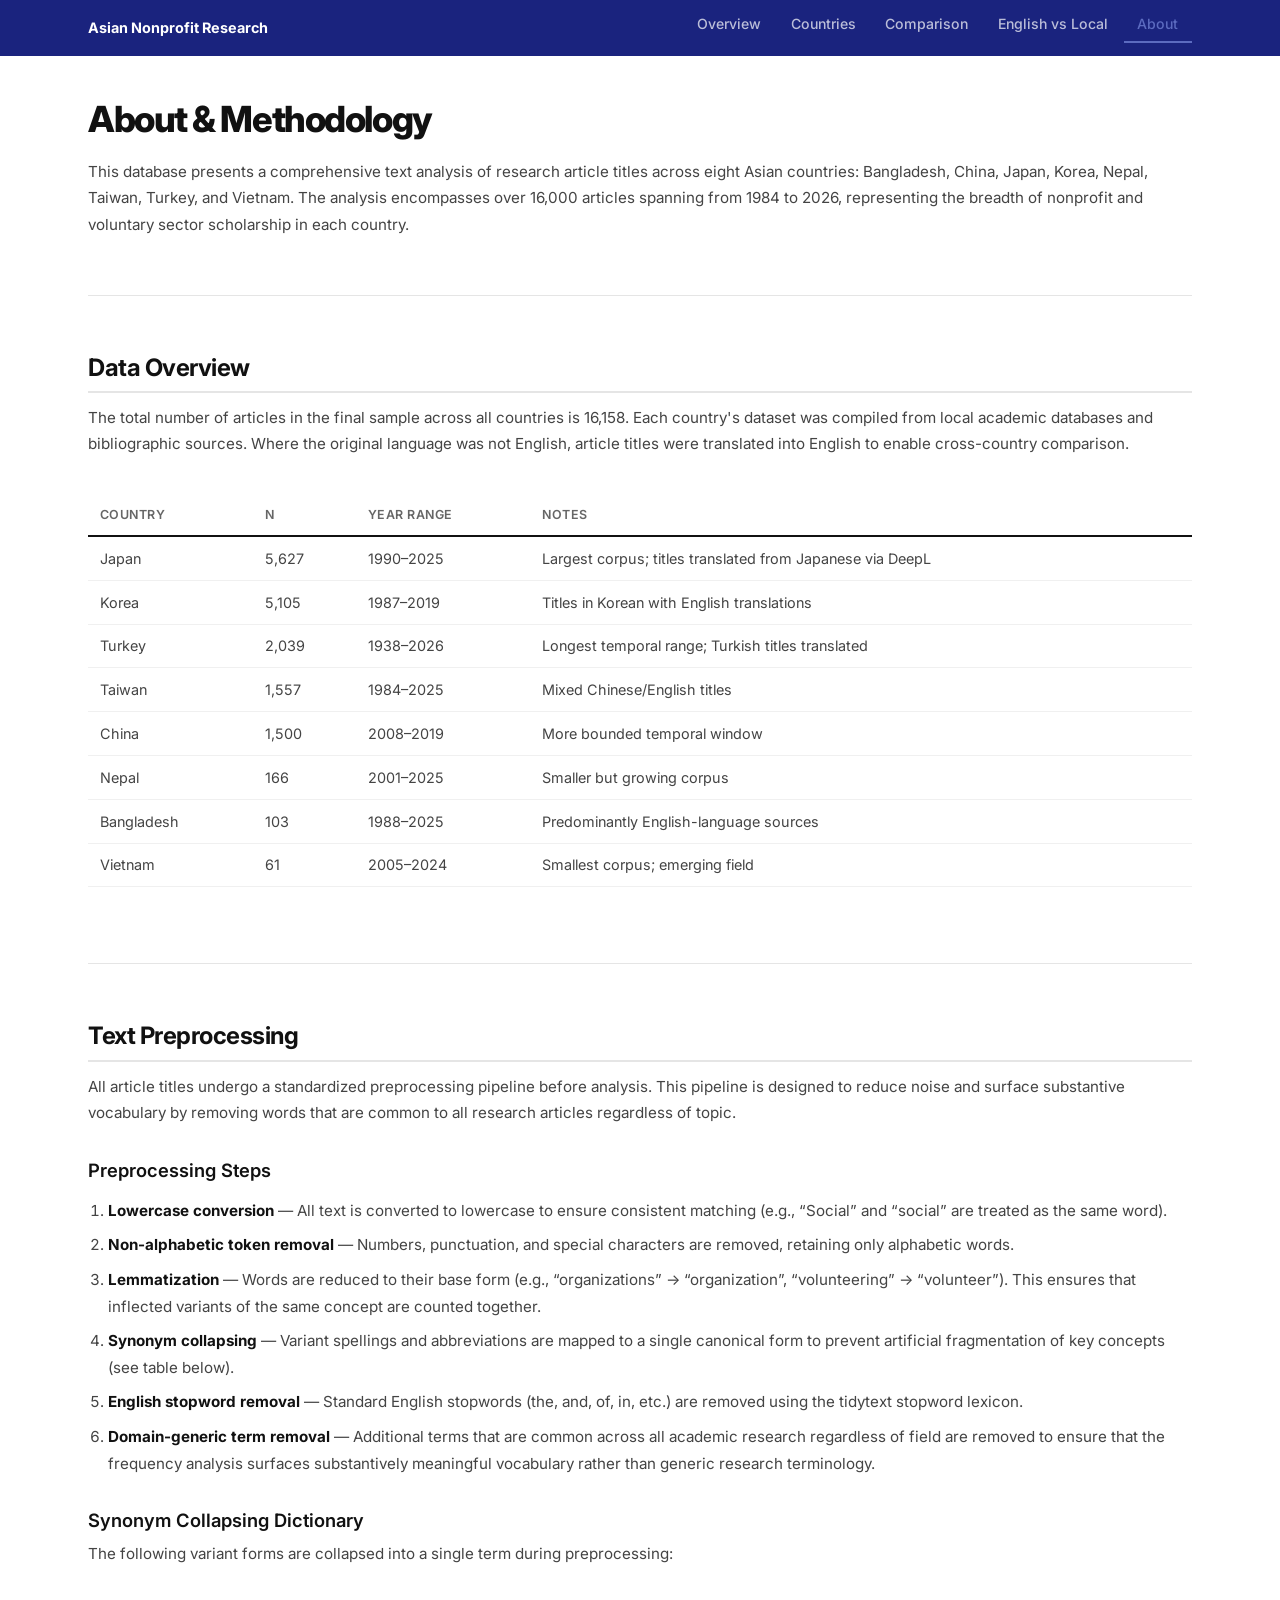
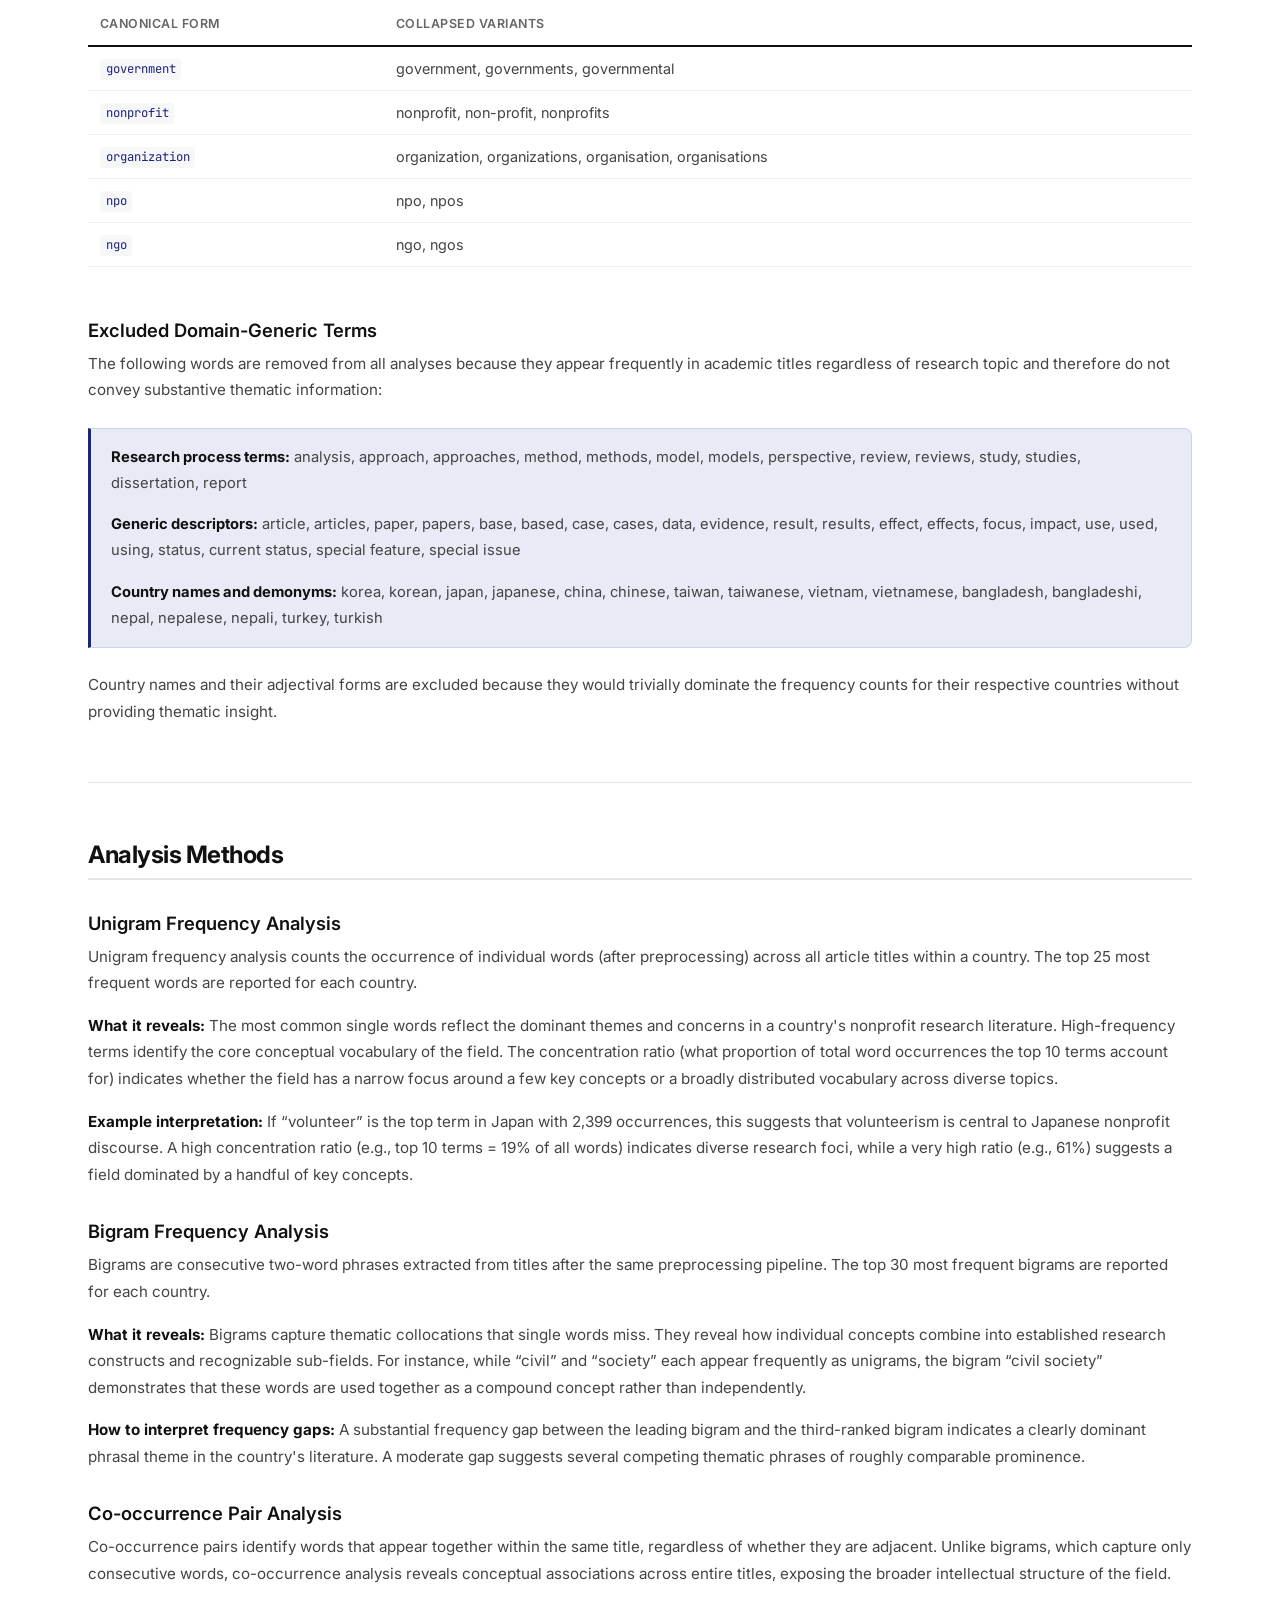
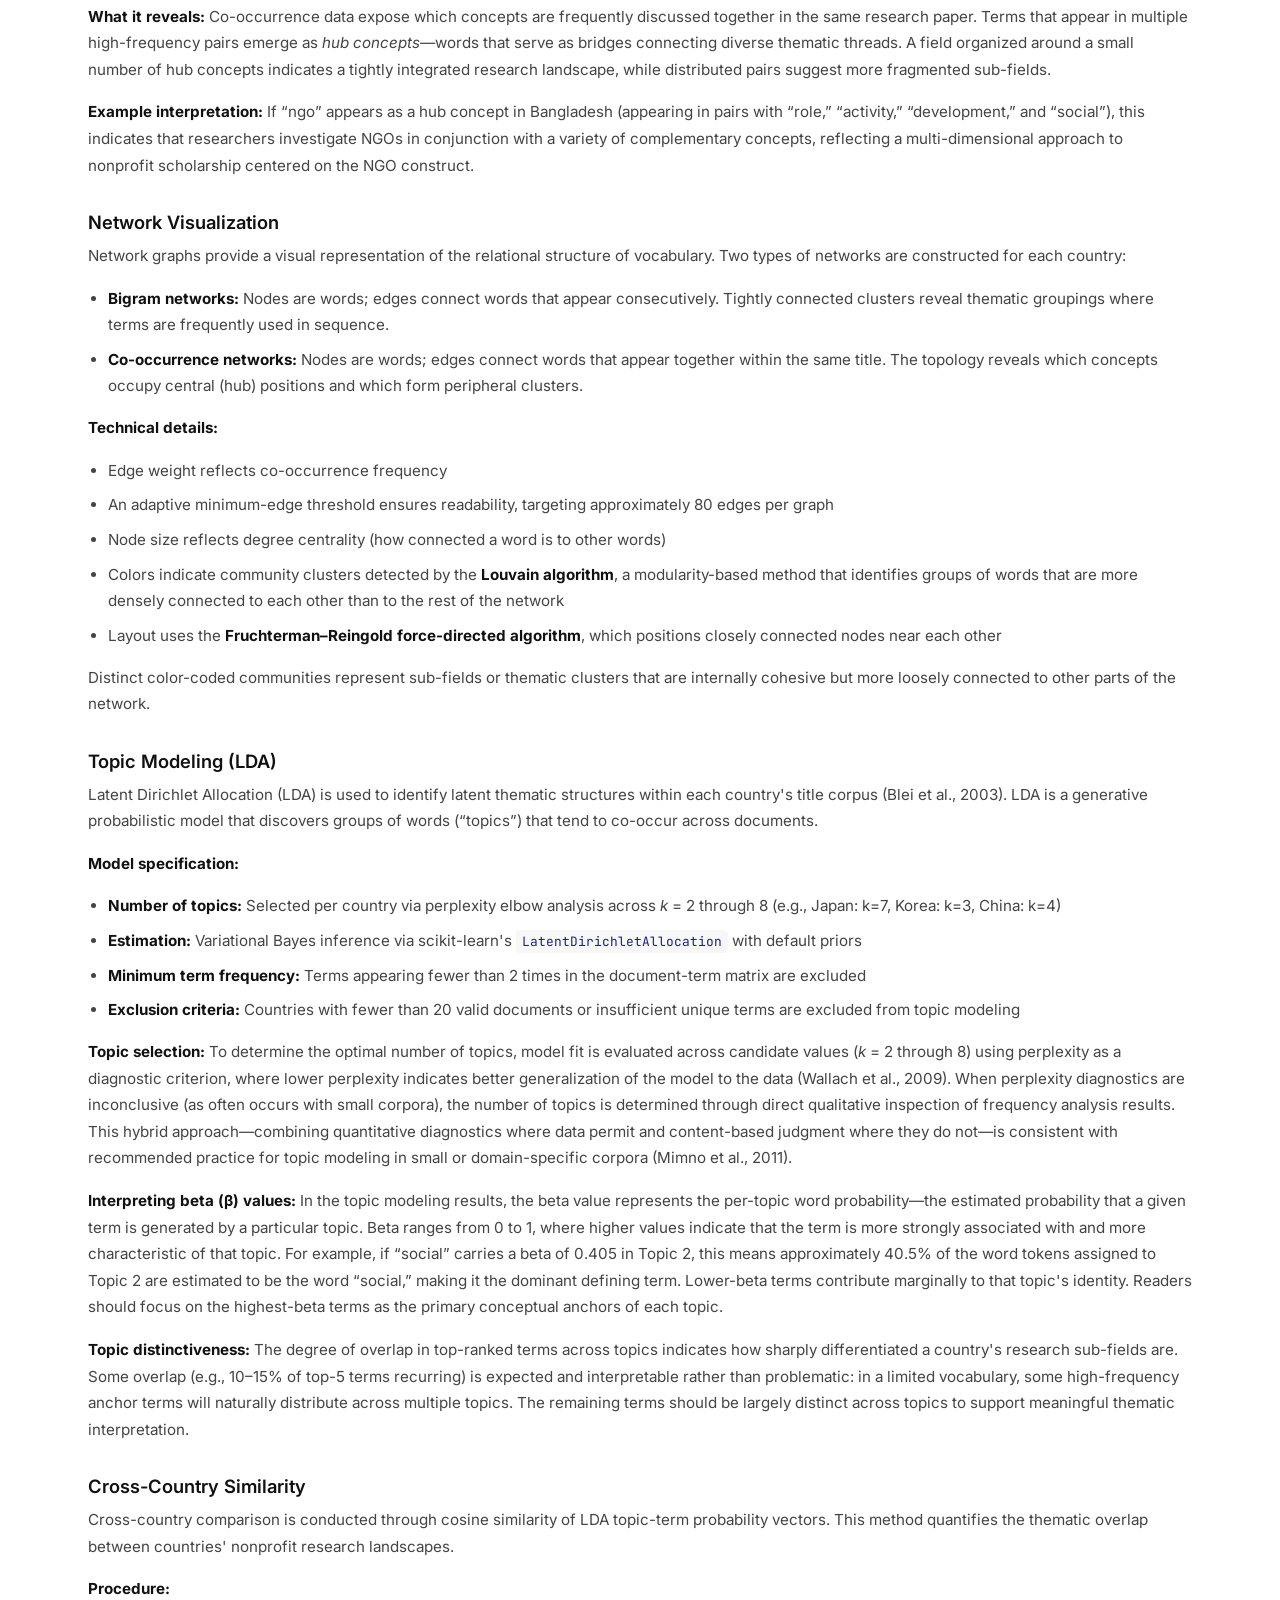
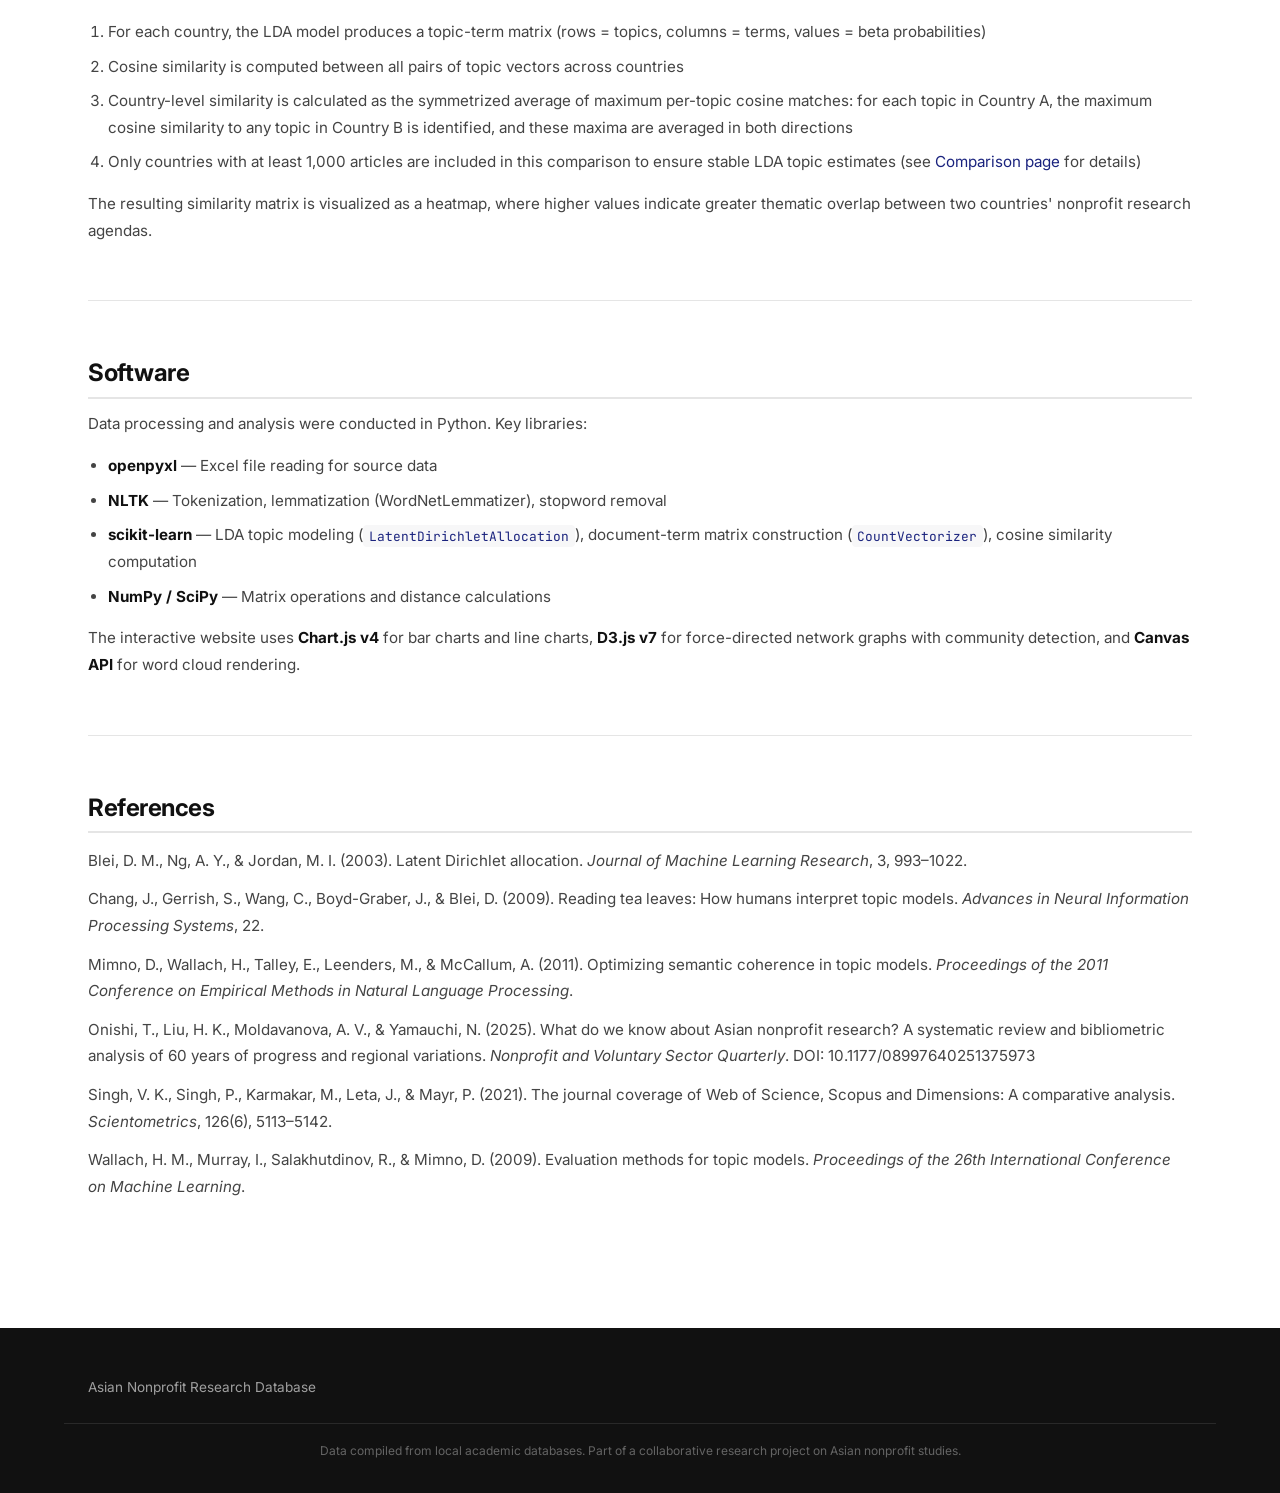
==== about.html @ db923047 "Fix data inconsistencies and update methodology across site - Fix total count 16,155→16,158 and Viet" ====
<!DOCTYPE html>
<html lang="en">
<head>
  <meta charset="UTF-8">
  <meta name="viewport" content="width=device-width, initial-scale=1.0">
  <title>About &amp; Methodology | Asian Nonprofit Research</title>
  <link rel="stylesheet" href="css/style.css">
</head>
<body>

  <header class="site-header">
    <nav class="nav-inner">
      <a href="index.html" class="nav-brand">Asian Nonprofit Research</a>
      <button class="nav-toggle" aria-label="Toggle navigation">&#9776;</button>
      <ul class="nav-links">
        <li><a href="index.html">Overview</a></li>
        <li><a href="country.html?c=Japan">Countries</a></li>
        <li><a href="comparison.html">Comparison</a></li>
        <li><a href="language.html">English vs Local</a></li>
        <li><a href="about.html">About</a></li>
      </ul>
    </nav>
  </header>

  <main>
    <div class="container">
      <h1>About &amp; Methodology</h1>

      <p>This database presents a comprehensive text analysis of research article titles across eight Asian countries: Bangladesh, China, Japan, Korea, Nepal, Taiwan, Turkey, and Vietnam. The analysis encompasses over 16,000 articles spanning from 1984 to 2026, representing the breadth of nonprofit and voluntary sector scholarship in each country.</p>

      <hr>

      <!-- ============================================================
           DATA OVERVIEW
           ============================================================ -->
      <h2 id="data">Data Overview</h2>

      <p>The total number of articles in the final sample across all countries is 16,158. Each country's dataset was compiled from local academic databases and bibliographic sources. Where the original language was not English, article titles were translated into English to enable cross-country comparison.</p>

      <div class="table-wrap">
        <table>
          <thead>
            <tr><th>Country</th><th>N</th><th>Year Range</th><th>Notes</th></tr>
          </thead>
          <tbody>
            <tr><td>Japan</td><td>5,627</td><td>1990&ndash;2025</td><td>Largest corpus; titles translated from Japanese via DeepL</td></tr>
            <tr><td>Korea</td><td>5,105</td><td>1987&ndash;2019</td><td>Titles in Korean with English translations</td></tr>
            <tr><td>Turkey</td><td>2,039</td><td>1938&ndash;2026</td><td>Longest temporal range; Turkish titles translated</td></tr>
            <tr><td>Taiwan</td><td>1,557</td><td>1984&ndash;2025</td><td>Mixed Chinese/English titles</td></tr>
            <tr><td>China</td><td>1,500</td><td>2008&ndash;2019</td><td>More bounded temporal window</td></tr>
            <tr><td>Nepal</td><td>166</td><td>2001&ndash;2025</td><td>Smaller but growing corpus</td></tr>
            <tr><td>Bangladesh</td><td>103</td><td>1988&ndash;2025</td><td>Predominantly English-language sources</td></tr>
            <tr><td>Vietnam</td><td>61</td><td>2005&ndash;2024</td><td>Smallest corpus; emerging field</td></tr>
          </tbody>
        </table>
      </div>

      <hr>

      <!-- ============================================================
           TEXT PREPROCESSING
           ============================================================ -->
      <h2 id="preprocessing">Text Preprocessing</h2>

      <p>All article titles undergo a standardized preprocessing pipeline before analysis. This pipeline is designed to reduce noise and surface substantive vocabulary by removing words that are common to all research articles regardless of topic.</p>

      <h3>Preprocessing Steps</h3>
      <ol>
        <li><strong>Lowercase conversion</strong> &mdash; All text is converted to lowercase to ensure consistent matching (e.g., &ldquo;Social&rdquo; and &ldquo;social&rdquo; are treated as the same word).</li>
        <li><strong>Non-alphabetic token removal</strong> &mdash; Numbers, punctuation, and special characters are removed, retaining only alphabetic words.</li>
        <li><strong>Lemmatization</strong> &mdash; Words are reduced to their base form (e.g., &ldquo;organizations&rdquo; &rarr; &ldquo;organization&rdquo;, &ldquo;volunteering&rdquo; &rarr; &ldquo;volunteer&rdquo;). This ensures that inflected variants of the same concept are counted together.</li>
        <li><strong>Synonym collapsing</strong> &mdash; Variant spellings and abbreviations are mapped to a single canonical form to prevent artificial fragmentation of key concepts (see table below).</li>
        <li><strong>English stopword removal</strong> &mdash; Standard English stopwords (the, and, of, in, etc.) are removed using the tidytext stopword lexicon.</li>
        <li><strong>Domain-generic term removal</strong> &mdash; Additional terms that are common across all academic research regardless of field are removed to ensure that the frequency analysis surfaces substantively meaningful vocabulary rather than generic research terminology.</li>
      </ol>

      <h3>Synonym Collapsing Dictionary</h3>
      <p>The following variant forms are collapsed into a single term during preprocessing:</p>
      <div class="table-wrap">
        <table>
          <thead>
            <tr><th>Canonical Form</th><th>Collapsed Variants</th></tr>
          </thead>
          <tbody>
            <tr><td><code>government</code></td><td>government, governments, governmental</td></tr>
            <tr><td><code>nonprofit</code></td><td>nonprofit, non-profit, nonprofits</td></tr>
            <tr><td><code>organization</code></td><td>organization, organizations, organisation, organisations</td></tr>
            <tr><td><code>npo</code></td><td>npo, npos</td></tr>
            <tr><td><code>ngo</code></td><td>ngo, ngos</td></tr>
          </tbody>
        </table>
      </div>

      <h3>Excluded Domain-Generic Terms</h3>
      <p>The following words are removed from all analyses because they appear frequently in academic titles regardless of research topic and therefore do not convey substantive thematic information:</p>

      <div class="callout">
        <p><strong>Research process terms:</strong> analysis, approach, approaches, method, methods, model, models, perspective, review, reviews, study, studies, dissertation, report</p>
        <p><strong>Generic descriptors:</strong> article, articles, paper, papers, base, based, case, cases, data, evidence, result, results, effect, effects, focus, impact, use, used, using, status, current status, special feature, special issue</p>
        <p><strong>Country names and demonyms:</strong> korea, korean, japan, japanese, china, chinese, taiwan, taiwanese, vietnam, vietnamese, bangladesh, bangladeshi, nepal, nepalese, nepali, turkey, turkish</p>
      </div>

      <p>Country names and their adjectival forms are excluded because they would trivially dominate the frequency counts for their respective countries without providing thematic insight.</p>

      <hr>

      <!-- ============================================================
           ANALYSIS METHODS
           ============================================================ -->
      <h2 id="analyses">Analysis Methods</h2>

      <!-- Unigram -->
      <h3 id="unigrams">Unigram Frequency Analysis</h3>
      <p>Unigram frequency analysis counts the occurrence of individual words (after preprocessing) across all article titles within a country. The top 25 most frequent words are reported for each country.</p>
      <p><strong>What it reveals:</strong> The most common single words reflect the dominant themes and concerns in a country's nonprofit research literature. High-frequency terms identify the core conceptual vocabulary of the field. The concentration ratio (what proportion of total word occurrences the top 10 terms account for) indicates whether the field has a narrow focus around a few key concepts or a broadly distributed vocabulary across diverse topics.</p>
      <p><strong>Example interpretation:</strong> If &ldquo;volunteer&rdquo; is the top term in Japan with 2,399 occurrences, this suggests that volunteerism is central to Japanese nonprofit discourse. A high concentration ratio (e.g., top 10 terms = 19% of all words) indicates diverse research foci, while a very high ratio (e.g., 61%) suggests a field dominated by a handful of key concepts.</p>

      <!-- Bigram -->
      <h3 id="bigrams">Bigram Frequency Analysis</h3>
      <p>Bigrams are consecutive two-word phrases extracted from titles after the same preprocessing pipeline. The top 30 most frequent bigrams are reported for each country.</p>
      <p><strong>What it reveals:</strong> Bigrams capture thematic collocations that single words miss. They reveal how individual concepts combine into established research constructs and recognizable sub-fields. For instance, while &ldquo;civil&rdquo; and &ldquo;society&rdquo; each appear frequently as unigrams, the bigram &ldquo;civil society&rdquo; demonstrates that these words are used together as a compound concept rather than independently.</p>
      <p><strong>How to interpret frequency gaps:</strong> A substantial frequency gap between the leading bigram and the third-ranked bigram indicates a clearly dominant phrasal theme in the country's literature. A moderate gap suggests several competing thematic phrases of roughly comparable prominence.</p>

      <!-- Co-occurrence -->
      <h3 id="cooccurrence">Co-occurrence Pair Analysis</h3>
      <p>Co-occurrence pairs identify words that appear together within the same title, regardless of whether they are adjacent. Unlike bigrams, which capture only consecutive words, co-occurrence analysis reveals conceptual associations across entire titles, exposing the broader intellectual structure of the field.</p>
      <p><strong>What it reveals:</strong> Co-occurrence data expose which concepts are frequently discussed together in the same research paper. Terms that appear in multiple high-frequency pairs emerge as <em>hub concepts</em>&mdash;words that serve as bridges connecting diverse thematic threads. A field organized around a small number of hub concepts indicates a tightly integrated research landscape, while distributed pairs suggest more fragmented sub-fields.</p>
      <p><strong>Example interpretation:</strong> If &ldquo;ngo&rdquo; appears as a hub concept in Bangladesh (appearing in pairs with &ldquo;role,&rdquo; &ldquo;activity,&rdquo; &ldquo;development,&rdquo; and &ldquo;social&rdquo;), this indicates that researchers investigate NGOs in conjunction with a variety of complementary concepts, reflecting a multi-dimensional approach to nonprofit scholarship centered on the NGO construct.</p>

      <!-- Network -->
      <h3 id="networks">Network Visualization</h3>
      <p>Network graphs provide a visual representation of the relational structure of vocabulary. Two types of networks are constructed for each country:</p>
      <ul>
        <li><strong>Bigram networks:</strong> Nodes are words; edges connect words that appear consecutively. Tightly connected clusters reveal thematic groupings where terms are frequently used in sequence.</li>
        <li><strong>Co-occurrence networks:</strong> Nodes are words; edges connect words that appear together within the same title. The topology reveals which concepts occupy central (hub) positions and which form peripheral clusters.</li>
      </ul>
      <p><strong>Technical details:</strong></p>
      <ul>
        <li>Edge weight reflects co-occurrence frequency</li>
        <li>An adaptive minimum-edge threshold ensures readability, targeting approximately 80 edges per graph</li>
        <li>Node size reflects degree centrality (how connected a word is to other words)</li>
        <li>Colors indicate community clusters detected by the <strong>Louvain algorithm</strong>, a modularity-based method that identifies groups of words that are more densely connected to each other than to the rest of the network</li>
        <li>Layout uses the <strong>Fruchterman&ndash;Reingold force-directed algorithm</strong>, which positions closely connected nodes near each other</li>
      </ul>
      <p>Distinct color-coded communities represent sub-fields or thematic clusters that are internally cohesive but more loosely connected to other parts of the network.</p>

      <!-- LDA -->
      <h3 id="lda">Topic Modeling (LDA)</h3>
      <p>Latent Dirichlet Allocation (LDA) is used to identify latent thematic structures within each country's title corpus (Blei et al., 2003). LDA is a generative probabilistic model that discovers groups of words (&ldquo;topics&rdquo;) that tend to co-occur across documents.</p>

      <p><strong>Model specification:</strong></p>
      <ul>
        <li><strong>Number of topics:</strong> Selected per country via perplexity elbow analysis across <em>k</em> = 2 through 8 (e.g., Japan: k=7, Korea: k=3, China: k=4)</li>
        <li><strong>Estimation:</strong> Variational Bayes inference via scikit-learn's <code>LatentDirichletAllocation</code> with default priors</li>
        <li><strong>Minimum term frequency:</strong> Terms appearing fewer than 2 times in the document-term matrix are excluded</li>
        <li><strong>Exclusion criteria:</strong> Countries with fewer than 20 valid documents or insufficient unique terms are excluded from topic modeling</li>
      </ul>

      <p><strong>Topic selection:</strong> To determine the optimal number of topics, model fit is evaluated across candidate values (<em>k</em> = 2 through 8) using perplexity as a diagnostic criterion, where lower perplexity indicates better generalization of the model to the data (Wallach et al., 2009). When perplexity diagnostics are inconclusive (as often occurs with small corpora), the number of topics is determined through direct qualitative inspection of frequency analysis results. This hybrid approach&mdash;combining quantitative diagnostics where data permit and content-based judgment where they do not&mdash;is consistent with recommended practice for topic modeling in small or domain-specific corpora (Mimno et al., 2011).</p>

      <p><strong>Interpreting beta (&beta;) values:</strong> In the topic modeling results, the beta value represents the per-topic word probability&mdash;the estimated probability that a given term is generated by a particular topic. Beta ranges from 0 to 1, where higher values indicate that the term is more strongly associated with and more characteristic of that topic. For example, if &ldquo;social&rdquo; carries a beta of 0.405 in Topic 2, this means approximately 40.5% of the word tokens assigned to Topic 2 are estimated to be the word &ldquo;social,&rdquo; making it the dominant defining term. Lower-beta terms contribute marginally to that topic's identity. Readers should focus on the highest-beta terms as the primary conceptual anchors of each topic.</p>

      <p><strong>Topic distinctiveness:</strong> The degree of overlap in top-ranked terms across topics indicates how sharply differentiated a country's research sub-fields are. Some overlap (e.g., 10&ndash;15% of top-5 terms recurring) is expected and interpretable rather than problematic: in a limited vocabulary, some high-frequency anchor terms will naturally distribute across multiple topics. The remaining terms should be largely distinct across topics to support meaningful thematic interpretation.</p>

      <!-- Cross-country -->
      <h3 id="similarity">Cross-Country Similarity</h3>
      <p>Cross-country comparison is conducted through cosine similarity of LDA topic-term probability vectors. This method quantifies the thematic overlap between countries' nonprofit research landscapes.</p>
      <p><strong>Procedure:</strong></p>
      <ol>
        <li>For each country, the LDA model produces a topic-term matrix (rows = topics, columns = terms, values = beta probabilities)</li>
        <li>Cosine similarity is computed between all pairs of topic vectors across countries</li>
        <li>Country-level similarity is calculated as the symmetrized average of maximum per-topic cosine matches: for each topic in Country A, the maximum cosine similarity to any topic in Country B is identified, and these maxima are averaged in both directions</li>
        <li>Only countries with at least 1,000 articles are included in this comparison to ensure stable LDA topic estimates (see <a href="comparison.html">Comparison page</a> for details)</li>
      </ol>
      <p>The resulting similarity matrix is visualized as a heatmap, where higher values indicate greater thematic overlap between two countries' nonprofit research agendas.</p>

      <hr>

      <!-- ============================================================
           SOFTWARE
           ============================================================ -->
      <h2 id="software">Software</h2>
      <p>Data processing and analysis were conducted in Python. Key libraries:</p>
      <ul>
        <li><strong>openpyxl</strong> &mdash; Excel file reading for source data</li>
        <li><strong>NLTK</strong> &mdash; Tokenization, lemmatization (WordNetLemmatizer), stopword removal</li>
        <li><strong>scikit-learn</strong> &mdash; LDA topic modeling (<code>LatentDirichletAllocation</code>), document-term matrix construction (<code>CountVectorizer</code>), cosine similarity computation</li>
        <li><strong>NumPy / SciPy</strong> &mdash; Matrix operations and distance calculations</li>
      </ul>
      <p>The interactive website uses <strong>Chart.js v4</strong> for bar charts and line charts, <strong>D3.js v7</strong> for force-directed network graphs with community detection, and <strong>Canvas API</strong> for word cloud rendering.</p>

      <hr>

      <!-- ============================================================
           REFERENCES
           ============================================================ -->
      <h2 id="references">References</h2>
      <ul style="list-style:none;padding-left:0;">
        <li style="margin-bottom:0.75rem;">Blei, D. M., Ng, A. Y., &amp; Jordan, M. I. (2003). Latent Dirichlet allocation. <em>Journal of Machine Learning Research</em>, 3, 993&ndash;1022.</li>
        <li style="margin-bottom:0.75rem;">Chang, J., Gerrish, S., Wang, C., Boyd-Graber, J., &amp; Blei, D. (2009). Reading tea leaves: How humans interpret topic models. <em>Advances in Neural Information Processing Systems</em>, 22.</li>
        <li style="margin-bottom:0.75rem;">Mimno, D., Wallach, H., Talley, E., Leenders, M., &amp; McCallum, A. (2011). Optimizing semantic coherence in topic models. <em>Proceedings of the 2011 Conference on Empirical Methods in Natural Language Processing</em>.</li>
        <li style="margin-bottom:0.75rem;">Onishi, T., Liu, H. K., Moldavanova, A. V., &amp; Yamauchi, N. (2025). What do we know about Asian nonprofit research? A systematic review and bibliometric analysis of 60 years of progress and regional variations. <em>Nonprofit and Voluntary Sector Quarterly</em>. DOI: 10.1177/08997640251375973</li>
        <li style="margin-bottom:0.75rem;">Singh, V. K., Singh, P., Karmakar, M., Leta, J., &amp; Mayr, P. (2021). The journal coverage of Web of Science, Scopus and Dimensions: A comparative analysis. <em>Scientometrics</em>, 126(6), 5113&ndash;5142.</li>
        <li style="margin-bottom:0.75rem;">Wallach, H. M., Murray, I., Salakhutdinov, R., &amp; Mimno, D. (2009). Evaluation methods for topic models. <em>Proceedings of the 26th International Conference on Machine Learning</em>.</li>
      </ul>

    </div>
  </main>

  <footer class="site-footer">
    <div class="footer-inner">
      <p>Asian Nonprofit Research Database</p>
    </div>
    <div class="footer-bottom">
      Data compiled from local academic databases. Part of a collaborative research project on Asian nonprofit studies.
    </div>
  </footer>

  <script src="js/main.js"></script>
</body>
</html>
---- css/style.css ----
/* ============================================================
   Asian Nonprofit Research — Site Styles
   ============================================================ */
@import url('https://fonts.googleapis.com/css2?family=Inter:wght@300;400;500;600;700;800&family=JetBrains+Mono:wght@400;500&display=swap');

:root {
  --bg: #ffffff;
  --bg-alt: #f7f7f8;
  --ink: #111111;
  --ink-secondary: #444444;
  --ink-muted: #666666;
  --ink-light: #999999;
  --border: #e5e5e5;
  --border-light: #f0f0f0;
  --primary: #1a237e;
  --primary-dark: #0d1454;
  --primary-bg: #e8eaf6;
  --accent: #283593;
  --accent-light: #5c6bc0;
  --font-sans: 'Inter', -apple-system, sans-serif;
  --font-mono: 'JetBrains Mono', 'Menlo', monospace;
  --max-wide: 72rem;
  --section-gap: 3.5rem;
}

*, *::before, *::after { box-sizing: border-box; }

body {
  margin: 0;
  font-family: var(--font-sans);
  font-size: 0.95rem;
  font-weight: 400;
  line-height: 1.75;
  color: var(--ink-secondary);
  background: var(--bg);
  -webkit-font-smoothing: antialiased;
}

a { color: var(--primary); text-decoration: none; transition: color .15s; }
a:hover { color: var(--ink); text-decoration: underline; }
::selection { background: rgba(26,35,126,.12); }

h1, h2, h3, h4 { font-family: var(--font-sans); color: var(--ink); line-height: 1.3; }
h1 { font-size: 2.25rem; font-weight: 800; letter-spacing: -0.04em; margin-top: 0; margin-bottom: 1rem; }
h2 { font-size: 1.5rem; font-weight: 700; letter-spacing: -0.02em; margin-top: 2.5rem; margin-bottom: 0.75rem; padding-bottom: 0.5rem; border-bottom: 2px solid var(--border); }
h3 { font-size: 1.15rem; font-weight: 600; margin-top: 2rem; margin-bottom: 0.5rem; }
p { margin: 0 0 1rem; }
[id] { scroll-margin-top: 5rem; }
strong { color: var(--ink); }
code { font-family: var(--font-mono); font-size: 0.85em; background: var(--bg-alt); padding: 0.2em 0.45em; border-radius: 4px; color: var(--primary); }
hr { border: none; border-top: 1px solid var(--border); margin: var(--section-gap) 0; }
ol, ul { padding-left: 1.25rem; }
li { margin-bottom: 0.5rem; }

.container { max-width: var(--max-wide); margin: 0 auto; padding: 0 1.5rem; }
main { padding: 2.5rem 0 var(--section-gap); }

/* Header */
.site-header { background: #1a237e; position: sticky; top: 0; z-index: 100; }
.nav-inner { max-width: var(--max-wide); margin: 0 auto; padding: 0 1.5rem; display: flex; align-items: center; justify-content: space-between; min-height: 3.5rem; }
.nav-brand { font-size: 0.9rem; font-weight: 700; color: #fff; display: flex; align-items: center; gap: 0.6rem; }
.nav-brand:hover { color: #fff; text-decoration: none; }
.nav-links { display: flex; gap: 0.15rem; list-style: none; margin: 0; padding: 0; }
.nav-links a { color: rgba(255,255,255,.7); font-size: 0.88rem; font-weight: 500; padding: 0.6rem 0.85rem; border-bottom: 2px solid transparent; transition: all .15s; }
.nav-links a:hover { color: #fff; text-decoration: none; }
.nav-links a.active { color: var(--accent-light); border-bottom-color: var(--accent-light); }
.nav-toggle { display: none; background: none; border: none; color: #fff; font-size: 1.3rem; cursor: pointer; }

/* Hero */
.hero { padding: 3.5rem 0 2rem; }
.hero h1 { font-size: 2.75rem; font-weight: 800; letter-spacing: -0.04em; line-height: 1.1; margin: 0 0 1.25rem; }
.hero .subtitle { font-size: 1.15rem; color: var(--ink-secondary); max-width: 54rem; line-height: 1.6; margin-bottom: 1.5rem; }

/* Stats Bar */
.stats-bar { display: grid; grid-template-columns: repeat(4, 1fr); gap: 0; margin: 2rem auto; max-width: var(--max-wide); padding: 0 1.5rem; border-top: 1px solid var(--border); border-bottom: 1px solid var(--border); }
.stat-card { text-align: center; padding: 1.5rem 0.5rem; border-right: 1px solid var(--border); }
.stat-card:last-child { border-right: none; }
.stat-card .number { font-size: 2.25rem; font-weight: 800; color: var(--accent); display: block; line-height: 1; letter-spacing: -0.03em; }
.stat-card .label { font-size: 0.7rem; font-weight: 600; color: var(--ink-light); text-transform: uppercase; letter-spacing: 0.08em; margin-top: 0.4rem; display: block; }

/* Section */
.section { margin-bottom: var(--section-gap); }
.section-label { font-size: 0.7rem; font-weight: 700; text-transform: uppercase; letter-spacing: 0.1em; color: var(--primary); margin-bottom: 0.25rem; }

/* Country Cards */
.country-grid { display: grid; grid-template-columns: repeat(auto-fill, minmax(280px, 1fr)); gap: 1rem; margin: 1.5rem 0; }
.country-card { background: var(--bg-alt); border: 1px solid var(--border); border-radius: 8px; padding: 1.25rem 1.5rem; transition: border-color .15s, box-shadow .15s; cursor: pointer; text-decoration: none; color: inherit; display: block; }
.country-card:hover { border-color: var(--accent); box-shadow: 0 2px 8px rgba(26,35,126,.08); text-decoration: none; color: inherit; }
.country-card h3 { margin: 0 0 0.5rem; font-size: 1.1rem; }
.country-card .meta { font-size: 0.82rem; color: var(--ink-muted); }
.country-card .count { font-family: var(--font-mono); font-size: 1.5rem; font-weight: 700; color: var(--accent); }

/* Chart */
.chart-container { background: var(--bg-alt); border: 1px solid var(--border); border-radius: 8px; padding: 1.5rem; margin: 1.5rem 0; }

/* Tables */
table { width: 100%; border-collapse: collapse; font-size: 0.9rem; margin: 1.25rem 0; }
thead th { font-weight: 600; font-size: 0.78rem; text-transform: uppercase; letter-spacing: 0.04em; color: var(--ink-muted); text-align: left; padding: 0.6rem 0.75rem; border-bottom: 2px solid var(--ink); }
tbody td { padding: 0.55rem 0.75rem; border-bottom: 1px solid var(--border-light); }
tbody tr:hover { background: var(--bg-alt); }
.table-wrap { overflow-x: auto; }

/* Callout */
.callout { background: var(--primary-bg); border: 1px solid rgba(26,35,126,.12); border-left: 3px solid var(--primary); border-radius: 0 8px 8px 0; padding: 1rem 1.25rem; margin: 1.5rem 0; font-size: 0.92rem; }
.callout p:last-child { margin-bottom: 0; }

/* Country nav pills */
.country-nav { display: flex; flex-wrap: wrap; gap: 0.5rem; margin: 1.5rem 0; padding: 1rem 1.25rem; background: var(--bg-alt); border: 1px solid var(--border); border-radius: 8px; }
.country-nav a { font-size: 0.82rem; font-weight: 600; padding: 0.4rem 0.9rem; border: 1px solid var(--border); border-radius: 6px; background: var(--bg); color: var(--ink-secondary); transition: all .15s; text-decoration: none; }
.country-nav a:hover, .country-nav a.active { border-color: var(--accent); background: var(--primary-bg); color: var(--primary); text-decoration: none; }

/* Footer */
.site-footer { background: var(--ink); color: rgba(255,255,255,.6); padding: 3rem 0 2rem; margin-top: var(--section-gap); font-size: 0.85rem; }
.footer-inner { max-width: var(--max-wide); margin: 0 auto; padding: 0 1.5rem; }
.footer-bottom { max-width: var(--max-wide); margin: 1.5rem auto 0; padding: 1rem 1.5rem 0; border-top: 1px solid rgba(255,255,255,.1); font-size: 0.75rem; color: rgba(255,255,255,.35); text-align: center; }

/* Responsive */
@media (max-width: 768px) {
  .hero { padding: 2rem 0 1.5rem; }
  .hero h1 { font-size: 2rem; }
  .stats-bar { grid-template-columns: repeat(2, 1fr); }
  .stat-card .number { font-size: 1.3rem; }
  h1 { font-size: 1.75rem; }
  .nav-links { display: none; }
  .nav-links.open { display: flex; flex-direction: column; position: absolute; top: 3.5rem; left: 0; right: 0; background: #1a237e; padding: 0.5rem 1rem 1rem; border-bottom: 1px solid rgba(255,255,255,.1); }
  .nav-toggle { display: block; }
  .country-grid { grid-template-columns: 1fr; }
}
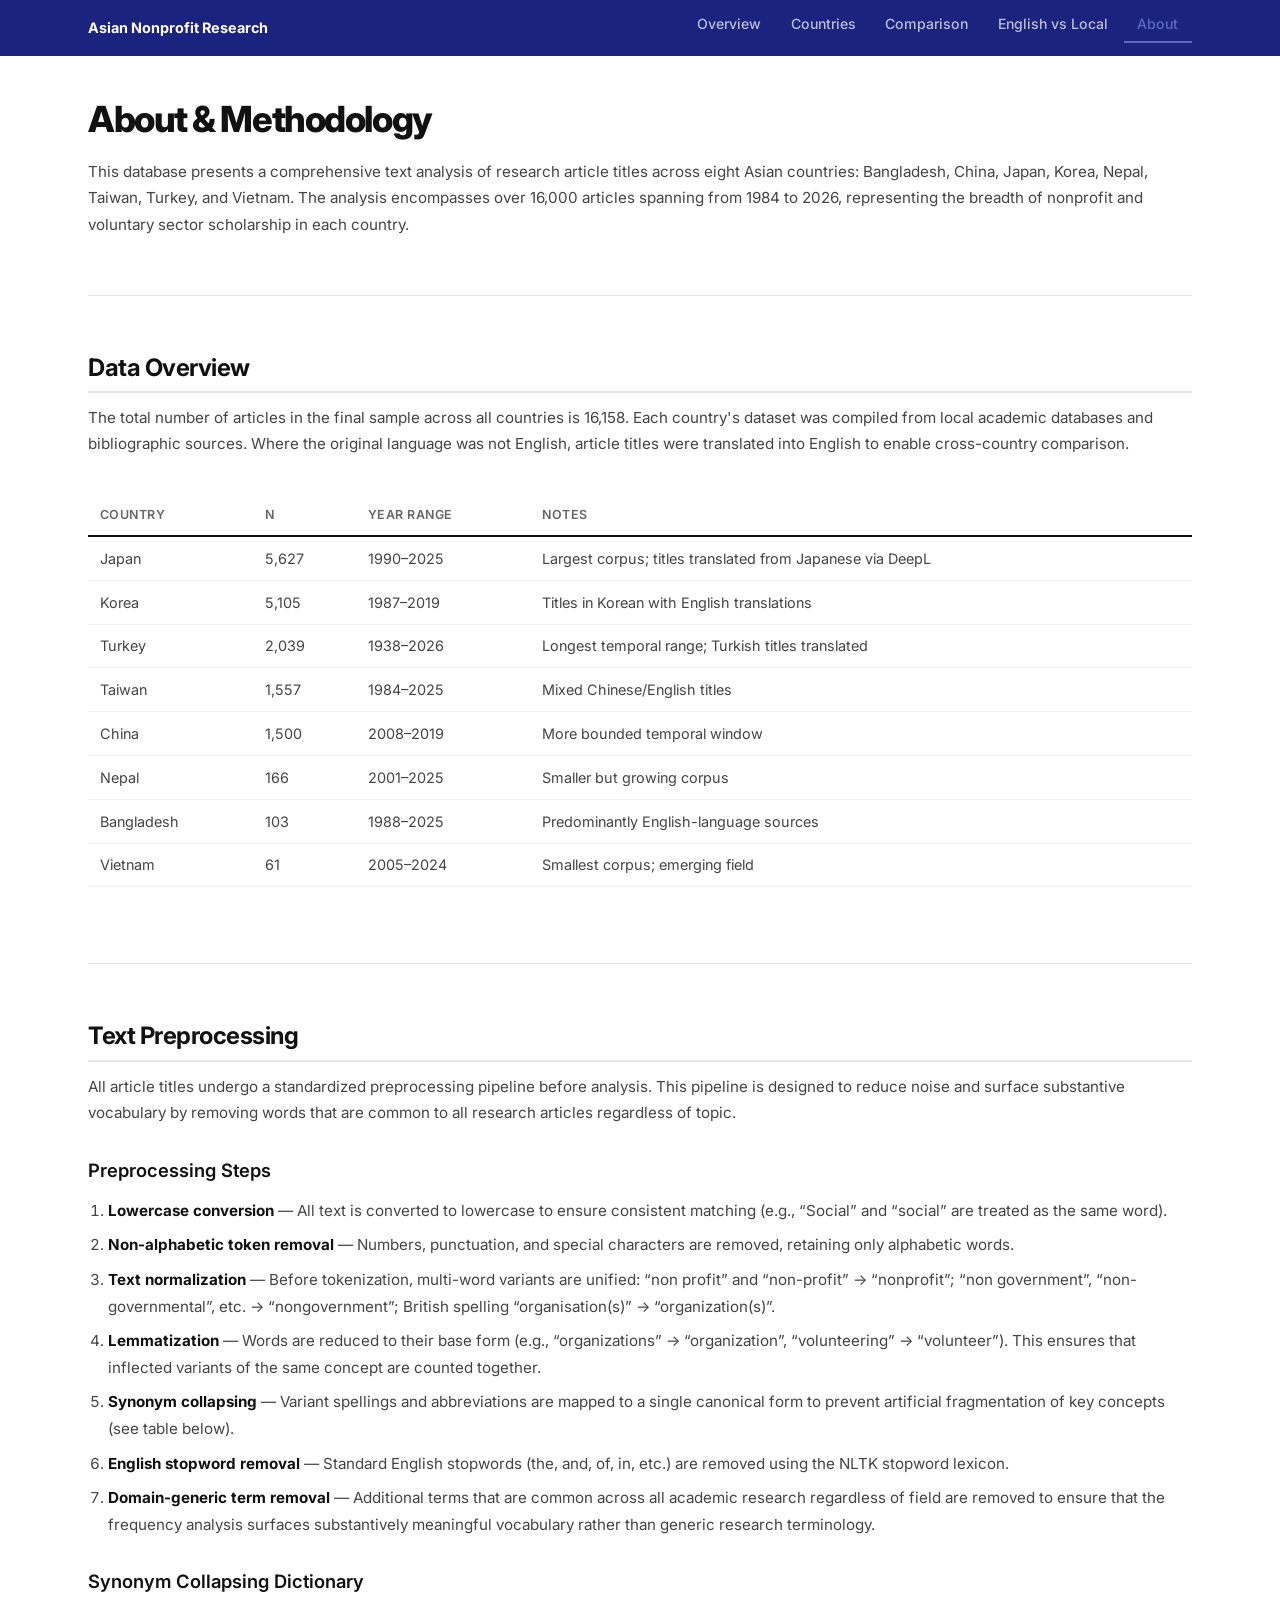
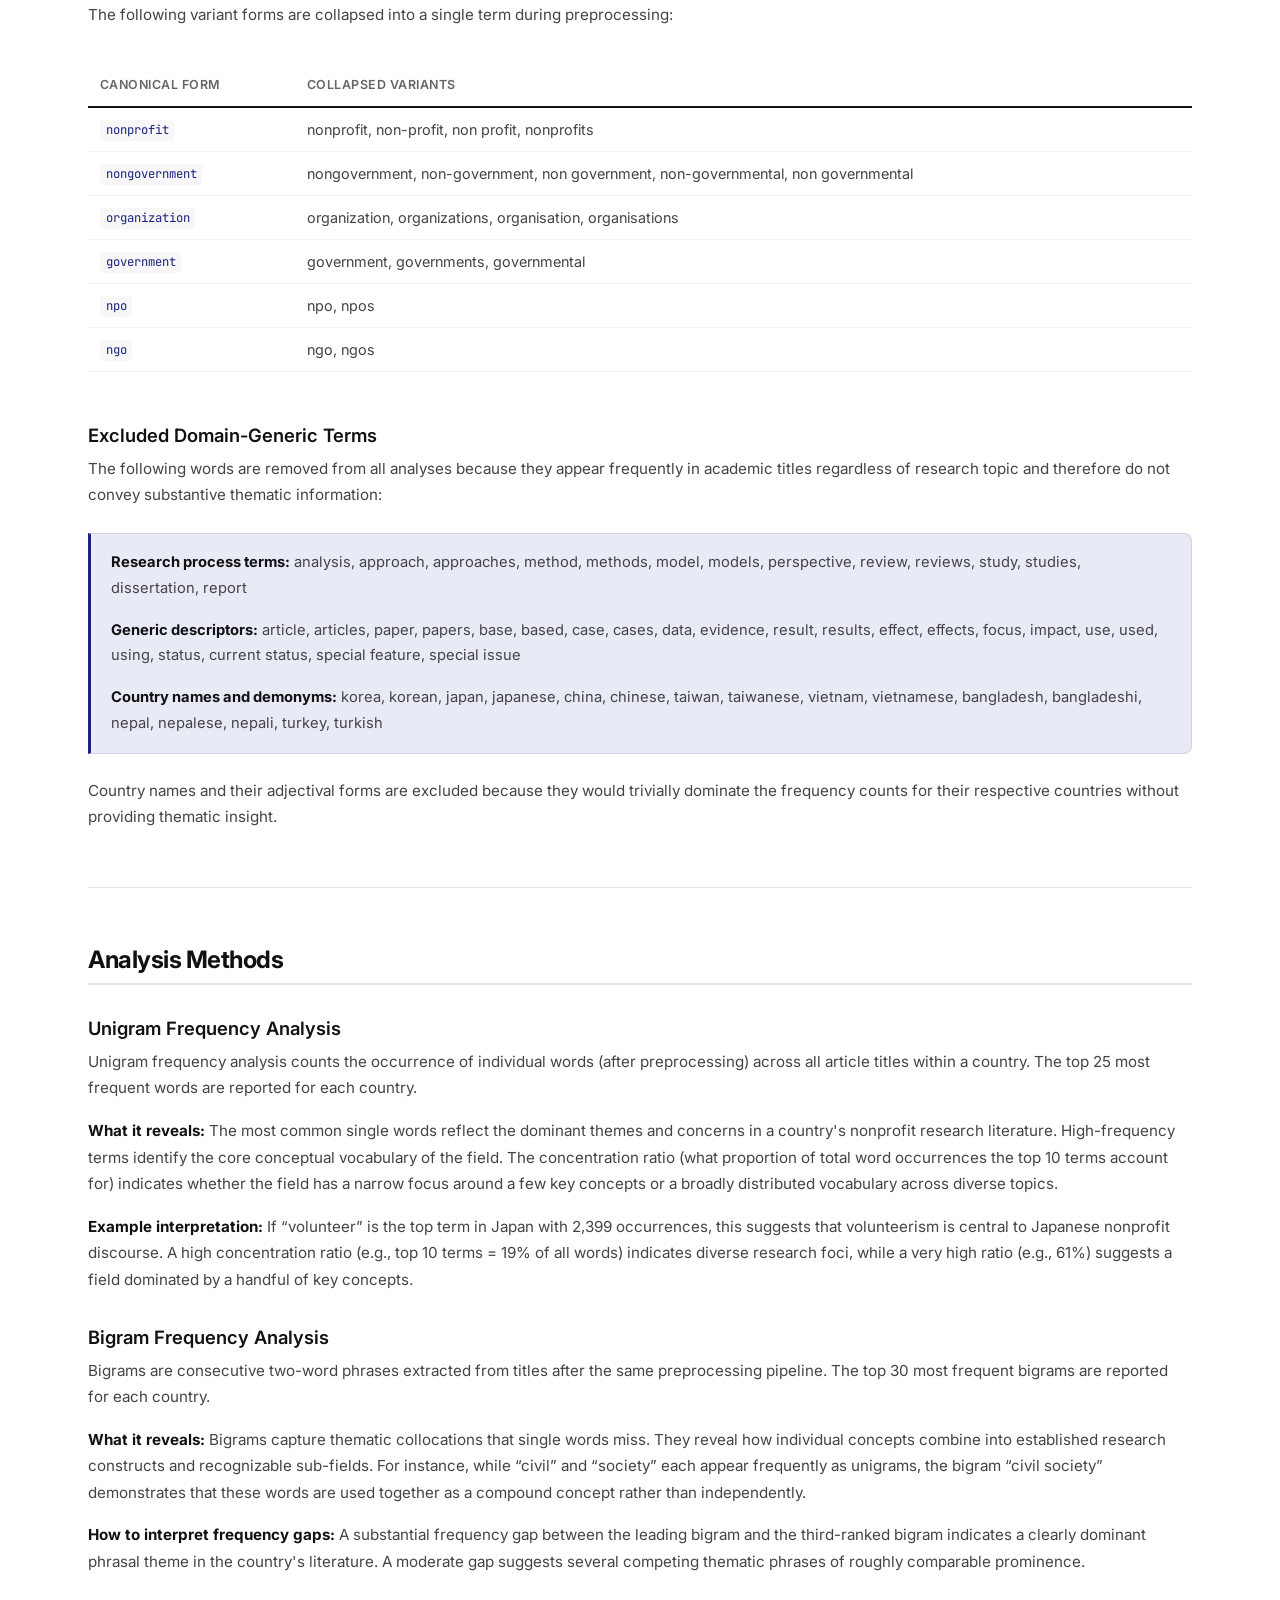
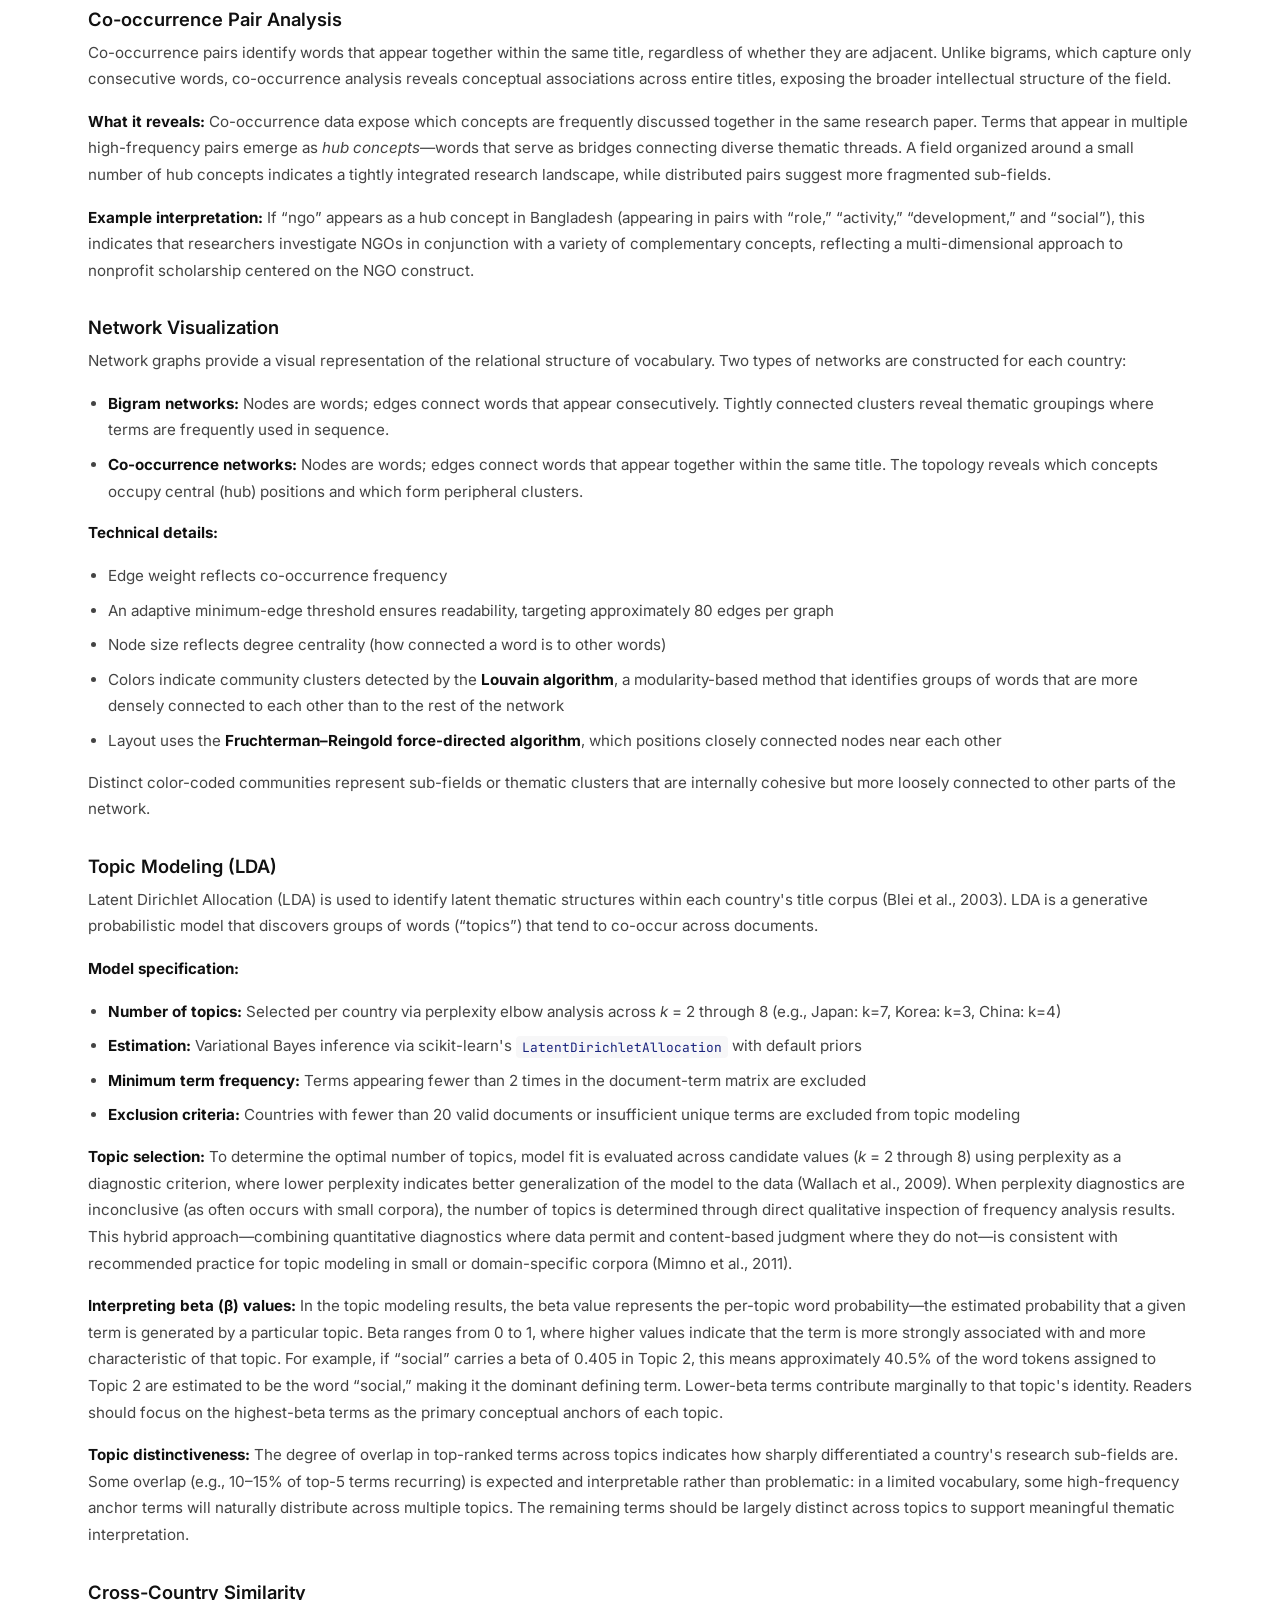
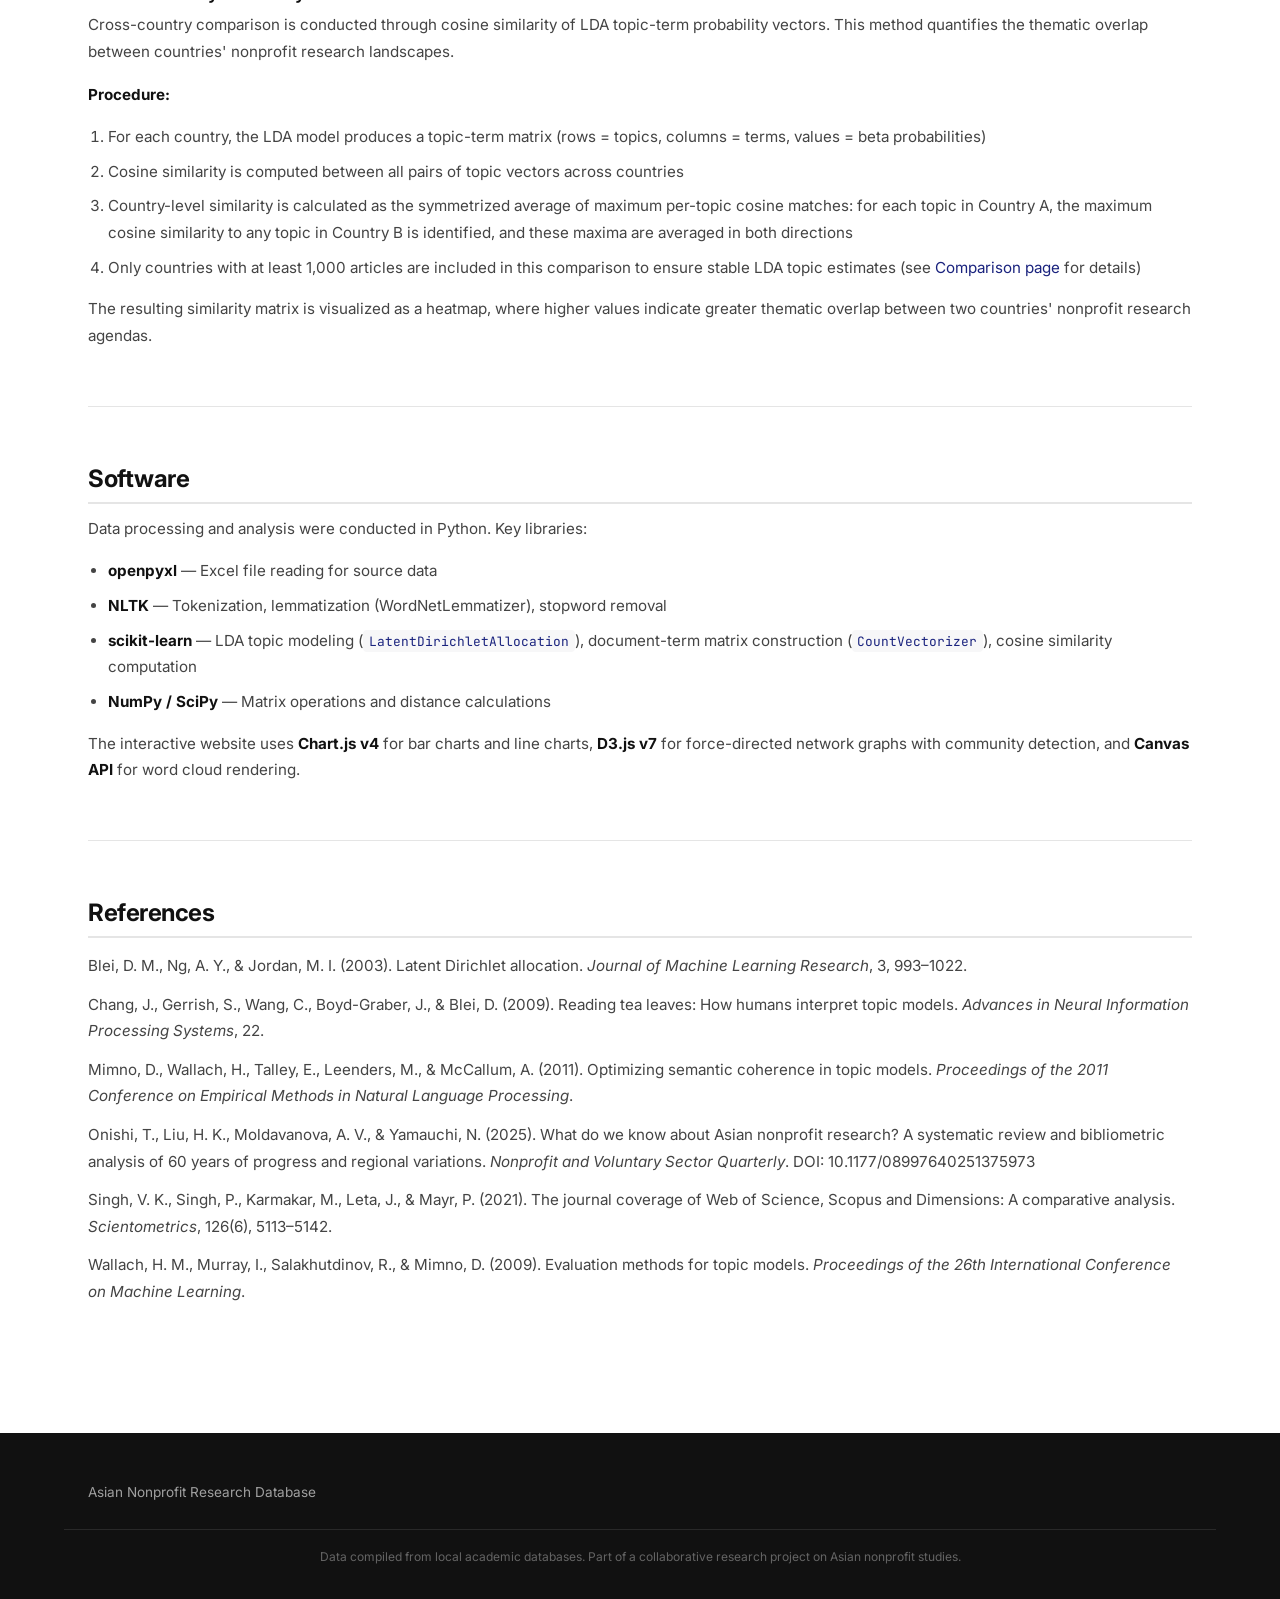
==== commit 2002c7a6: "Update About page: add text normalization step and expand synonym table Added pre-tokenization norma" ====
--- a/about.html
+++ b/about.html
@@ -68,9 +68,10 @@
       <ol>
         <li><strong>Lowercase conversion</strong> &mdash; All text is converted to lowercase to ensure consistent matching (e.g., &ldquo;Social&rdquo; and &ldquo;social&rdquo; are treated as the same word).</li>
         <li><strong>Non-alphabetic token removal</strong> &mdash; Numbers, punctuation, and special characters are removed, retaining only alphabetic words.</li>
+        <li><strong>Text normalization</strong> &mdash; Before tokenization, multi-word variants are unified: &ldquo;non profit&rdquo; and &ldquo;non-profit&rdquo; &rarr; &ldquo;nonprofit&rdquo;; &ldquo;non government&rdquo;, &ldquo;non-governmental&rdquo;, etc. &rarr; &ldquo;nongovernment&rdquo;; British spelling &ldquo;organisation(s)&rdquo; &rarr; &ldquo;organization(s)&rdquo;.</li>
         <li><strong>Lemmatization</strong> &mdash; Words are reduced to their base form (e.g., &ldquo;organizations&rdquo; &rarr; &ldquo;organization&rdquo;, &ldquo;volunteering&rdquo; &rarr; &ldquo;volunteer&rdquo;). This ensures that inflected variants of the same concept are counted together.</li>
         <li><strong>Synonym collapsing</strong> &mdash; Variant spellings and abbreviations are mapped to a single canonical form to prevent artificial fragmentation of key concepts (see table below).</li>
-        <li><strong>English stopword removal</strong> &mdash; Standard English stopwords (the, and, of, in, etc.) are removed using the tidytext stopword lexicon.</li>
+        <li><strong>English stopword removal</strong> &mdash; Standard English stopwords (the, and, of, in, etc.) are removed using the NLTK stopword lexicon.</li>
         <li><strong>Domain-generic term removal</strong> &mdash; Additional terms that are common across all academic research regardless of field are removed to ensure that the frequency analysis surfaces substantively meaningful vocabulary rather than generic research terminology.</li>
       </ol>
 
@@ -82,9 +83,10 @@
             <tr><th>Canonical Form</th><th>Collapsed Variants</th></tr>
           </thead>
           <tbody>
+            <tr><td><code>nonprofit</code></td><td>nonprofit, non-profit, non profit, nonprofits</td></tr>
+            <tr><td><code>nongovernment</code></td><td>nongovernment, non-government, non government, non-governmental, non governmental</td></tr>
+            <tr><td><code>organization</code></td><td>organization, organizations, organisation, organisations</td></tr>
             <tr><td><code>government</code></td><td>government, governments, governmental</td></tr>
-            <tr><td><code>nonprofit</code></td><td>nonprofit, non-profit, nonprofits</td></tr>
-            <tr><td><code>organization</code></td><td>organization, organizations, organisation, organisations</td></tr>
             <tr><td><code>npo</code></td><td>npo, npos</td></tr>
             <tr><td><code>ngo</code></td><td>ngo, ngos</td></tr>
           </tbody>
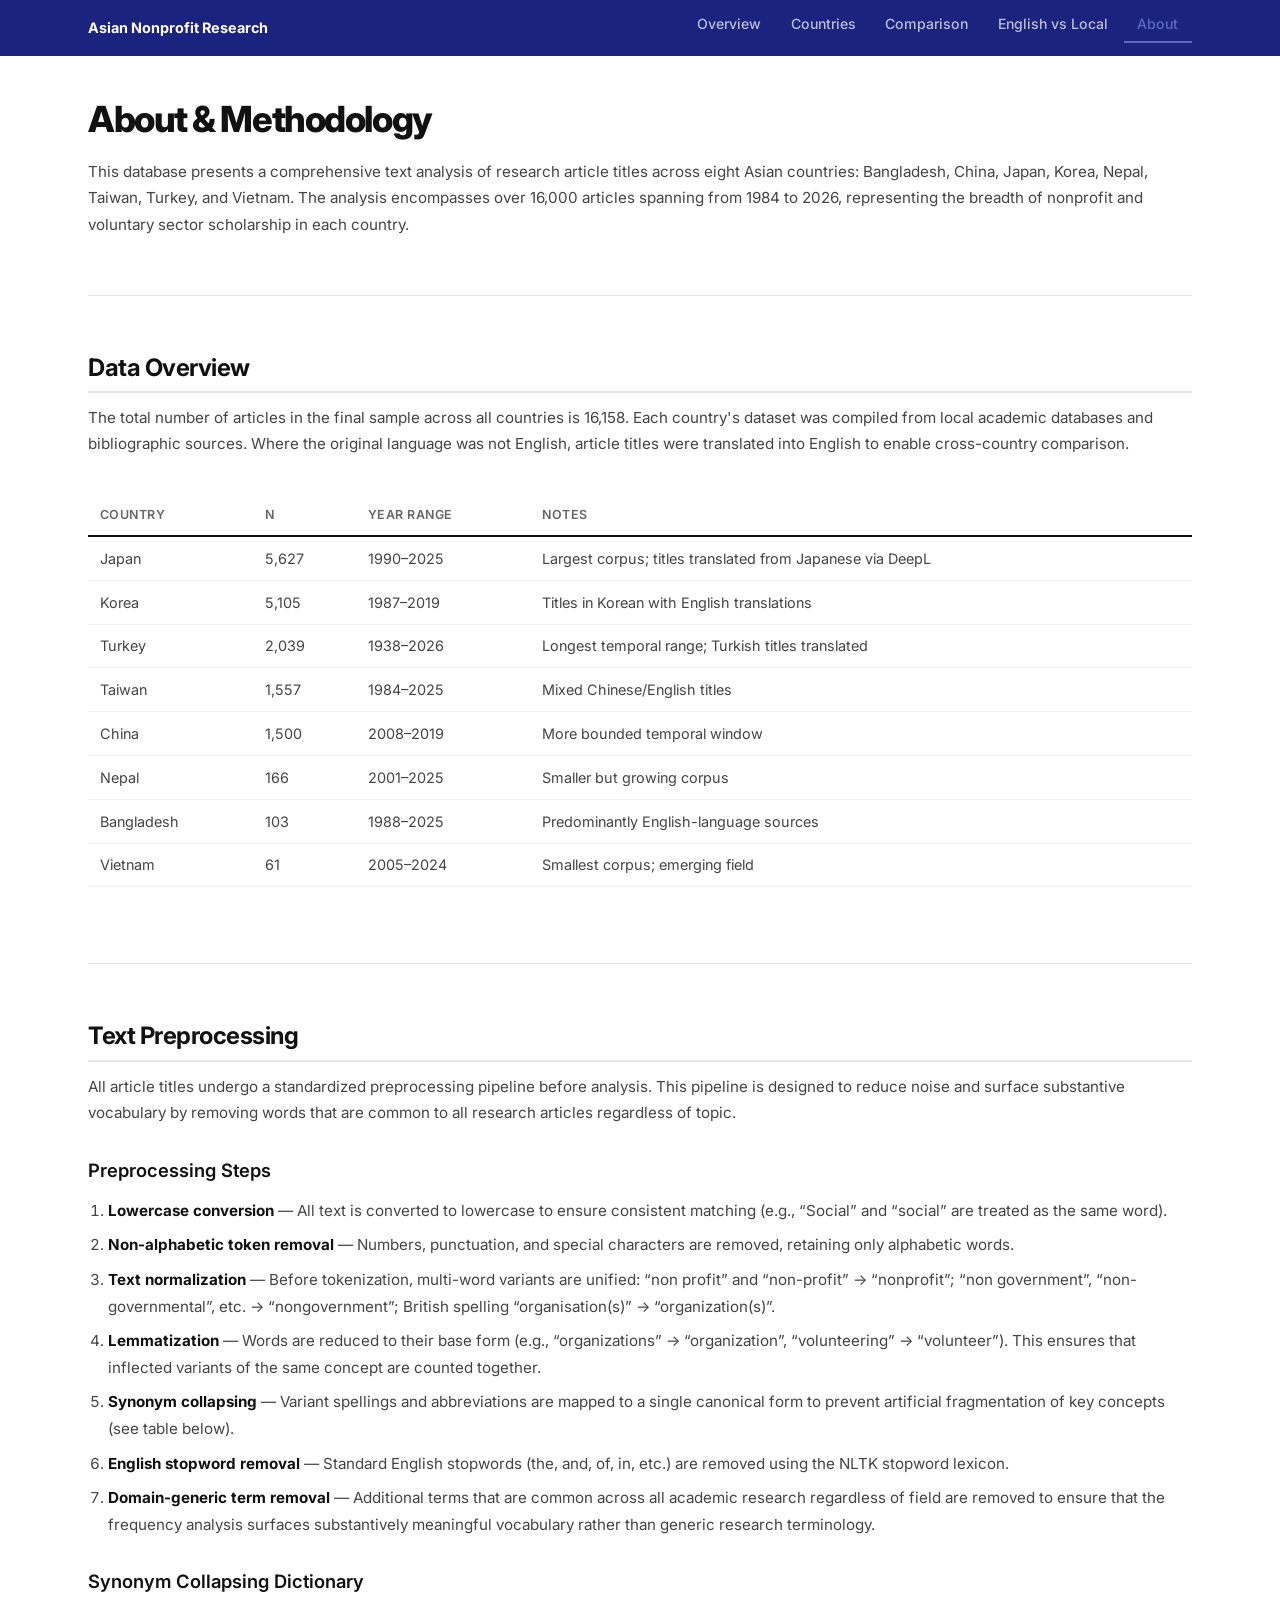
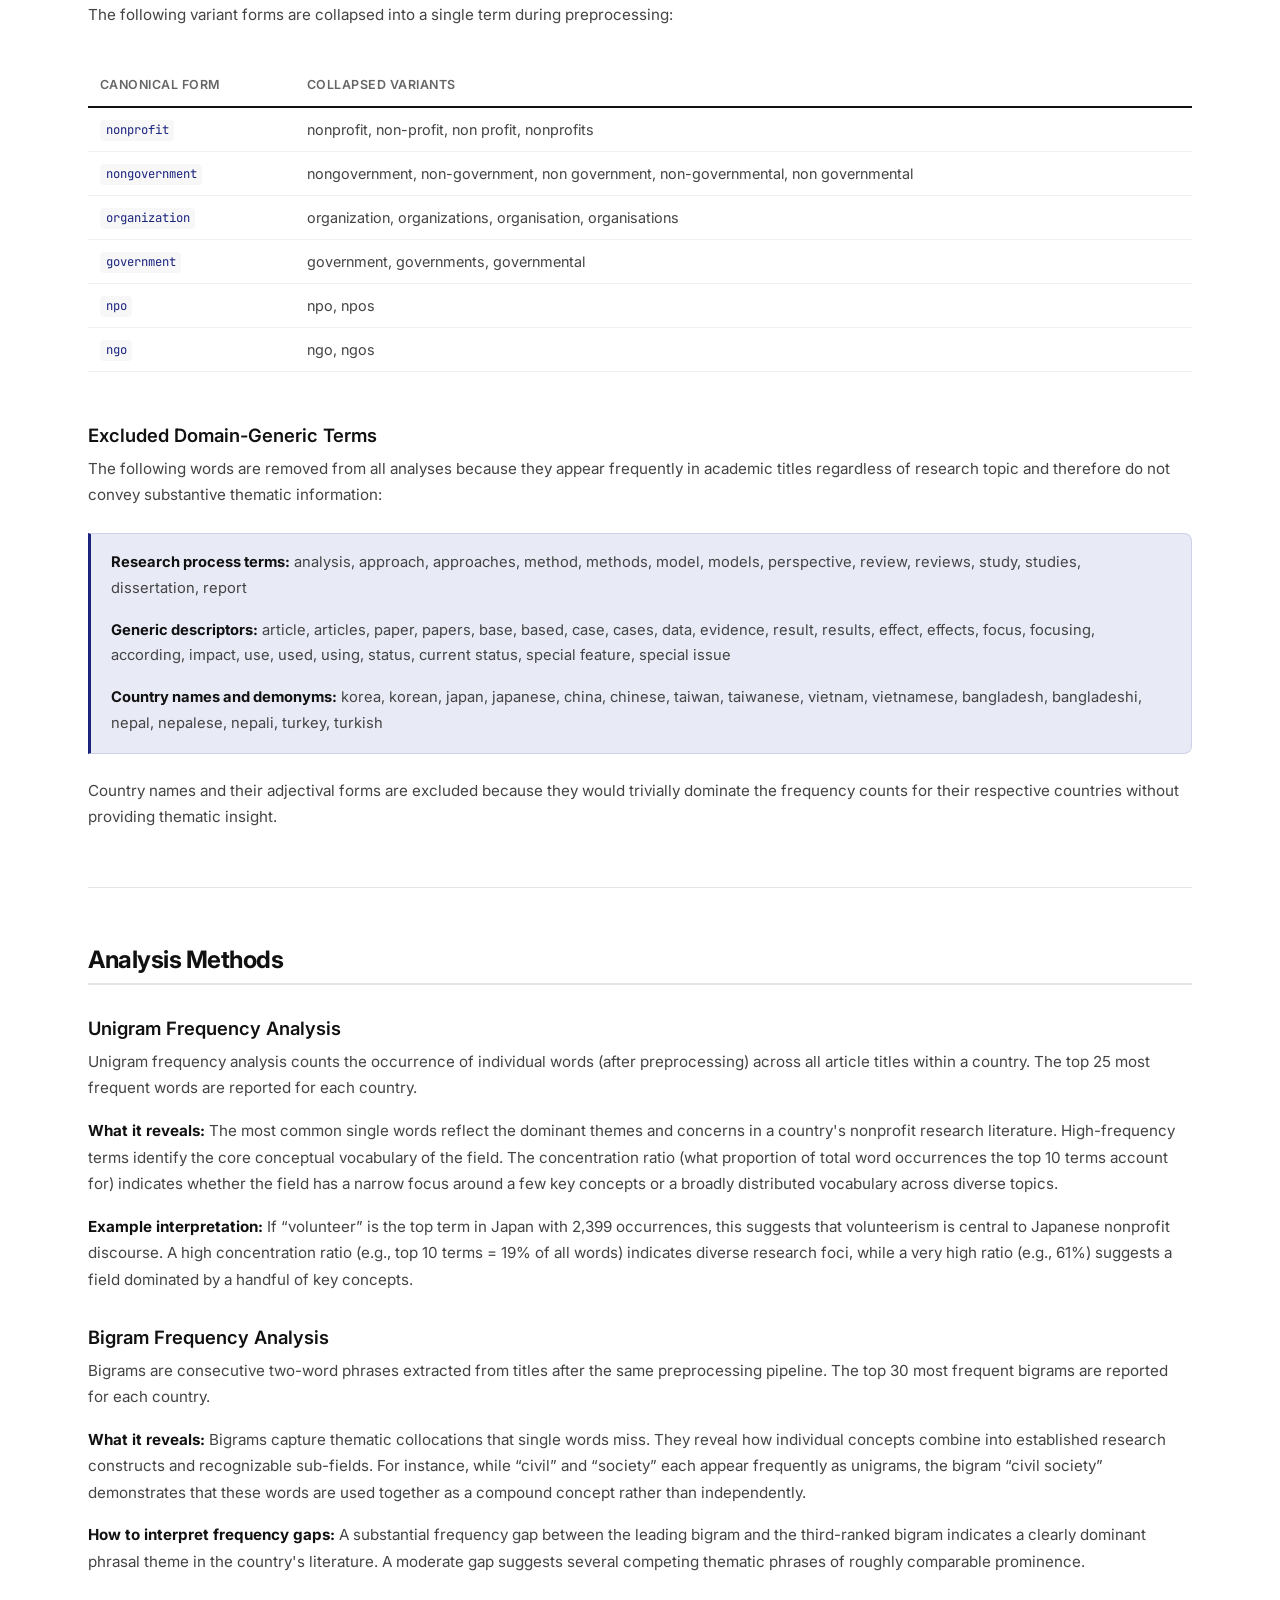
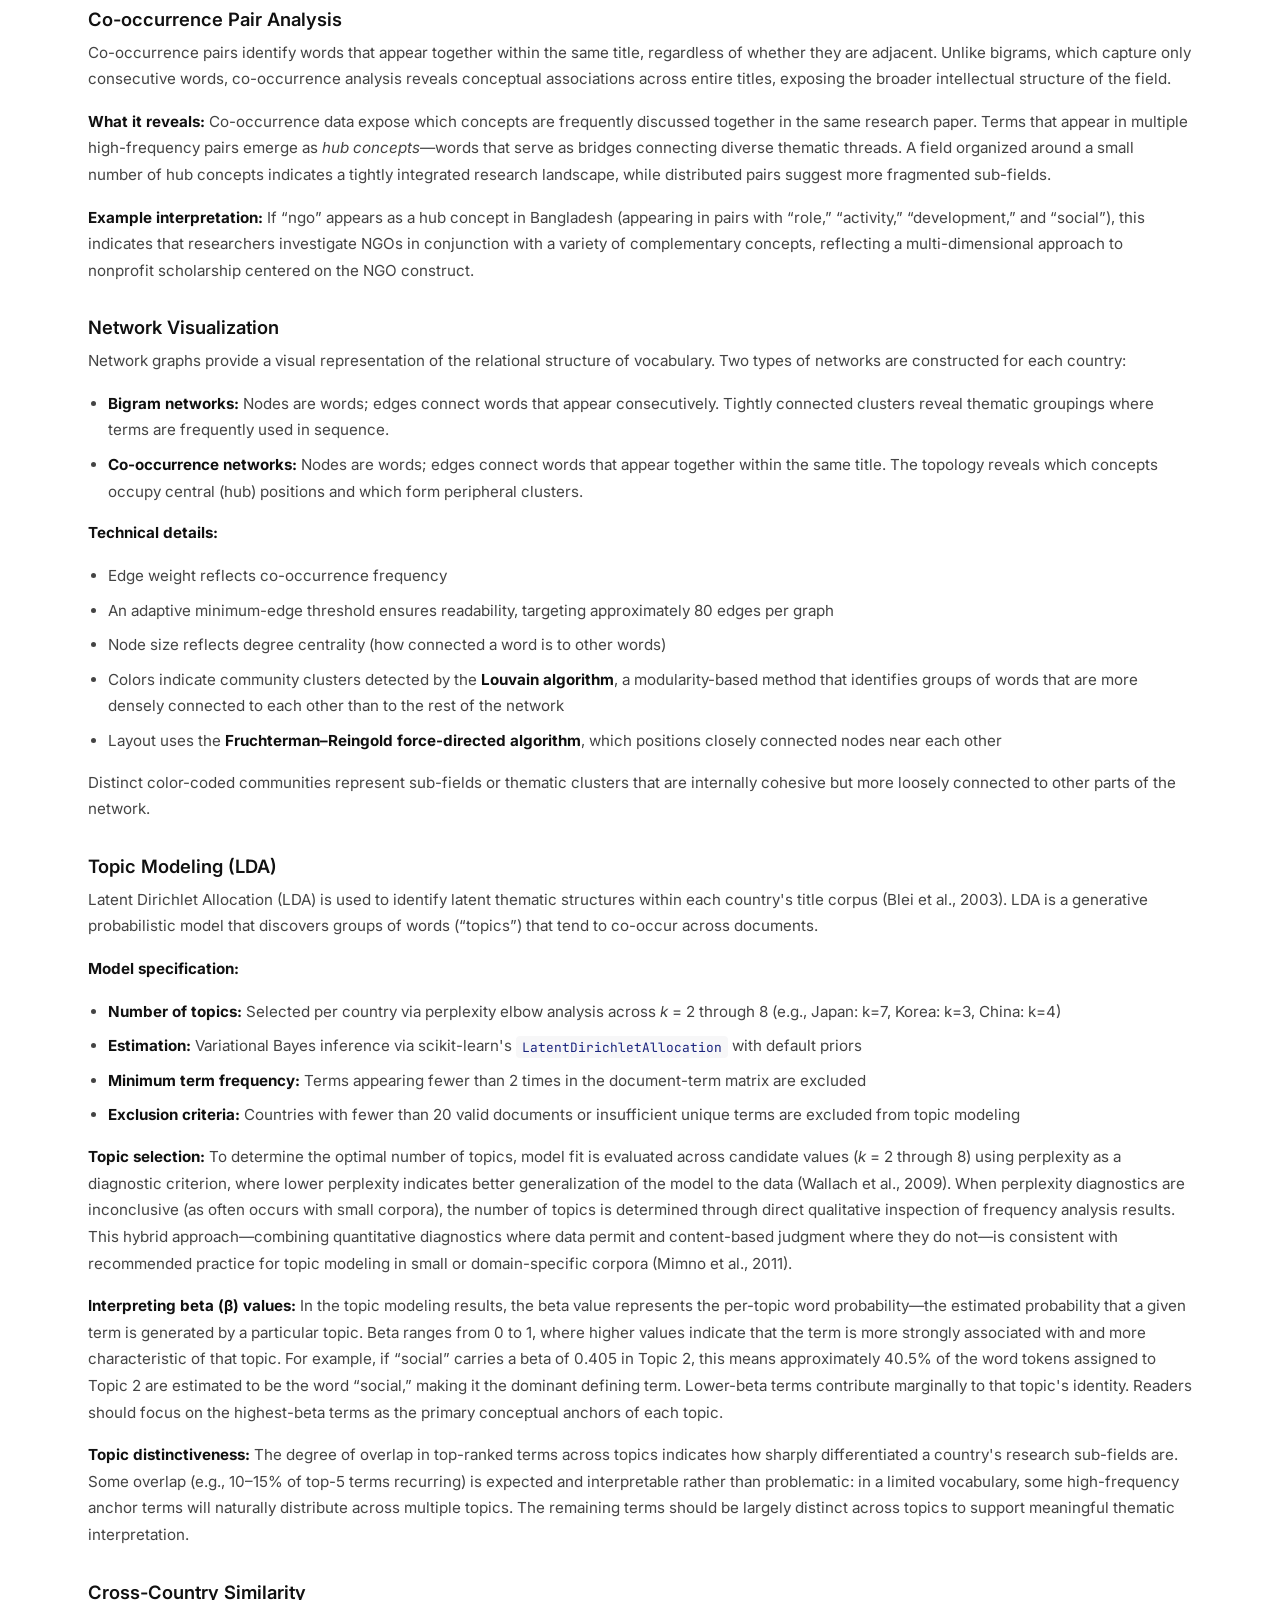
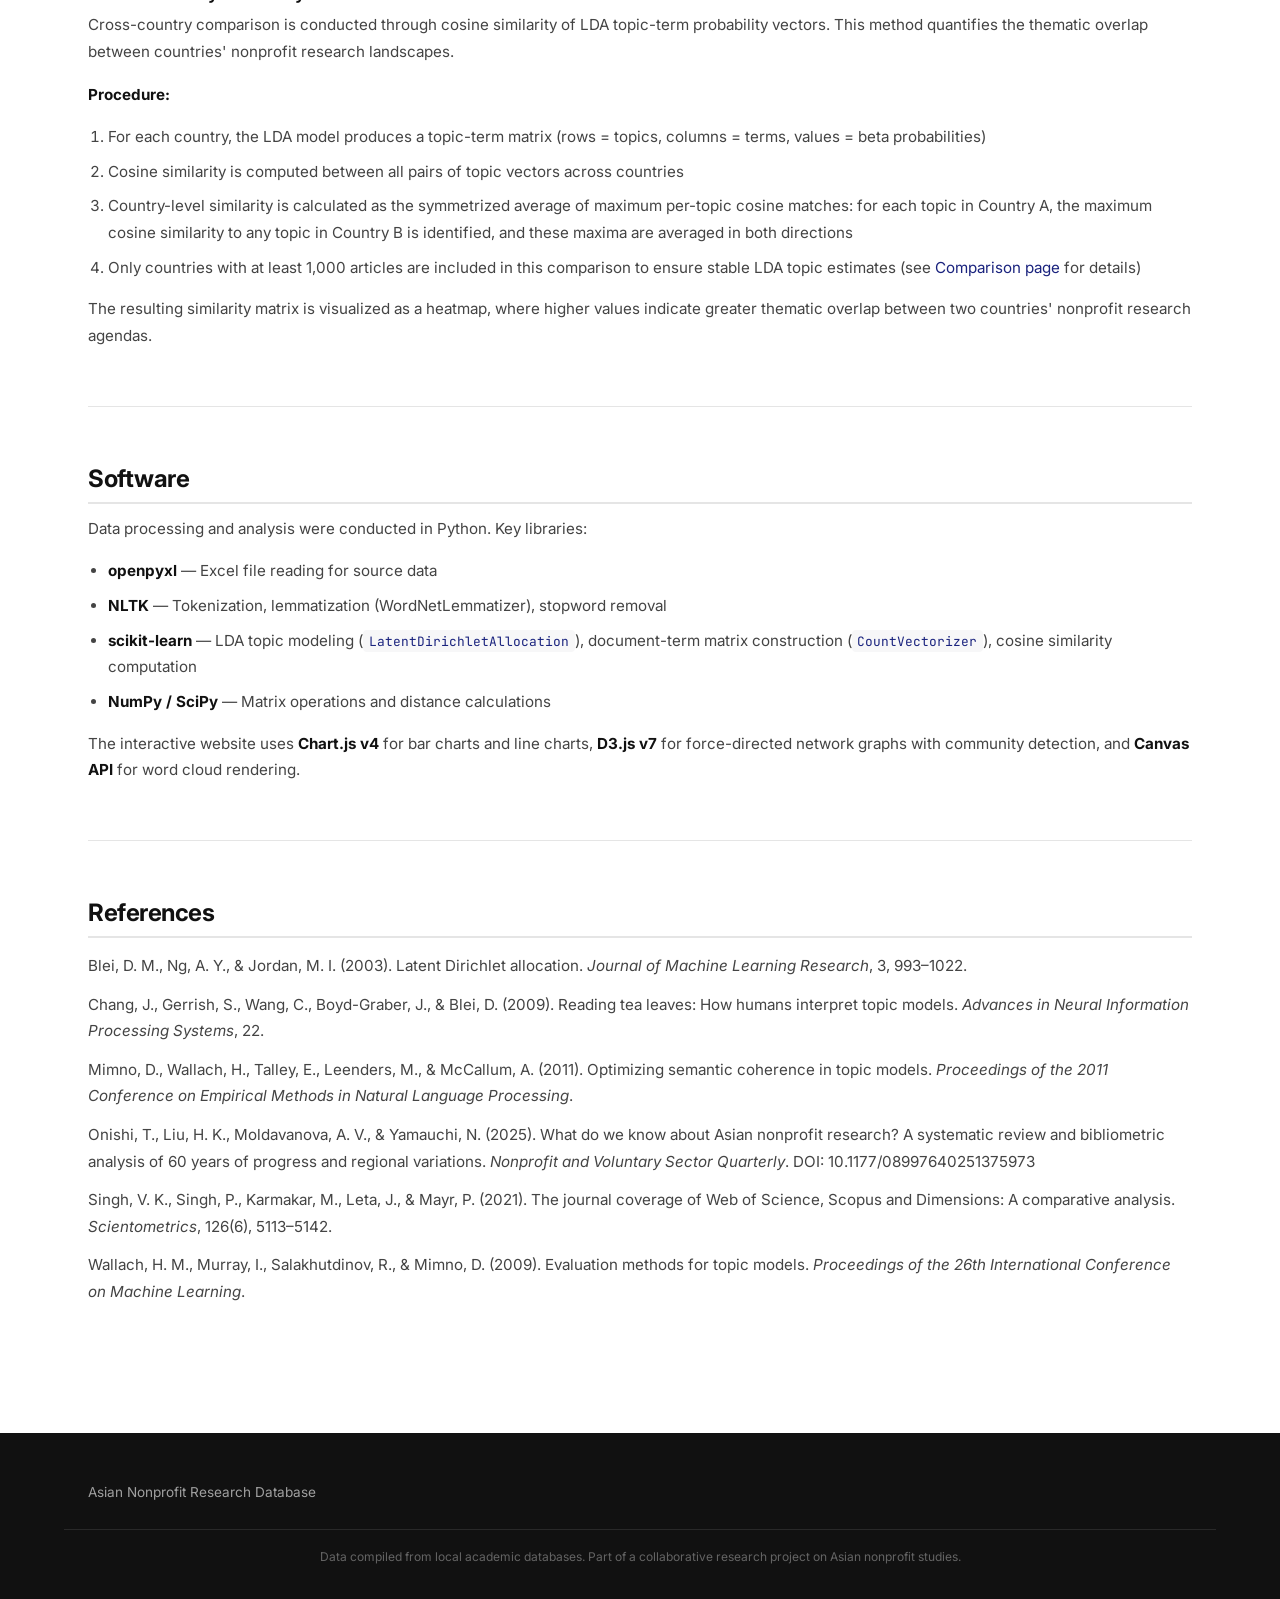
==== commit f0aefbda: "Add focusing, according to excluded domain-generic terms Co-Authored-By: Claude Opus 4.6 (1M context" ====
--- a/about.html
+++ b/about.html
@@ -98,7 +98,7 @@
 
       <div class="callout">
         <p><strong>Research process terms:</strong> analysis, approach, approaches, method, methods, model, models, perspective, review, reviews, study, studies, dissertation, report</p>
-        <p><strong>Generic descriptors:</strong> article, articles, paper, papers, base, based, case, cases, data, evidence, result, results, effect, effects, focus, impact, use, used, using, status, current status, special feature, special issue</p>
+        <p><strong>Generic descriptors:</strong> article, articles, paper, papers, base, based, case, cases, data, evidence, result, results, effect, effects, focus, focusing, according, impact, use, used, using, status, current status, special feature, special issue</p>
         <p><strong>Country names and demonyms:</strong> korea, korean, japan, japanese, china, chinese, taiwan, taiwanese, vietnam, vietnamese, bangladesh, bangladeshi, nepal, nepalese, nepali, turkey, turkish</p>
       </div>
 
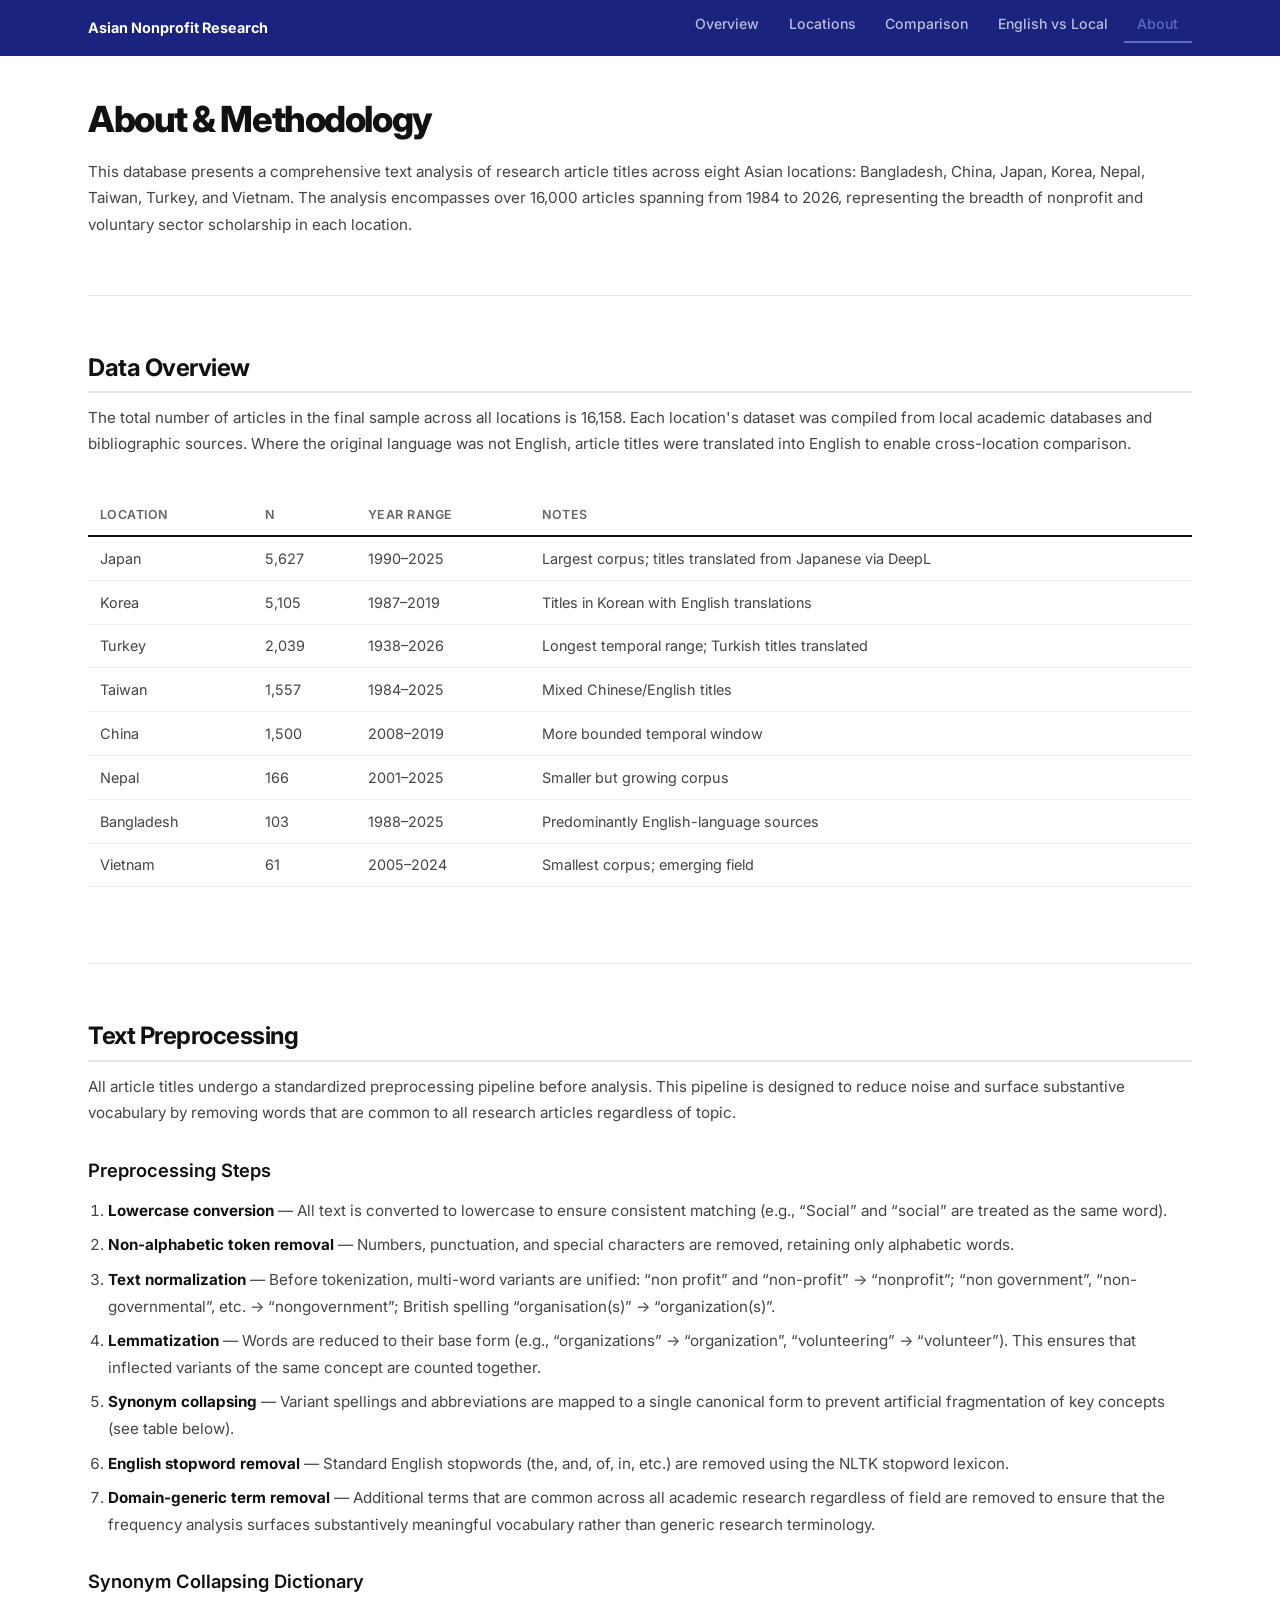
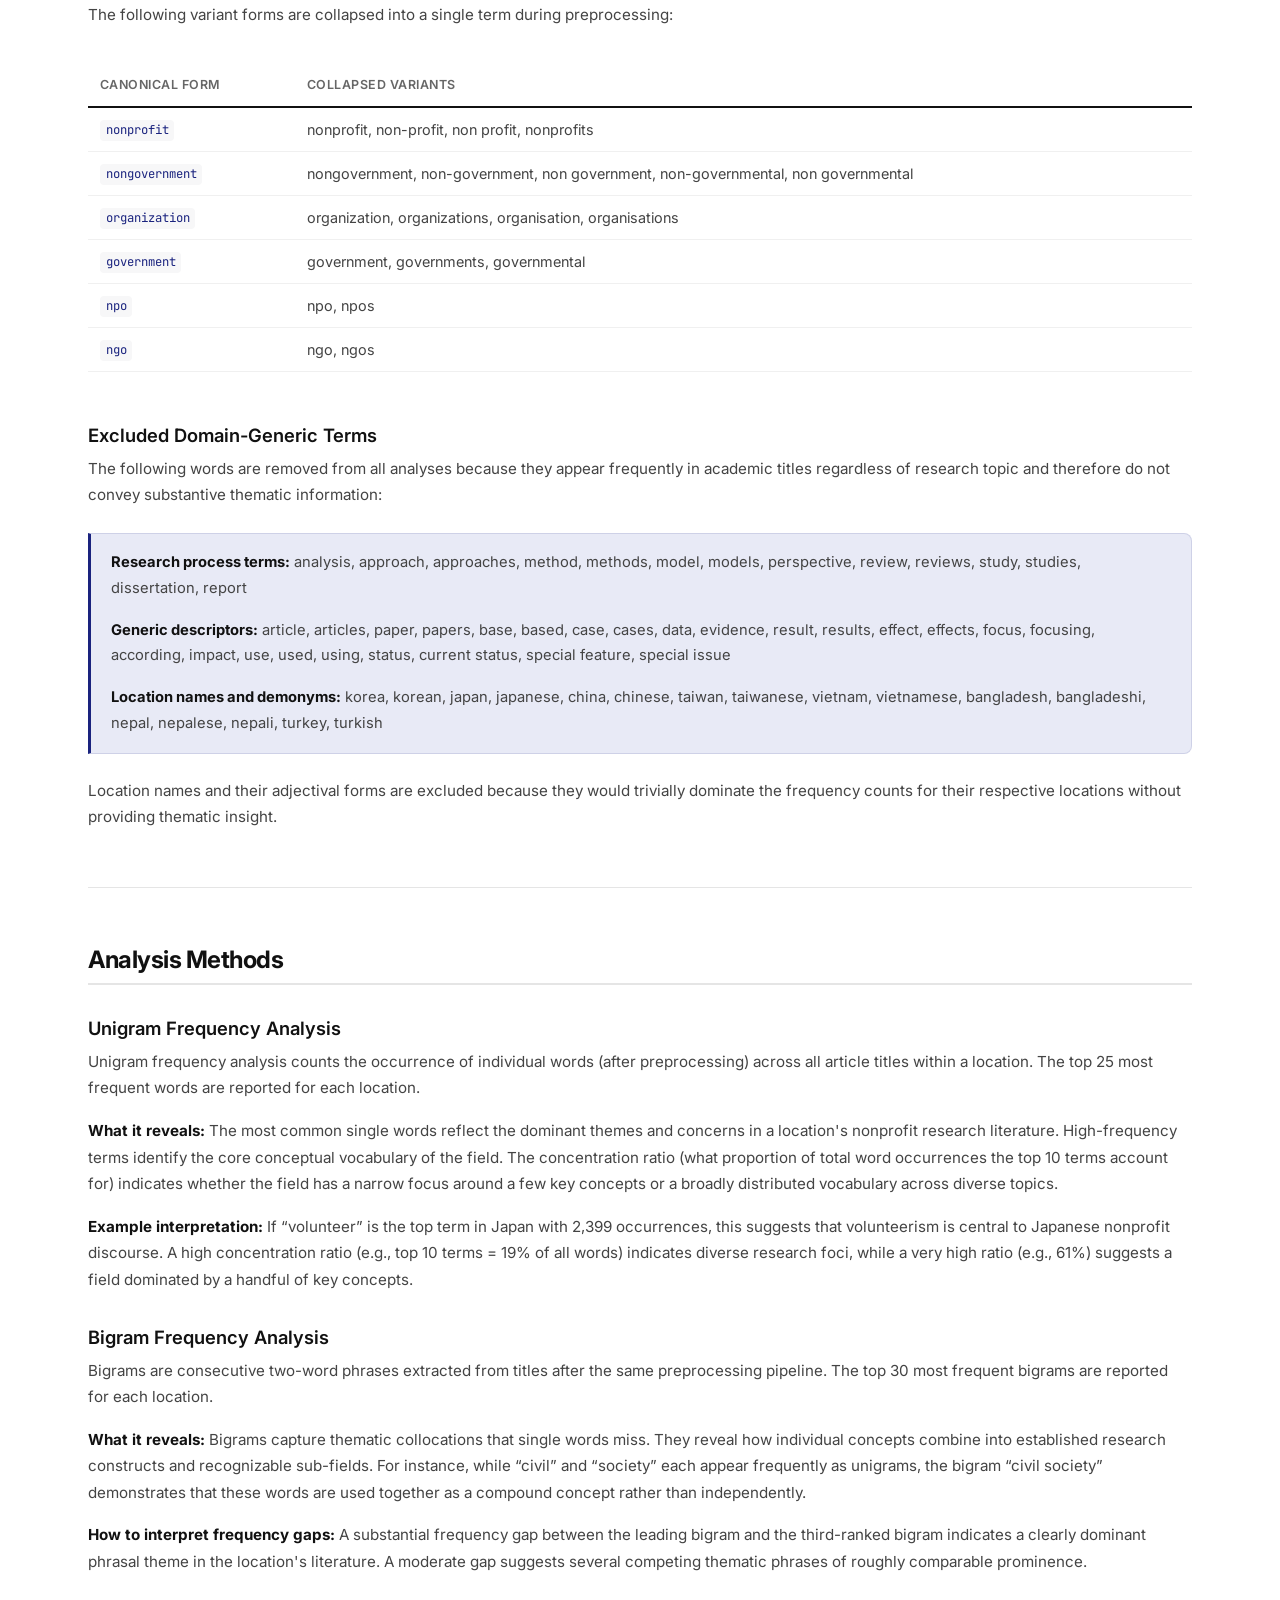
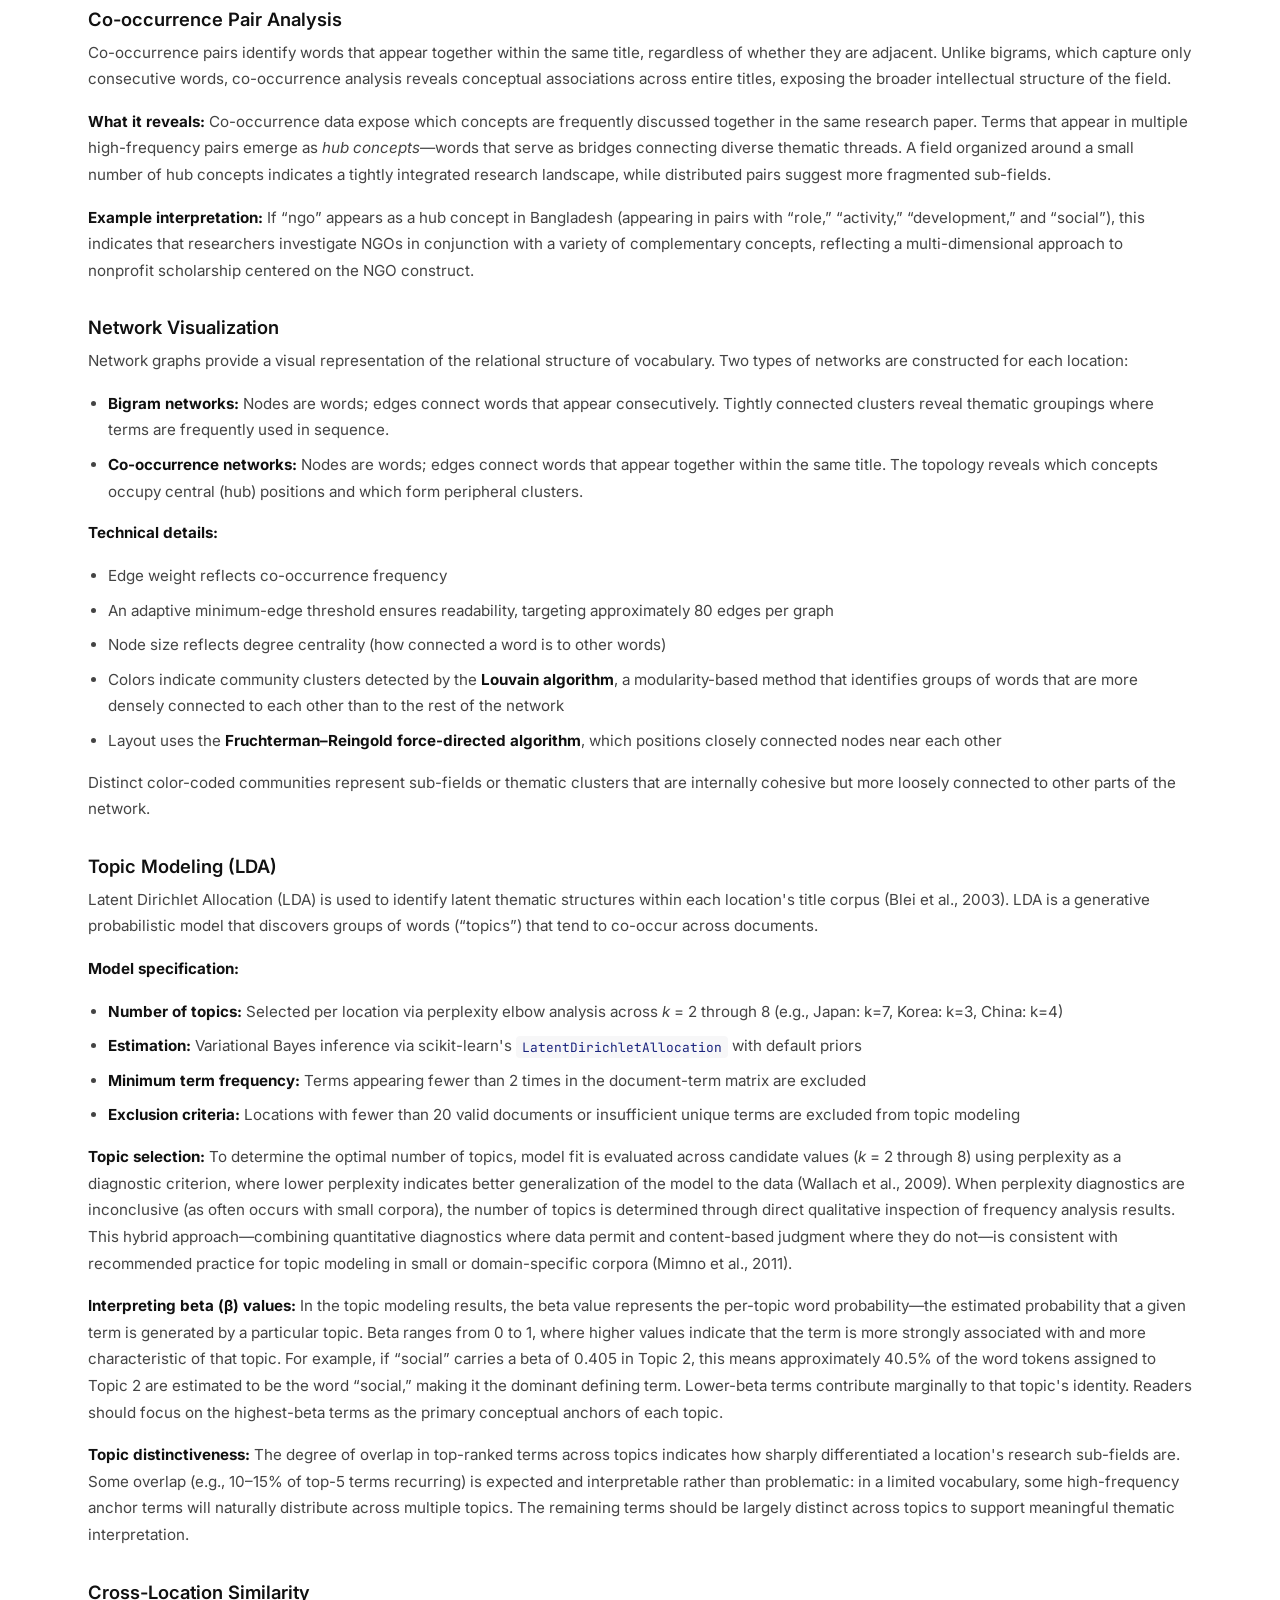
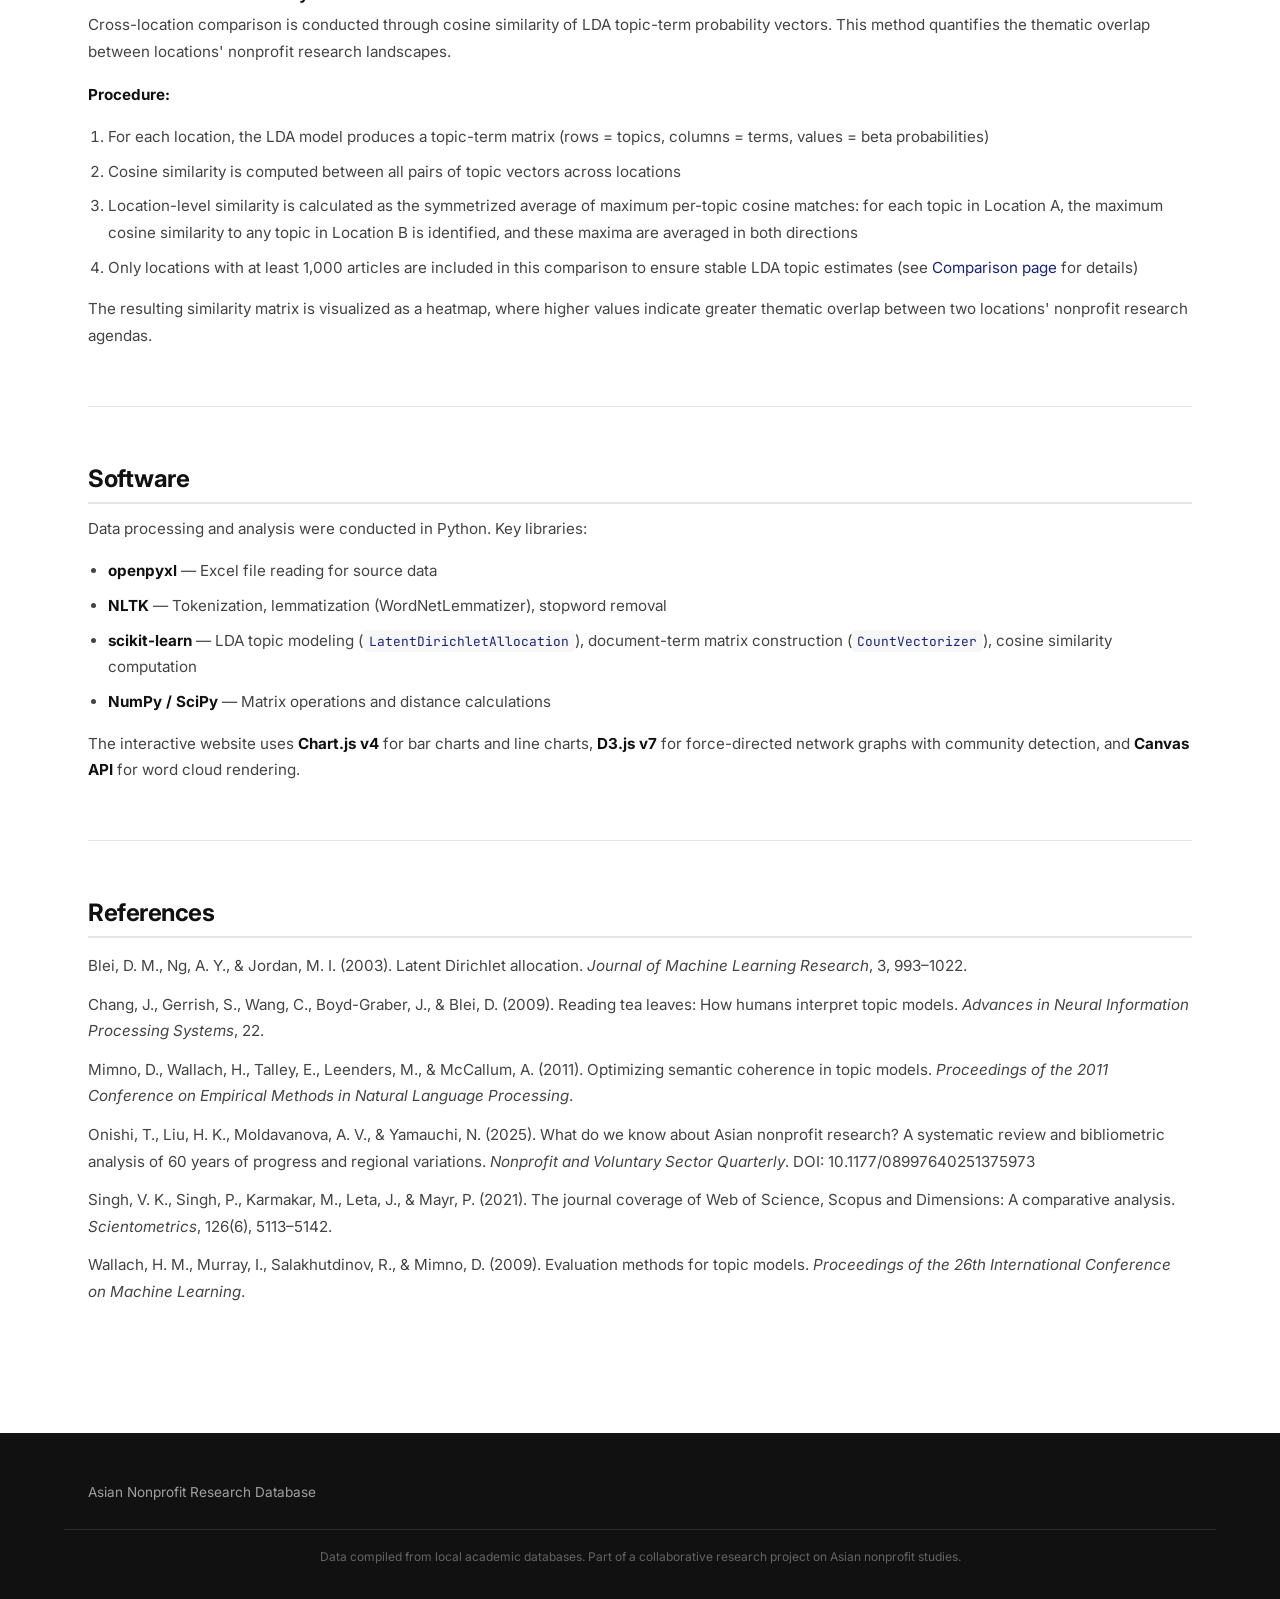
==== commit 48b597e1: "Replace country/countries with location/locations in all visible text Co-Authored-By: Claude Sonnet " ====
--- a/about.html
+++ b/about.html
@@ -14,7 +14,7 @@
       <button class="nav-toggle" aria-label="Toggle navigation">&#9776;</button>
       <ul class="nav-links">
         <li><a href="index.html">Overview</a></li>
-        <li><a href="country.html?c=Japan">Countries</a></li>
+        <li><a href="country.html?c=Japan">Locations</a></li>
         <li><a href="comparison.html">Comparison</a></li>
         <li><a href="language.html">English vs Local</a></li>
         <li><a href="about.html">About</a></li>
@@ -26,7 +26,7 @@
     <div class="container">
       <h1>About &amp; Methodology</h1>
 
-      <p>This database presents a comprehensive text analysis of research article titles across eight Asian countries: Bangladesh, China, Japan, Korea, Nepal, Taiwan, Turkey, and Vietnam. The analysis encompasses over 16,000 articles spanning from 1984 to 2026, representing the breadth of nonprofit and voluntary sector scholarship in each country.</p>
+      <p>This database presents a comprehensive text analysis of research article titles across eight Asian locations: Bangladesh, China, Japan, Korea, Nepal, Taiwan, Turkey, and Vietnam. The analysis encompasses over 16,000 articles spanning from 1984 to 2026, representing the breadth of nonprofit and voluntary sector scholarship in each location.</p>
 
       <hr>
 
@@ -35,12 +35,12 @@
            ============================================================ -->
       <h2 id="data">Data Overview</h2>
 
-      <p>The total number of articles in the final sample across all countries is 16,158. Each country's dataset was compiled from local academic databases and bibliographic sources. Where the original language was not English, article titles were translated into English to enable cross-country comparison.</p>
+      <p>The total number of articles in the final sample across all locations is 16,158. Each location's dataset was compiled from local academic databases and bibliographic sources. Where the original language was not English, article titles were translated into English to enable cross-location comparison.</p>
 
       <div class="table-wrap">
         <table>
           <thead>
-            <tr><th>Country</th><th>N</th><th>Year Range</th><th>Notes</th></tr>
+            <tr><th>Location</th><th>N</th><th>Year Range</th><th>Notes</th></tr>
           </thead>
           <tbody>
             <tr><td>Japan</td><td>5,627</td><td>1990&ndash;2025</td><td>Largest corpus; titles translated from Japanese via DeepL</td></tr>
@@ -99,10 +99,10 @@
       <div class="callout">
         <p><strong>Research process terms:</strong> analysis, approach, approaches, method, methods, model, models, perspective, review, reviews, study, studies, dissertation, report</p>
         <p><strong>Generic descriptors:</strong> article, articles, paper, papers, base, based, case, cases, data, evidence, result, results, effect, effects, focus, focusing, according, impact, use, used, using, status, current status, special feature, special issue</p>
-        <p><strong>Country names and demonyms:</strong> korea, korean, japan, japanese, china, chinese, taiwan, taiwanese, vietnam, vietnamese, bangladesh, bangladeshi, nepal, nepalese, nepali, turkey, turkish</p>
+        <p><strong>Location names and demonyms:</strong> korea, korean, japan, japanese, china, chinese, taiwan, taiwanese, vietnam, vietnamese, bangladesh, bangladeshi, nepal, nepalese, nepali, turkey, turkish</p>
       </div>
 
-      <p>Country names and their adjectival forms are excluded because they would trivially dominate the frequency counts for their respective countries without providing thematic insight.</p>
+      <p>Location names and their adjectival forms are excluded because they would trivially dominate the frequency counts for their respective locations without providing thematic insight.</p>
 
       <hr>
 
@@ -113,15 +113,15 @@
 
       <!-- Unigram -->
       <h3 id="unigrams">Unigram Frequency Analysis</h3>
-      <p>Unigram frequency analysis counts the occurrence of individual words (after preprocessing) across all article titles within a country. The top 25 most frequent words are reported for each country.</p>
-      <p><strong>What it reveals:</strong> The most common single words reflect the dominant themes and concerns in a country's nonprofit research literature. High-frequency terms identify the core conceptual vocabulary of the field. The concentration ratio (what proportion of total word occurrences the top 10 terms account for) indicates whether the field has a narrow focus around a few key concepts or a broadly distributed vocabulary across diverse topics.</p>
+      <p>Unigram frequency analysis counts the occurrence of individual words (after preprocessing) across all article titles within a location. The top 25 most frequent words are reported for each location.</p>
+      <p><strong>What it reveals:</strong> The most common single words reflect the dominant themes and concerns in a location's nonprofit research literature. High-frequency terms identify the core conceptual vocabulary of the field. The concentration ratio (what proportion of total word occurrences the top 10 terms account for) indicates whether the field has a narrow focus around a few key concepts or a broadly distributed vocabulary across diverse topics.</p>
       <p><strong>Example interpretation:</strong> If &ldquo;volunteer&rdquo; is the top term in Japan with 2,399 occurrences, this suggests that volunteerism is central to Japanese nonprofit discourse. A high concentration ratio (e.g., top 10 terms = 19% of all words) indicates diverse research foci, while a very high ratio (e.g., 61%) suggests a field dominated by a handful of key concepts.</p>
 
       <!-- Bigram -->
       <h3 id="bigrams">Bigram Frequency Analysis</h3>
-      <p>Bigrams are consecutive two-word phrases extracted from titles after the same preprocessing pipeline. The top 30 most frequent bigrams are reported for each country.</p>
+      <p>Bigrams are consecutive two-word phrases extracted from titles after the same preprocessing pipeline. The top 30 most frequent bigrams are reported for each location.</p>
       <p><strong>What it reveals:</strong> Bigrams capture thematic collocations that single words miss. They reveal how individual concepts combine into established research constructs and recognizable sub-fields. For instance, while &ldquo;civil&rdquo; and &ldquo;society&rdquo; each appear frequently as unigrams, the bigram &ldquo;civil society&rdquo; demonstrates that these words are used together as a compound concept rather than independently.</p>
-      <p><strong>How to interpret frequency gaps:</strong> A substantial frequency gap between the leading bigram and the third-ranked bigram indicates a clearly dominant phrasal theme in the country's literature. A moderate gap suggests several competing thematic phrases of roughly comparable prominence.</p>
+      <p><strong>How to interpret frequency gaps:</strong> A substantial frequency gap between the leading bigram and the third-ranked bigram indicates a clearly dominant phrasal theme in the location's literature. A moderate gap suggests several competing thematic phrases of roughly comparable prominence.</p>
 
       <!-- Co-occurrence -->
       <h3 id="cooccurrence">Co-occurrence Pair Analysis</h3>
@@ -131,7 +131,7 @@
 
       <!-- Network -->
       <h3 id="networks">Network Visualization</h3>
-      <p>Network graphs provide a visual representation of the relational structure of vocabulary. Two types of networks are constructed for each country:</p>
+      <p>Network graphs provide a visual representation of the relational structure of vocabulary. Two types of networks are constructed for each location:</p>
       <ul>
         <li><strong>Bigram networks:</strong> Nodes are words; edges connect words that appear consecutively. Tightly connected clusters reveal thematic groupings where terms are frequently used in sequence.</li>
         <li><strong>Co-occurrence networks:</strong> Nodes are words; edges connect words that appear together within the same title. The topology reveals which concepts occupy central (hub) positions and which form peripheral clusters.</li>
@@ -148,33 +148,33 @@
 
       <!-- LDA -->
       <h3 id="lda">Topic Modeling (LDA)</h3>
-      <p>Latent Dirichlet Allocation (LDA) is used to identify latent thematic structures within each country's title corpus (Blei et al., 2003). LDA is a generative probabilistic model that discovers groups of words (&ldquo;topics&rdquo;) that tend to co-occur across documents.</p>
+      <p>Latent Dirichlet Allocation (LDA) is used to identify latent thematic structures within each location's title corpus (Blei et al., 2003). LDA is a generative probabilistic model that discovers groups of words (&ldquo;topics&rdquo;) that tend to co-occur across documents.</p>
 
       <p><strong>Model specification:</strong></p>
       <ul>
-        <li><strong>Number of topics:</strong> Selected per country via perplexity elbow analysis across <em>k</em> = 2 through 8 (e.g., Japan: k=7, Korea: k=3, China: k=4)</li>
+        <li><strong>Number of topics:</strong> Selected per location via perplexity elbow analysis across <em>k</em> = 2 through 8 (e.g., Japan: k=7, Korea: k=3, China: k=4)</li>
         <li><strong>Estimation:</strong> Variational Bayes inference via scikit-learn's <code>LatentDirichletAllocation</code> with default priors</li>
         <li><strong>Minimum term frequency:</strong> Terms appearing fewer than 2 times in the document-term matrix are excluded</li>
-        <li><strong>Exclusion criteria:</strong> Countries with fewer than 20 valid documents or insufficient unique terms are excluded from topic modeling</li>
+        <li><strong>Exclusion criteria:</strong> Locations with fewer than 20 valid documents or insufficient unique terms are excluded from topic modeling</li>
       </ul>
 
       <p><strong>Topic selection:</strong> To determine the optimal number of topics, model fit is evaluated across candidate values (<em>k</em> = 2 through 8) using perplexity as a diagnostic criterion, where lower perplexity indicates better generalization of the model to the data (Wallach et al., 2009). When perplexity diagnostics are inconclusive (as often occurs with small corpora), the number of topics is determined through direct qualitative inspection of frequency analysis results. This hybrid approach&mdash;combining quantitative diagnostics where data permit and content-based judgment where they do not&mdash;is consistent with recommended practice for topic modeling in small or domain-specific corpora (Mimno et al., 2011).</p>
 
       <p><strong>Interpreting beta (&beta;) values:</strong> In the topic modeling results, the beta value represents the per-topic word probability&mdash;the estimated probability that a given term is generated by a particular topic. Beta ranges from 0 to 1, where higher values indicate that the term is more strongly associated with and more characteristic of that topic. For example, if &ldquo;social&rdquo; carries a beta of 0.405 in Topic 2, this means approximately 40.5% of the word tokens assigned to Topic 2 are estimated to be the word &ldquo;social,&rdquo; making it the dominant defining term. Lower-beta terms contribute marginally to that topic's identity. Readers should focus on the highest-beta terms as the primary conceptual anchors of each topic.</p>
 
-      <p><strong>Topic distinctiveness:</strong> The degree of overlap in top-ranked terms across topics indicates how sharply differentiated a country's research sub-fields are. Some overlap (e.g., 10&ndash;15% of top-5 terms recurring) is expected and interpretable rather than problematic: in a limited vocabulary, some high-frequency anchor terms will naturally distribute across multiple topics. The remaining terms should be largely distinct across topics to support meaningful thematic interpretation.</p>
+      <p><strong>Topic distinctiveness:</strong> The degree of overlap in top-ranked terms across topics indicates how sharply differentiated a location's research sub-fields are. Some overlap (e.g., 10&ndash;15% of top-5 terms recurring) is expected and interpretable rather than problematic: in a limited vocabulary, some high-frequency anchor terms will naturally distribute across multiple topics. The remaining terms should be largely distinct across topics to support meaningful thematic interpretation.</p>
 
       <!-- Cross-country -->
-      <h3 id="similarity">Cross-Country Similarity</h3>
-      <p>Cross-country comparison is conducted through cosine similarity of LDA topic-term probability vectors. This method quantifies the thematic overlap between countries' nonprofit research landscapes.</p>
+      <h3 id="similarity">Cross-Location Similarity</h3>
+      <p>Cross-location comparison is conducted through cosine similarity of LDA topic-term probability vectors. This method quantifies the thematic overlap between locations' nonprofit research landscapes.</p>
       <p><strong>Procedure:</strong></p>
       <ol>
-        <li>For each country, the LDA model produces a topic-term matrix (rows = topics, columns = terms, values = beta probabilities)</li>
-        <li>Cosine similarity is computed between all pairs of topic vectors across countries</li>
-        <li>Country-level similarity is calculated as the symmetrized average of maximum per-topic cosine matches: for each topic in Country A, the maximum cosine similarity to any topic in Country B is identified, and these maxima are averaged in both directions</li>
-        <li>Only countries with at least 1,000 articles are included in this comparison to ensure stable LDA topic estimates (see <a href="comparison.html">Comparison page</a> for details)</li>
+        <li>For each location, the LDA model produces a topic-term matrix (rows = topics, columns = terms, values = beta probabilities)</li>
+        <li>Cosine similarity is computed between all pairs of topic vectors across locations</li>
+        <li>Location-level similarity is calculated as the symmetrized average of maximum per-topic cosine matches: for each topic in Location A, the maximum cosine similarity to any topic in Location B is identified, and these maxima are averaged in both directions</li>
+        <li>Only locations with at least 1,000 articles are included in this comparison to ensure stable LDA topic estimates (see <a href="comparison.html">Comparison page</a> for details)</li>
       </ol>
-      <p>The resulting similarity matrix is visualized as a heatmap, where higher values indicate greater thematic overlap between two countries' nonprofit research agendas.</p>
+      <p>The resulting similarity matrix is visualized as a heatmap, where higher values indicate greater thematic overlap between two locations' nonprofit research agendas.</p>
 
       <hr>
 
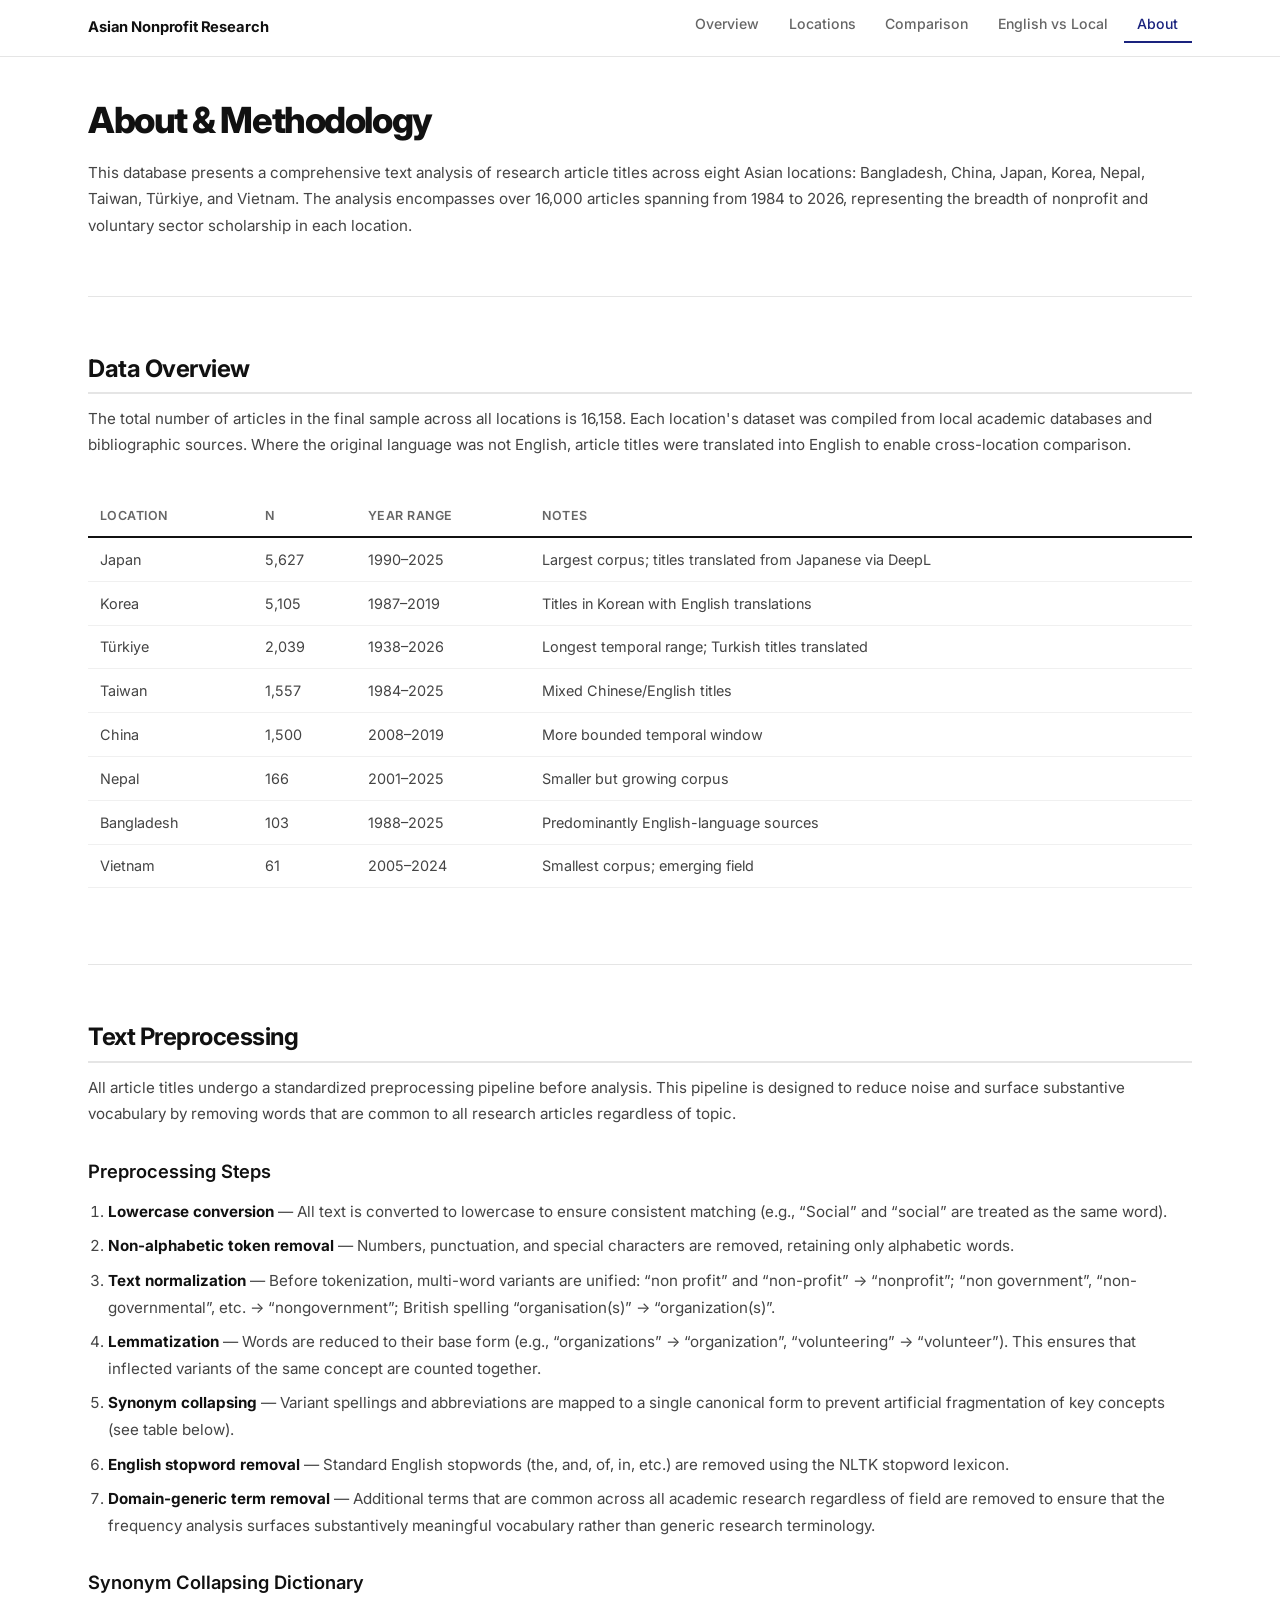
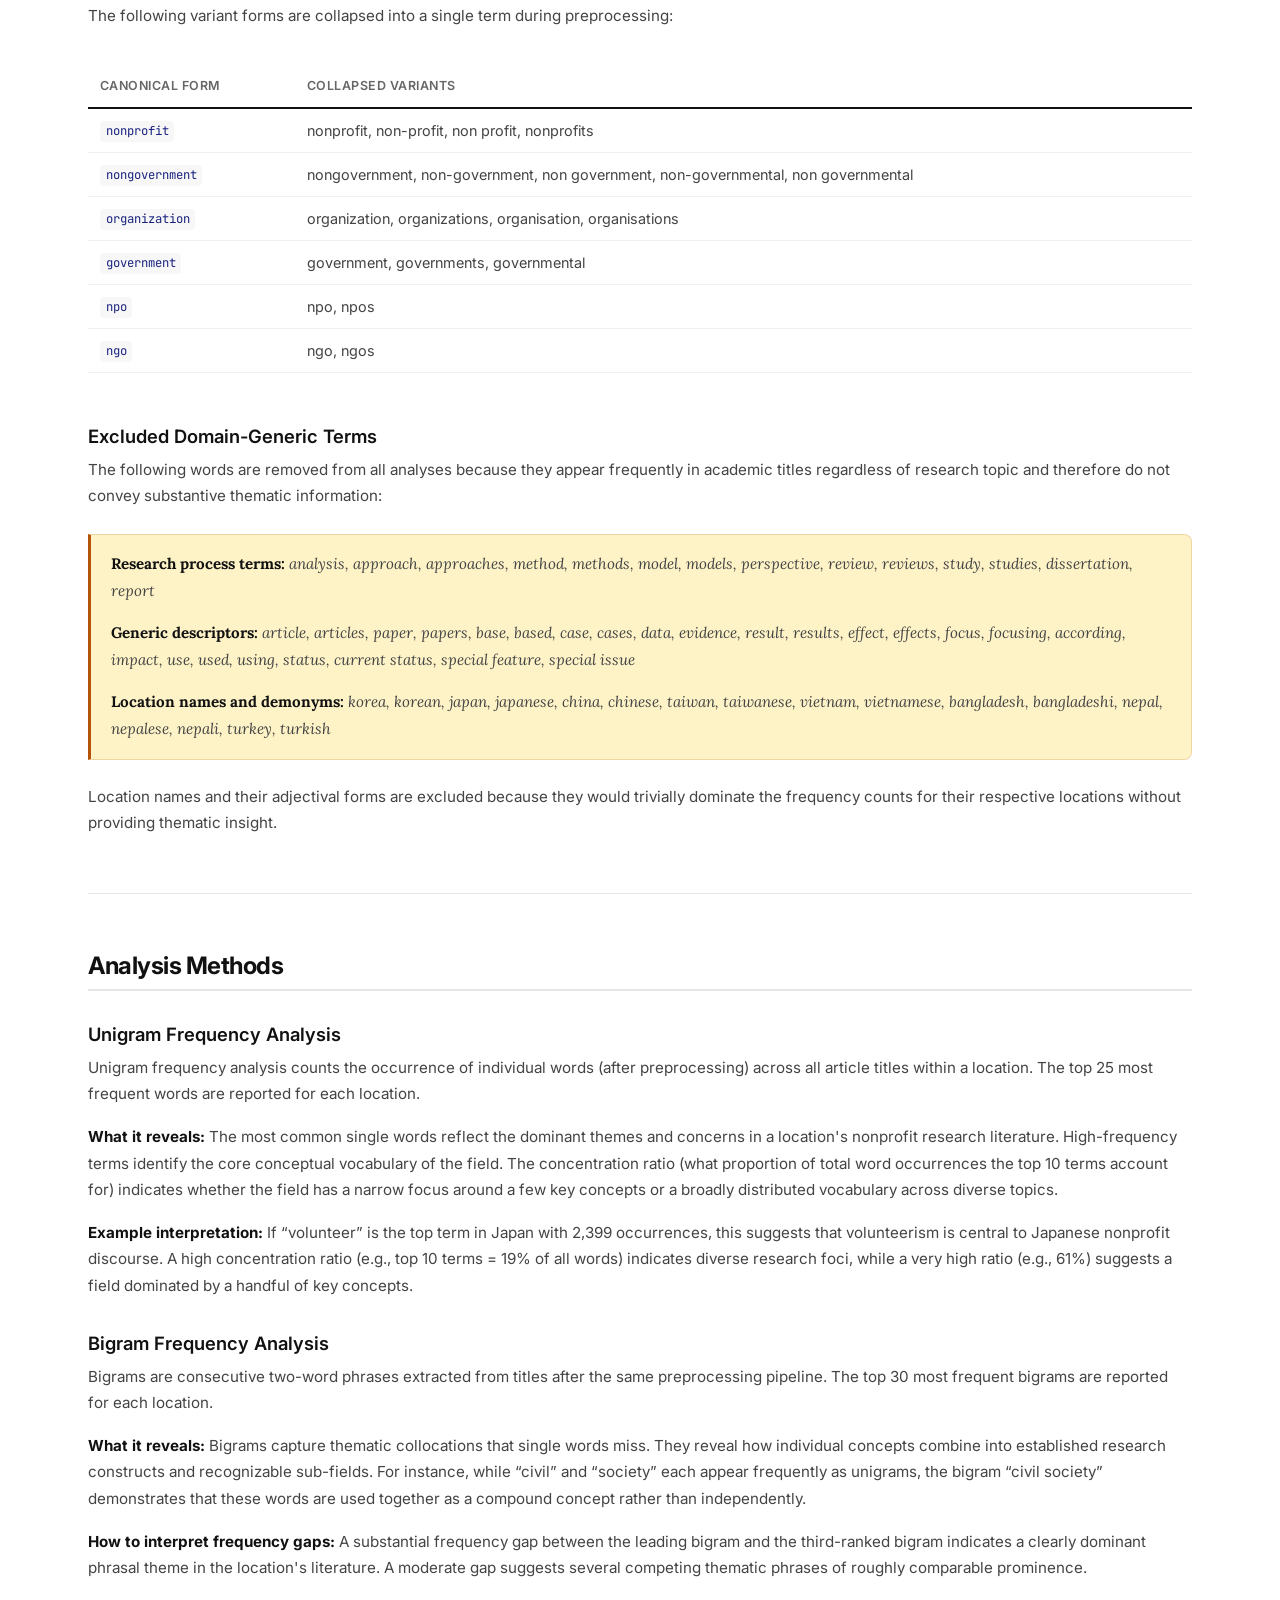
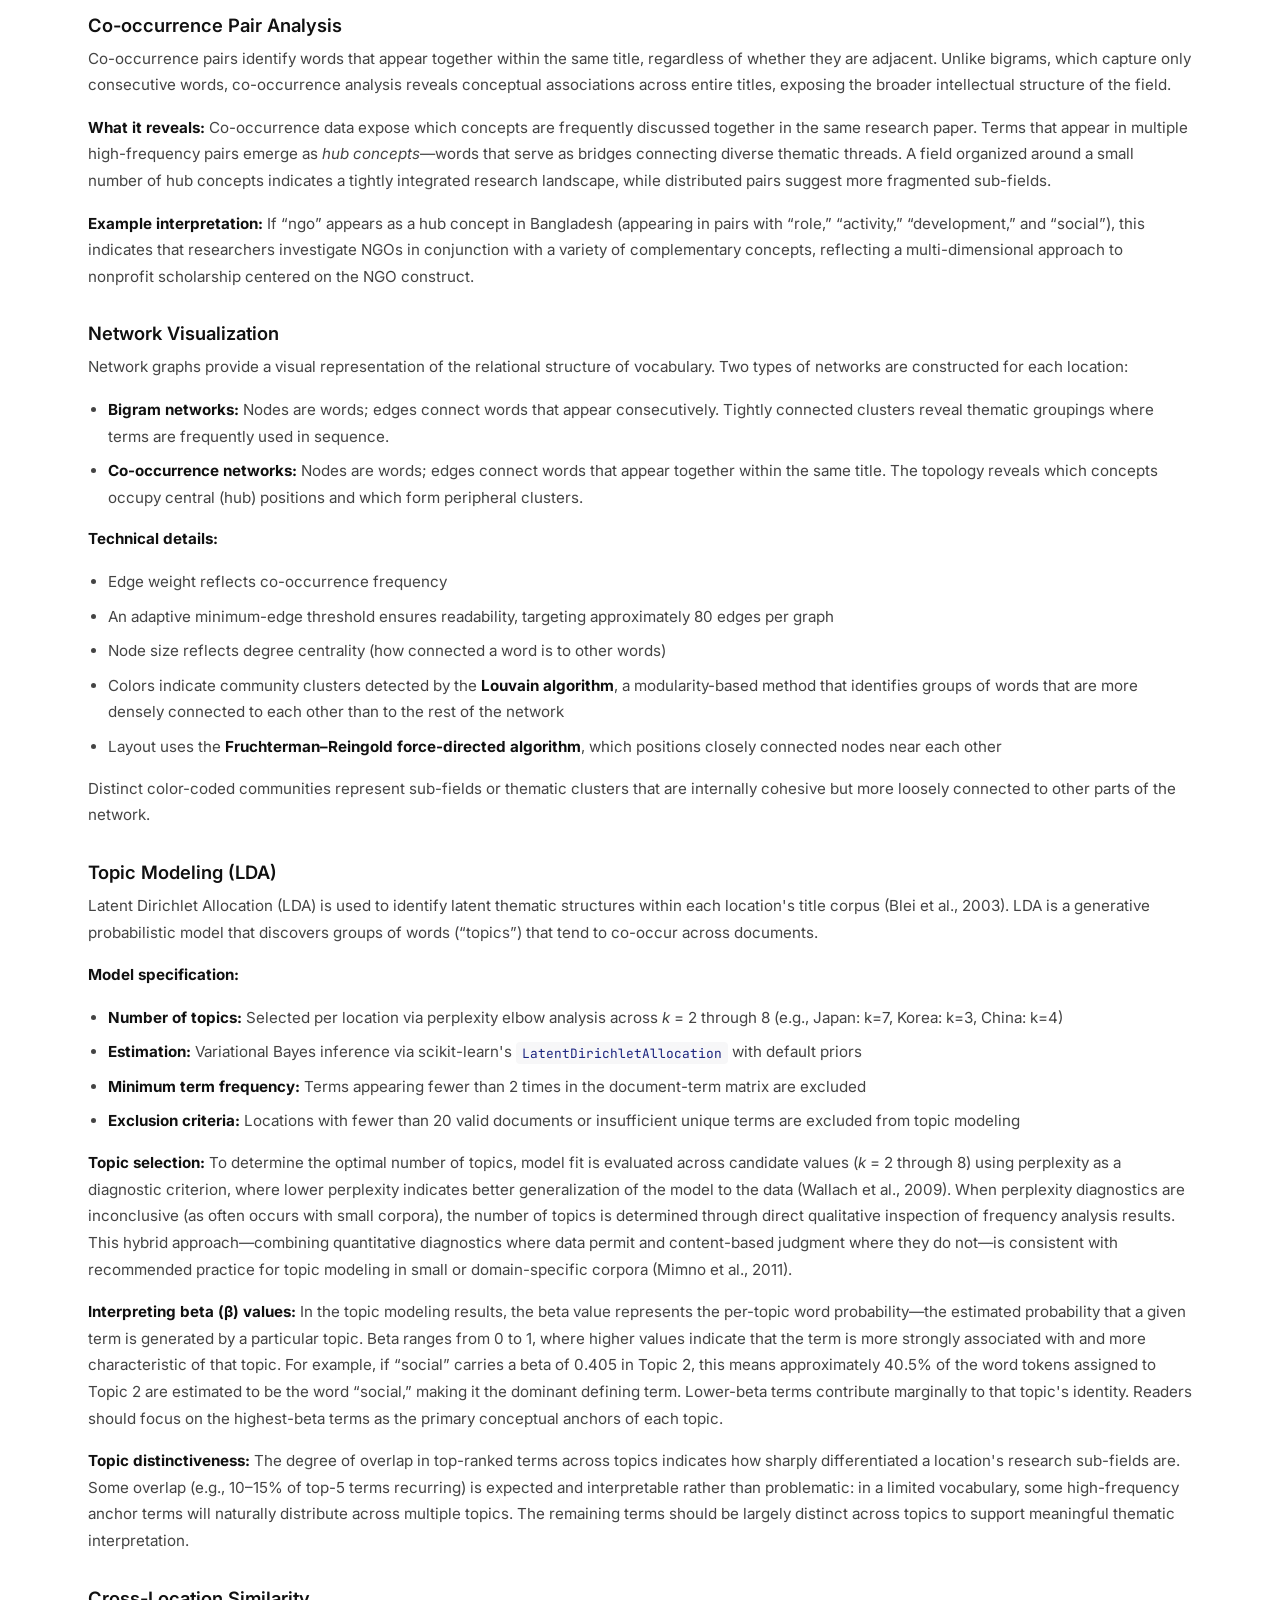
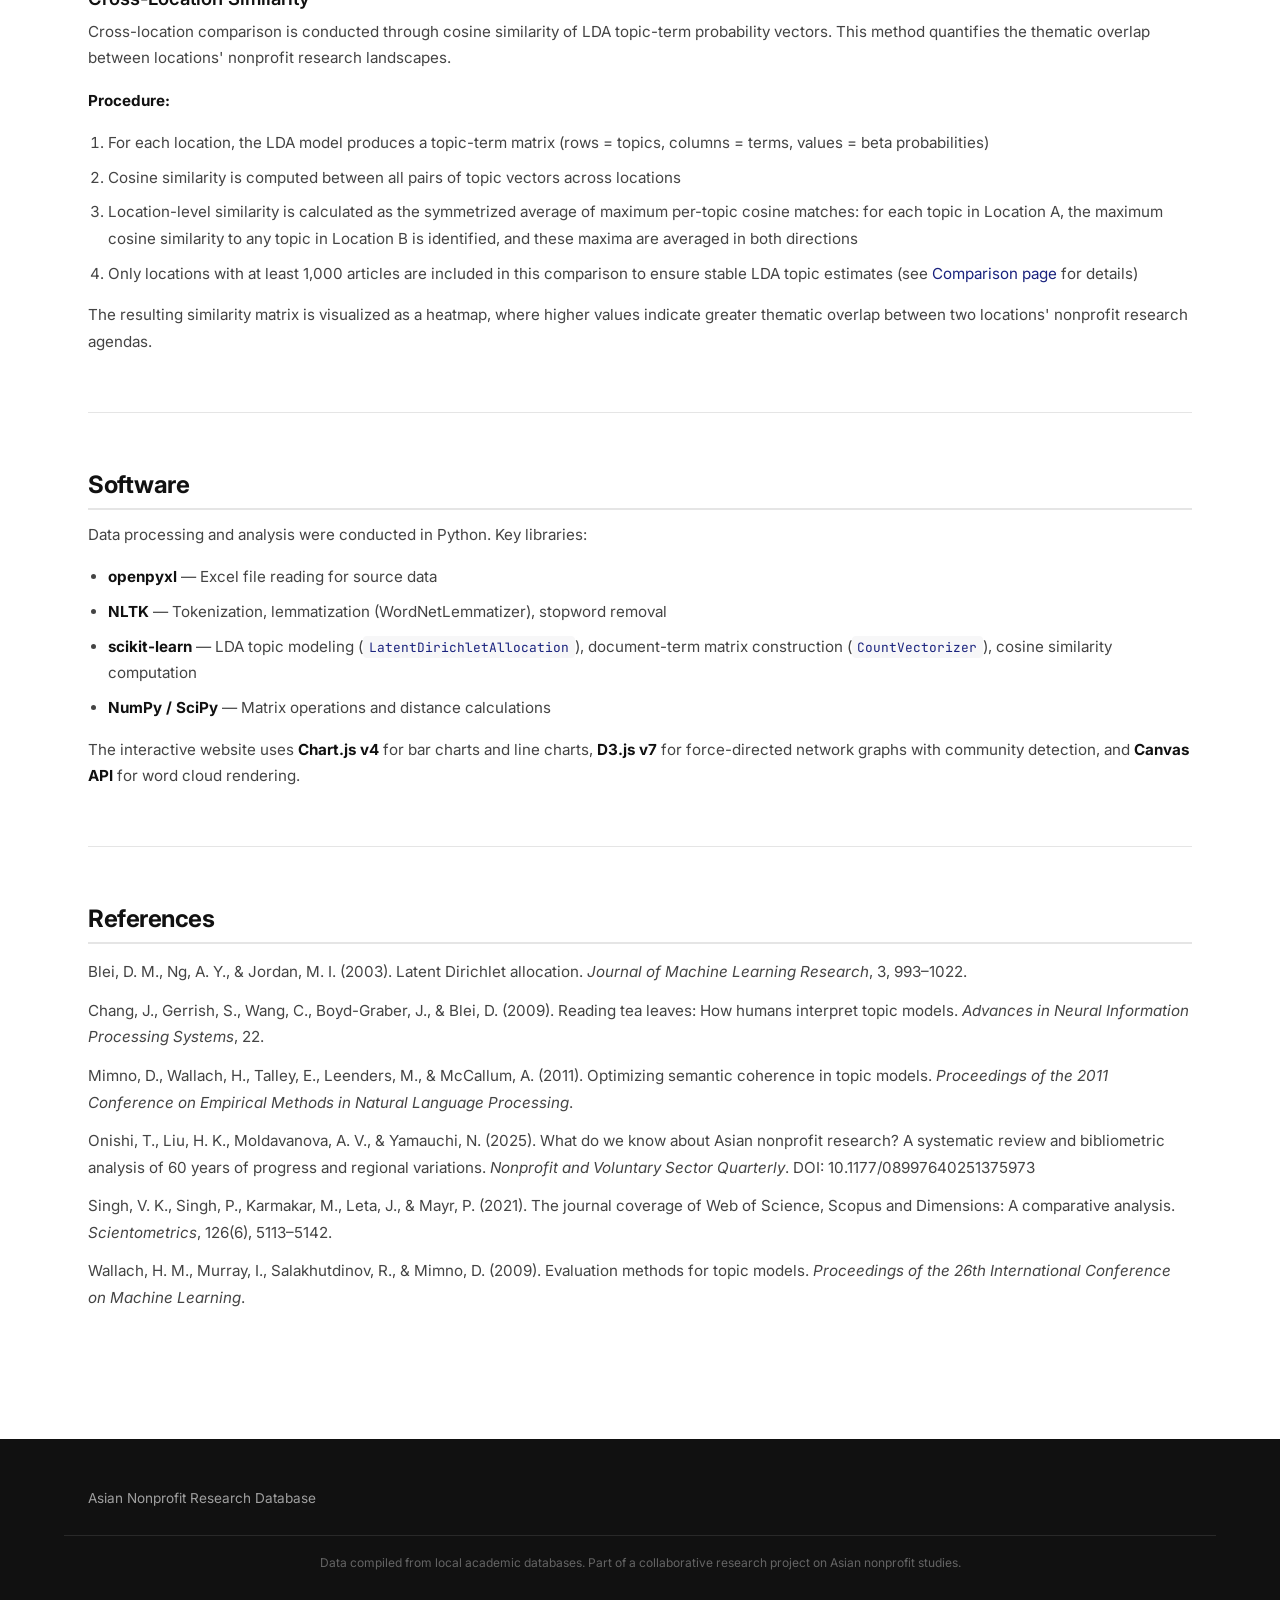
==== commit bada8c1e: "Refresh site design + localize Turkey display name to Türkiye Design refresh: - Header: navy bar → w" ====
--- a/about.html
+++ b/about.html
@@ -26,7 +26,7 @@
     <div class="container">
       <h1>About &amp; Methodology</h1>
 
-      <p>This database presents a comprehensive text analysis of research article titles across eight Asian locations: Bangladesh, China, Japan, Korea, Nepal, Taiwan, Turkey, and Vietnam. The analysis encompasses over 16,000 articles spanning from 1984 to 2026, representing the breadth of nonprofit and voluntary sector scholarship in each location.</p>
+      <p>This database presents a comprehensive text analysis of research article titles across eight Asian locations: Bangladesh, China, Japan, Korea, Nepal, Taiwan, Türkiye, and Vietnam. The analysis encompasses over 16,000 articles spanning from 1984 to 2026, representing the breadth of nonprofit and voluntary sector scholarship in each location.</p>
 
       <hr>
 
@@ -45,7 +45,7 @@
           <tbody>
             <tr><td>Japan</td><td>5,627</td><td>1990&ndash;2025</td><td>Largest corpus; titles translated from Japanese via DeepL</td></tr>
             <tr><td>Korea</td><td>5,105</td><td>1987&ndash;2019</td><td>Titles in Korean with English translations</td></tr>
-            <tr><td>Turkey</td><td>2,039</td><td>1938&ndash;2026</td><td>Longest temporal range; Turkish titles translated</td></tr>
+            <tr><td>Türkiye</td><td>2,039</td><td>1938&ndash;2026</td><td>Longest temporal range; Turkish titles translated</td></tr>
             <tr><td>Taiwan</td><td>1,557</td><td>1984&ndash;2025</td><td>Mixed Chinese/English titles</td></tr>
             <tr><td>China</td><td>1,500</td><td>2008&ndash;2019</td><td>More bounded temporal window</td></tr>
             <tr><td>Nepal</td><td>166</td><td>2001&ndash;2025</td><td>Smaller but growing corpus</td></tr>
--- a/css/style.css
+++ b/css/style.css
@@ -1,7 +1,7 @@
 /* ============================================================
    Asian Nonprofit Research — Site Styles
    ============================================================ */
-@import url('https://fonts.googleapis.com/css2?family=Inter:wght@300;400;500;600;700;800&family=JetBrains+Mono:wght@400;500&display=swap');
+@import url('https://fonts.googleapis.com/css2?family=Inter:wght@300;400;500;600;700;800&family=Lora:ital,wght@0,400;0,500;1,400;1,500&family=JetBrains+Mono:wght@400;500&display=swap');
 
 :root {
   --bg: #ffffff;
@@ -17,7 +17,13 @@
   --primary-bg: #e8eaf6;
   --accent: #283593;
   --accent-light: #5c6bc0;
+  /* Warm secondary accent — pairs with navy for editorial scholarly feel */
+  --accent-warm: #b45309;
+  --accent-warm-soft: #d97706;
+  --accent-warm-bg: #fef3c7;
+  --accent-warm-border: rgba(180, 83, 9, 0.18);
   --font-sans: 'Inter', -apple-system, sans-serif;
+  --font-serif: 'Lora', 'Georgia', serif;
   --font-mono: 'JetBrains Mono', 'Menlo', monospace;
   --max-wide: 72rem;
   --section-gap: 3.5rem;
@@ -55,24 +61,24 @@
 .container { max-width: var(--max-wide); margin: 0 auto; padding: 0 1.5rem; }
 main { padding: 2.5rem 0 var(--section-gap); }
 
-/* Header */
-.site-header { background: #1a237e; position: sticky; top: 0; z-index: 100; }
+/* Header — minimal: white bg with thin border, content-first */
+.site-header { background: rgba(255,255,255,0.92); backdrop-filter: saturate(180%) blur(12px); -webkit-backdrop-filter: saturate(180%) blur(12px); border-bottom: 1px solid var(--border); position: sticky; top: 0; z-index: 100; }
 .nav-inner { max-width: var(--max-wide); margin: 0 auto; padding: 0 1.5rem; display: flex; align-items: center; justify-content: space-between; min-height: 3.5rem; }
-.nav-brand { font-size: 0.9rem; font-weight: 700; color: #fff; display: flex; align-items: center; gap: 0.6rem; }
-.nav-brand:hover { color: #fff; text-decoration: none; }
+.nav-brand { font-size: 0.92rem; font-weight: 700; color: var(--ink); display: flex; align-items: center; gap: 0.6rem; letter-spacing: -0.01em; }
+.nav-brand:hover { color: var(--primary); text-decoration: none; }
 .nav-links { display: flex; gap: 0.15rem; list-style: none; margin: 0; padding: 0; }
-.nav-links a { color: rgba(255,255,255,.7); font-size: 0.88rem; font-weight: 500; padding: 0.6rem 0.85rem; border-bottom: 2px solid transparent; transition: all .15s; }
-.nav-links a:hover { color: #fff; text-decoration: none; }
-.nav-links a.active { color: var(--accent-light); border-bottom-color: var(--accent-light); }
-.nav-toggle { display: none; background: none; border: none; color: #fff; font-size: 1.3rem; cursor: pointer; }
+.nav-links a { color: var(--ink-muted); font-size: 0.88rem; font-weight: 500; padding: 0.6rem 0.85rem; border-bottom: 2px solid transparent; transition: color .15s, border-color .15s; }
+.nav-links a:hover { color: var(--ink); text-decoration: none; }
+.nav-links a.active { color: var(--primary); border-bottom-color: var(--primary); }
+.nav-toggle { display: none; background: none; border: none; color: var(--ink); font-size: 1.3rem; cursor: pointer; }
 
 /* Hero */
 .hero { padding: 3.5rem 0 2rem; }
 .hero h1 { font-size: 2.75rem; font-weight: 800; letter-spacing: -0.04em; line-height: 1.1; margin: 0 0 1.25rem; }
-.hero .subtitle { font-size: 1.15rem; color: var(--ink-secondary); max-width: 54rem; line-height: 1.6; margin-bottom: 1.5rem; }
+.hero .subtitle { font-family: var(--font-serif); font-style: italic; font-weight: 400; font-size: 1.15rem; color: var(--ink-secondary); max-width: 54rem; line-height: 1.65; margin-bottom: 1.5rem; }
 
 /* Stats Bar */
-.stats-bar { display: grid; grid-template-columns: repeat(4, 1fr); gap: 0; margin: 2rem auto; max-width: var(--max-wide); padding: 0 1.5rem; border-top: 1px solid var(--border); border-bottom: 1px solid var(--border); }
+.stats-bar { display: grid; grid-template-columns: repeat(3, 1fr); gap: 0; margin: 2rem auto; max-width: var(--max-wide); padding: 0 1.5rem; border-top: 1px solid var(--border); border-bottom: 1px solid var(--border); }
 .stat-card { text-align: center; padding: 1.5rem 0.5rem; border-right: 1px solid var(--border); }
 .stat-card:last-child { border-right: none; }
 .stat-card .number { font-size: 2.25rem; font-weight: 800; color: var(--accent); display: block; line-height: 1; letter-spacing: -0.03em; }
@@ -80,15 +86,19 @@
 
 /* Section */
 .section { margin-bottom: var(--section-gap); }
-.section-label { font-size: 0.7rem; font-weight: 700; text-transform: uppercase; letter-spacing: 0.1em; color: var(--primary); margin-bottom: 0.25rem; }
+.section-label { font-size: 0.7rem; font-weight: 700; text-transform: uppercase; letter-spacing: 0.12em; color: var(--accent-warm); margin-bottom: 0.25rem; }
 
 /* Country Cards */
 .country-grid { display: grid; grid-template-columns: repeat(auto-fill, minmax(280px, 1fr)); gap: 1rem; margin: 1.5rem 0; }
-.country-card { background: var(--bg-alt); border: 1px solid var(--border); border-radius: 8px; padding: 1.25rem 1.5rem; transition: border-color .15s, box-shadow .15s; cursor: pointer; text-decoration: none; color: inherit; display: block; }
-.country-card:hover { border-color: var(--accent); box-shadow: 0 2px 8px rgba(26,35,126,.08); text-decoration: none; color: inherit; }
+.country-card { background: var(--bg-alt); border: 1px solid var(--border); border-radius: 8px; padding: 1.25rem 1.5rem 1rem; transition: border-color .15s, box-shadow .15s, transform .15s; cursor: pointer; text-decoration: none; color: inherit; display: block; position: relative; }
+.country-card:hover { border-color: var(--accent); box-shadow: 0 2px 8px rgba(26,35,126,.08); text-decoration: none; color: inherit; transform: translateY(-1px); }
+.country-card:hover .card-spark { color: var(--accent-warm); opacity: 1; }
 .country-card h3 { margin: 0 0 0.5rem; font-size: 1.1rem; }
 .country-card .meta { font-size: 0.82rem; color: var(--ink-muted); }
 .country-card .count { font-family: var(--font-mono); font-size: 1.5rem; font-weight: 700; color: var(--accent); }
+.country-card .card-spark { display: block; width: 100%; height: 30px; margin-top: 0.65rem; color: var(--accent-warm-soft); opacity: 0.78; transition: color .2s, opacity .2s; }
+.country-card .card-spark polyline { vector-effect: non-scaling-stroke; }
+.country-card .card-spark .spark-area { fill: currentColor; opacity: 0.12; }
 
 /* Chart */
 .chart-container { background: var(--bg-alt); border: 1px solid var(--border); border-radius: 8px; padding: 1.5rem; margin: 1.5rem 0; }
@@ -101,8 +111,27 @@
 .table-wrap { overflow-x: auto; }
 
 /* Callout */
-.callout { background: var(--primary-bg); border: 1px solid rgba(26,35,126,.12); border-left: 3px solid var(--primary); border-radius: 0 8px 8px 0; padding: 1rem 1.25rem; margin: 1.5rem 0; font-size: 0.92rem; }
+.callout { background: var(--accent-warm-bg); border: 1px solid var(--accent-warm-border); border-left: 3px solid var(--accent-warm); border-radius: 0 8px 8px 0; padding: 1rem 1.25rem; margin: 1.5rem 0; font-family: var(--font-serif); font-style: italic; font-size: 0.95rem; color: var(--ink-secondary); }
 .callout p:last-child { margin-bottom: 0; }
+.callout strong, .callout a { font-style: normal; }
+
+/* Region map (Asia choropleth — covered locations highlighted) */
+.region-map { margin: 2rem 0 0.5rem; }
+.region-map .map-caption { font-size: 0.7rem; font-weight: 700; text-transform: uppercase; letter-spacing: 0.12em; color: var(--accent-warm); margin-bottom: 0.5rem; }
+.region-map .map-frame { background: linear-gradient(180deg, #fafbfd 0%, #f4f6fa 100%); border: 1px solid var(--border); border-radius: 12px; padding: 0.75rem 0.5rem; overflow: hidden; }
+.region-map svg.asia { display: block; width: 100%; height: auto; }
+.region-map .ctry { stroke: rgba(0,0,0,0.08); stroke-width: 0.5; stroke-linejoin: round; transition: fill-opacity .2s; }
+.region-map .ctry.base { fill: #d8dde6; }
+.region-map .ctry.covered { fill: var(--primary); fill-opacity: 0.85; cursor: default; }
+.region-map .ctry.covered:hover { fill-opacity: 1; }
+.region-map .ctry-label { font-family: var(--font-sans); font-size: 11px; font-weight: 700; fill: #fff; paint-order: stroke; stroke: rgba(0,0,0,0.6); stroke-width: 2.2; stroke-linejoin: round; pointer-events: none; }
+.region-map .ctry-count { font-family: var(--font-mono); font-size: 9px; fill: rgba(255,255,255,0.95); paint-order: stroke; stroke: rgba(0,0,0,0.6); stroke-width: 1.8; stroke-linejoin: round; pointer-events: none; }
+.region-map .map-fallback { padding: 2rem 1rem; text-align: center; color: var(--ink-muted); font-size: 0.9rem; font-style: italic; }
+@media (max-width: 768px) {
+  .region-map .map-frame { padding: 0.5rem 0.25rem; }
+  .region-map .ctry-label { font-size: 14px; }
+  .region-map .ctry-count { font-size: 12px; }
+}
 
 /* Country nav pills */
 .country-nav { display: flex; flex-wrap: wrap; gap: 0.5rem; margin: 1.5rem 0; padding: 1rem 1.25rem; background: var(--bg-alt); border: 1px solid var(--border); border-radius: 8px; }
@@ -118,11 +147,13 @@
 @media (max-width: 768px) {
   .hero { padding: 2rem 0 1.5rem; }
   .hero h1 { font-size: 2rem; }
-  .stats-bar { grid-template-columns: repeat(2, 1fr); }
-  .stat-card .number { font-size: 1.3rem; }
+  .stats-bar { grid-template-columns: repeat(3, 1fr); }
+  .stat-card { padding: 1rem 0.25rem; }
+  .stat-card .number { font-size: 1.05rem; letter-spacing: -0.02em; }
+  .stat-card .label { font-size: 0.58rem; letter-spacing: 0.04em; }
   h1 { font-size: 1.75rem; }
   .nav-links { display: none; }
-  .nav-links.open { display: flex; flex-direction: column; position: absolute; top: 3.5rem; left: 0; right: 0; background: #1a237e; padding: 0.5rem 1rem 1rem; border-bottom: 1px solid rgba(255,255,255,.1); }
+  .nav-links.open { display: flex; flex-direction: column; position: absolute; top: 3.5rem; left: 0; right: 0; background: rgba(255,255,255,0.98); backdrop-filter: saturate(180%) blur(12px); -webkit-backdrop-filter: saturate(180%) blur(12px); padding: 0.5rem 1rem 1rem; border-bottom: 1px solid var(--border); }
   .nav-toggle { display: block; }
   .country-grid { grid-template-columns: 1fr; }
 }
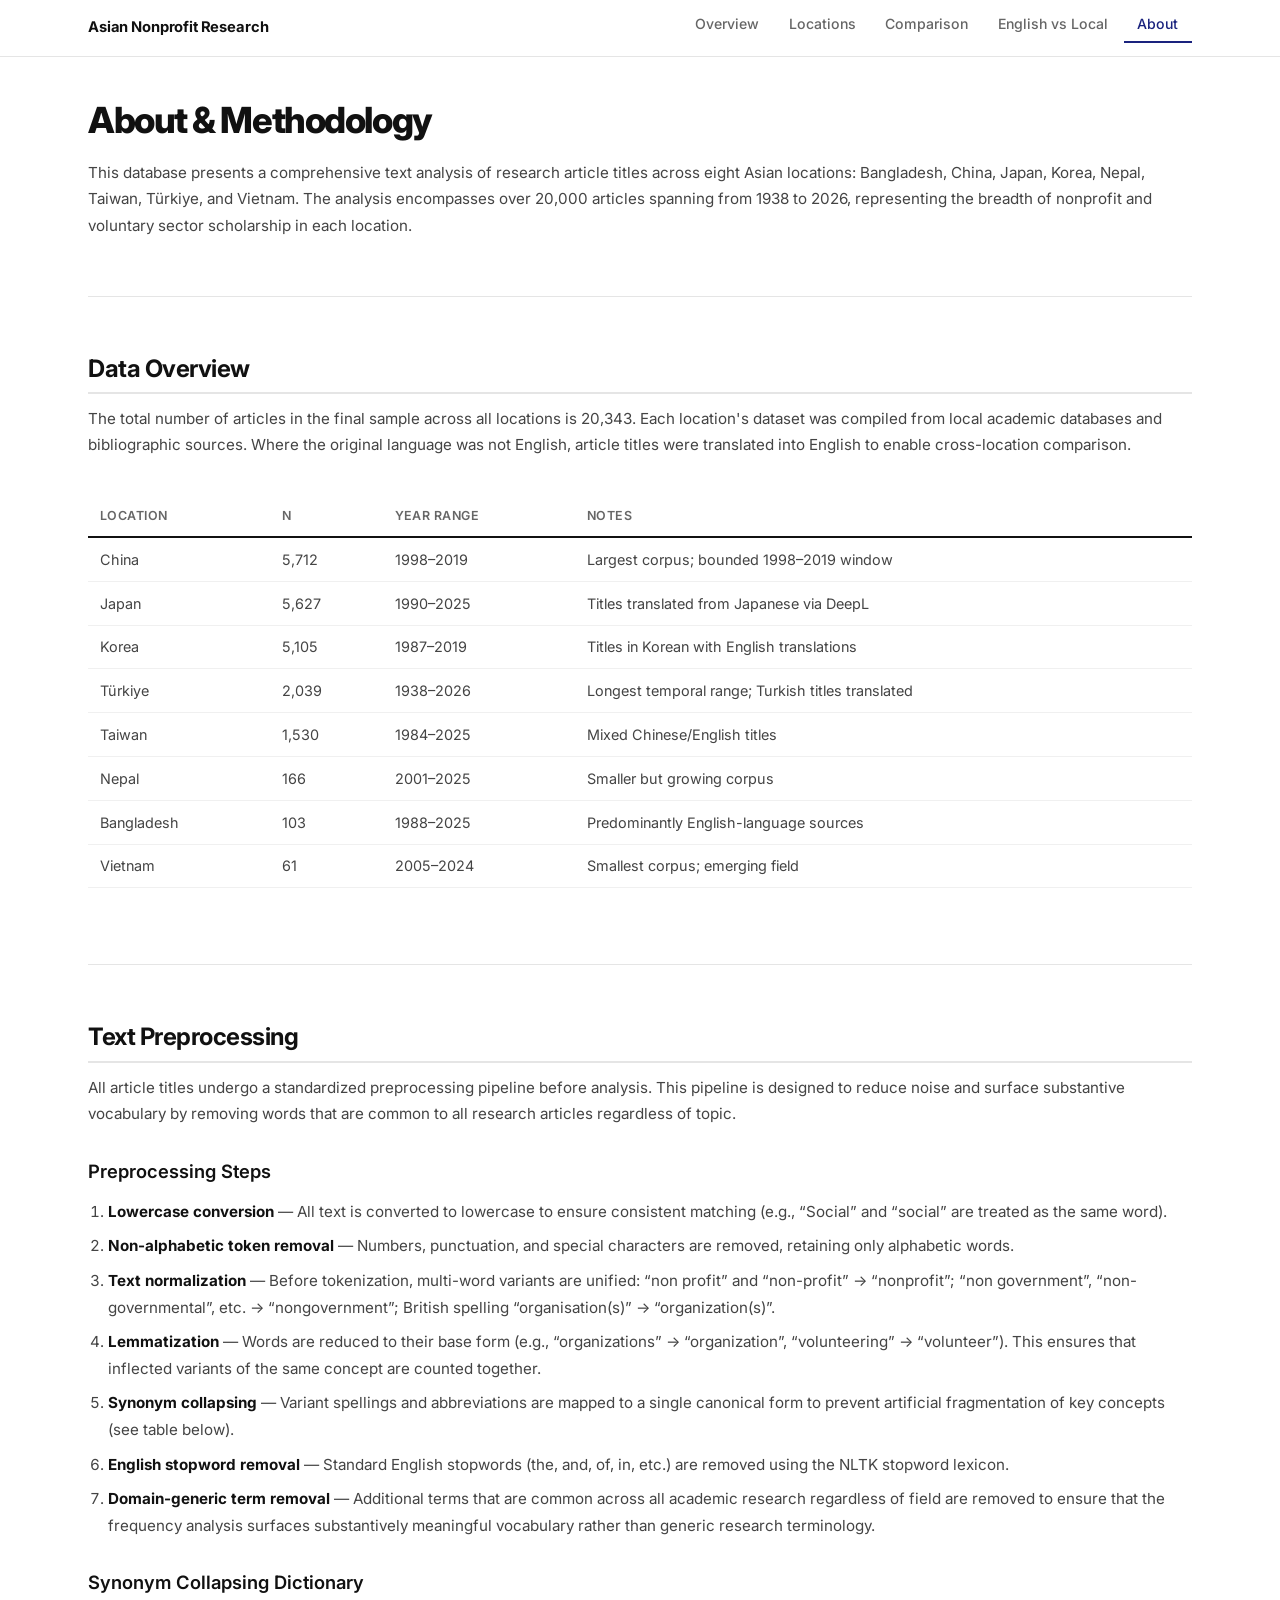
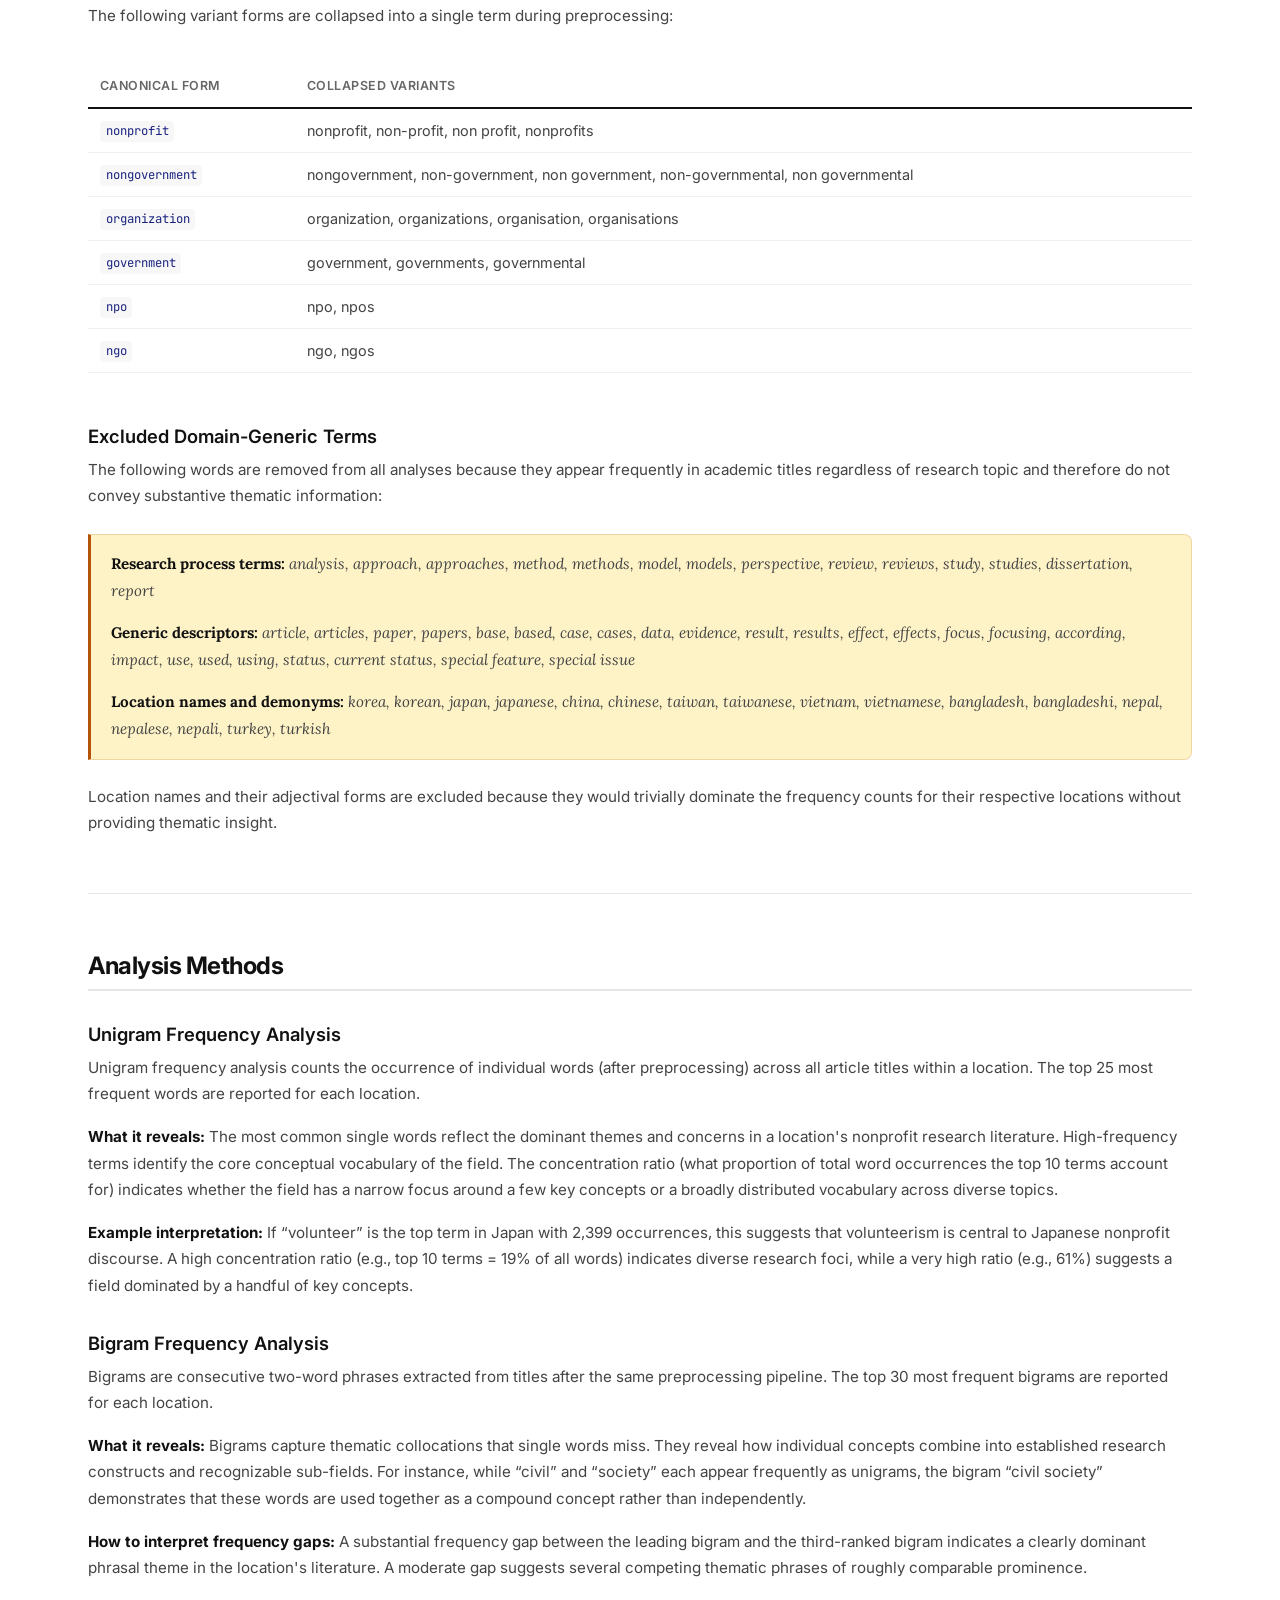
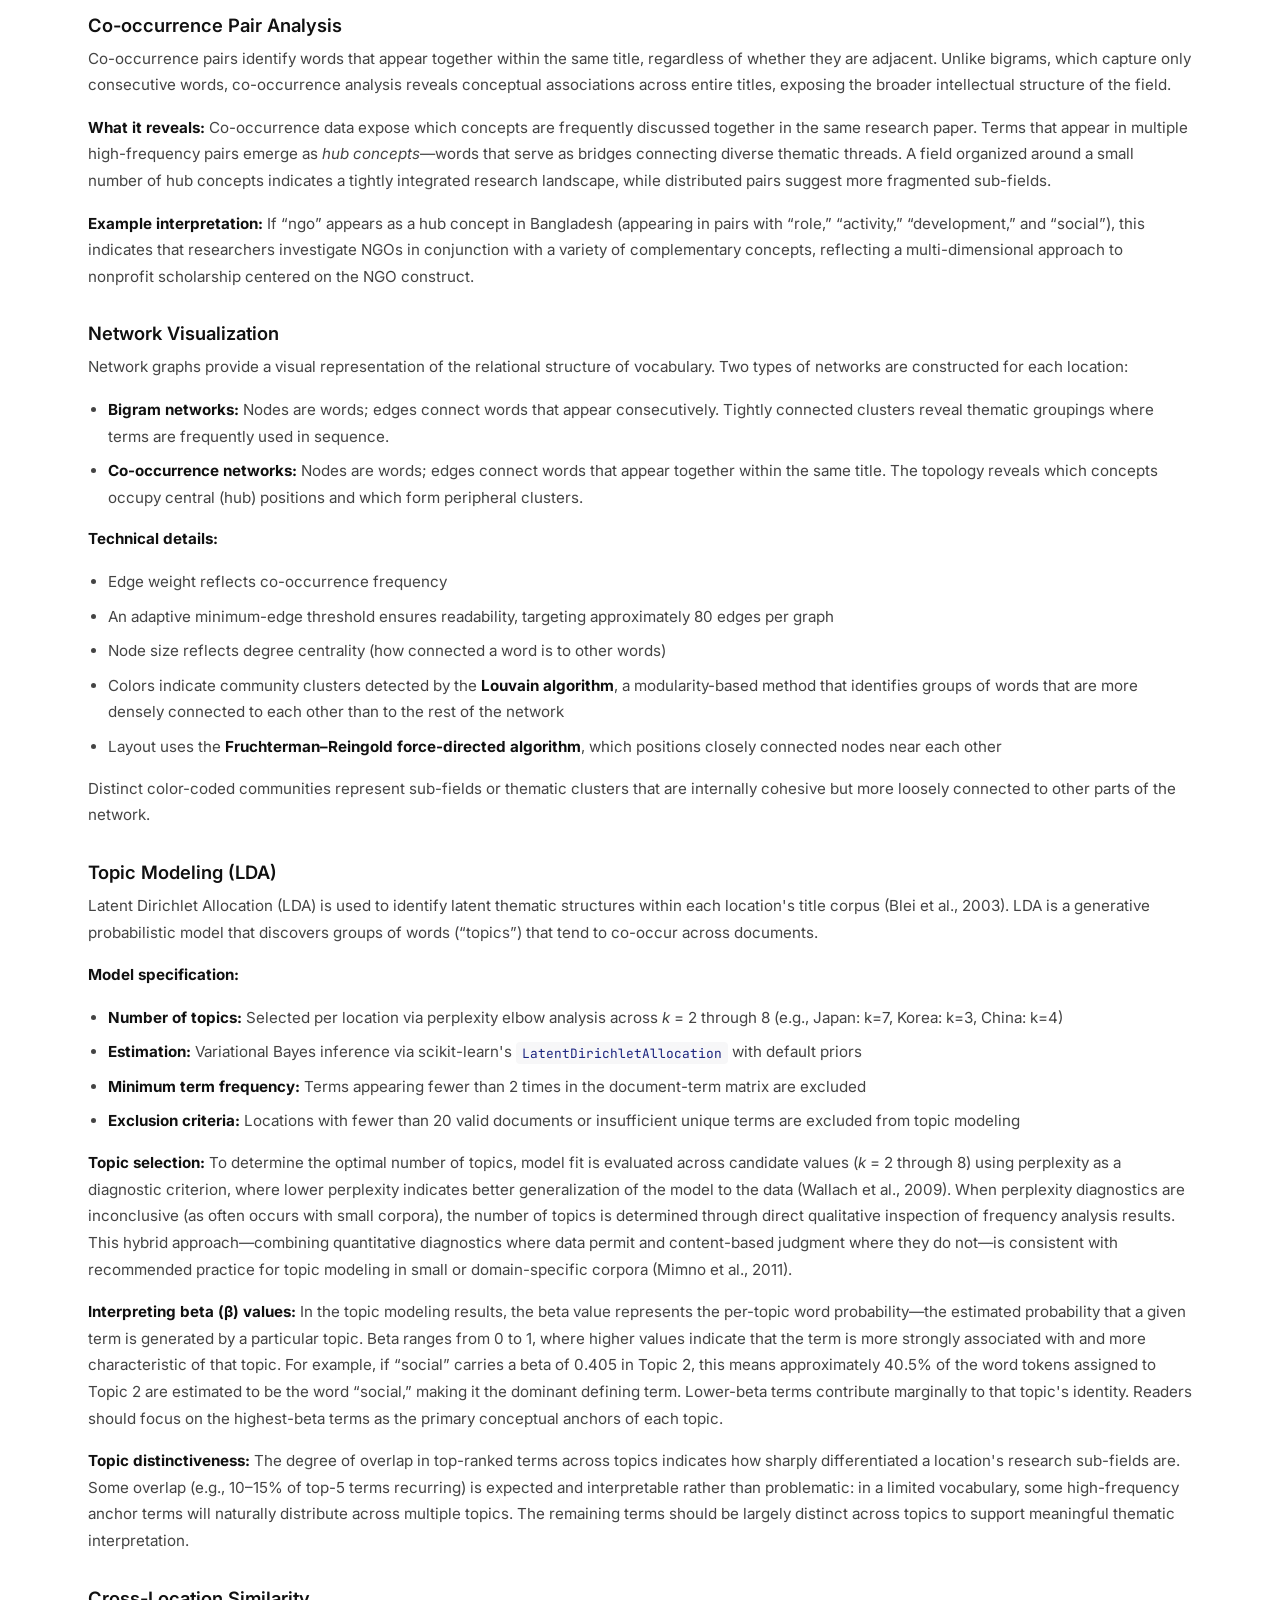
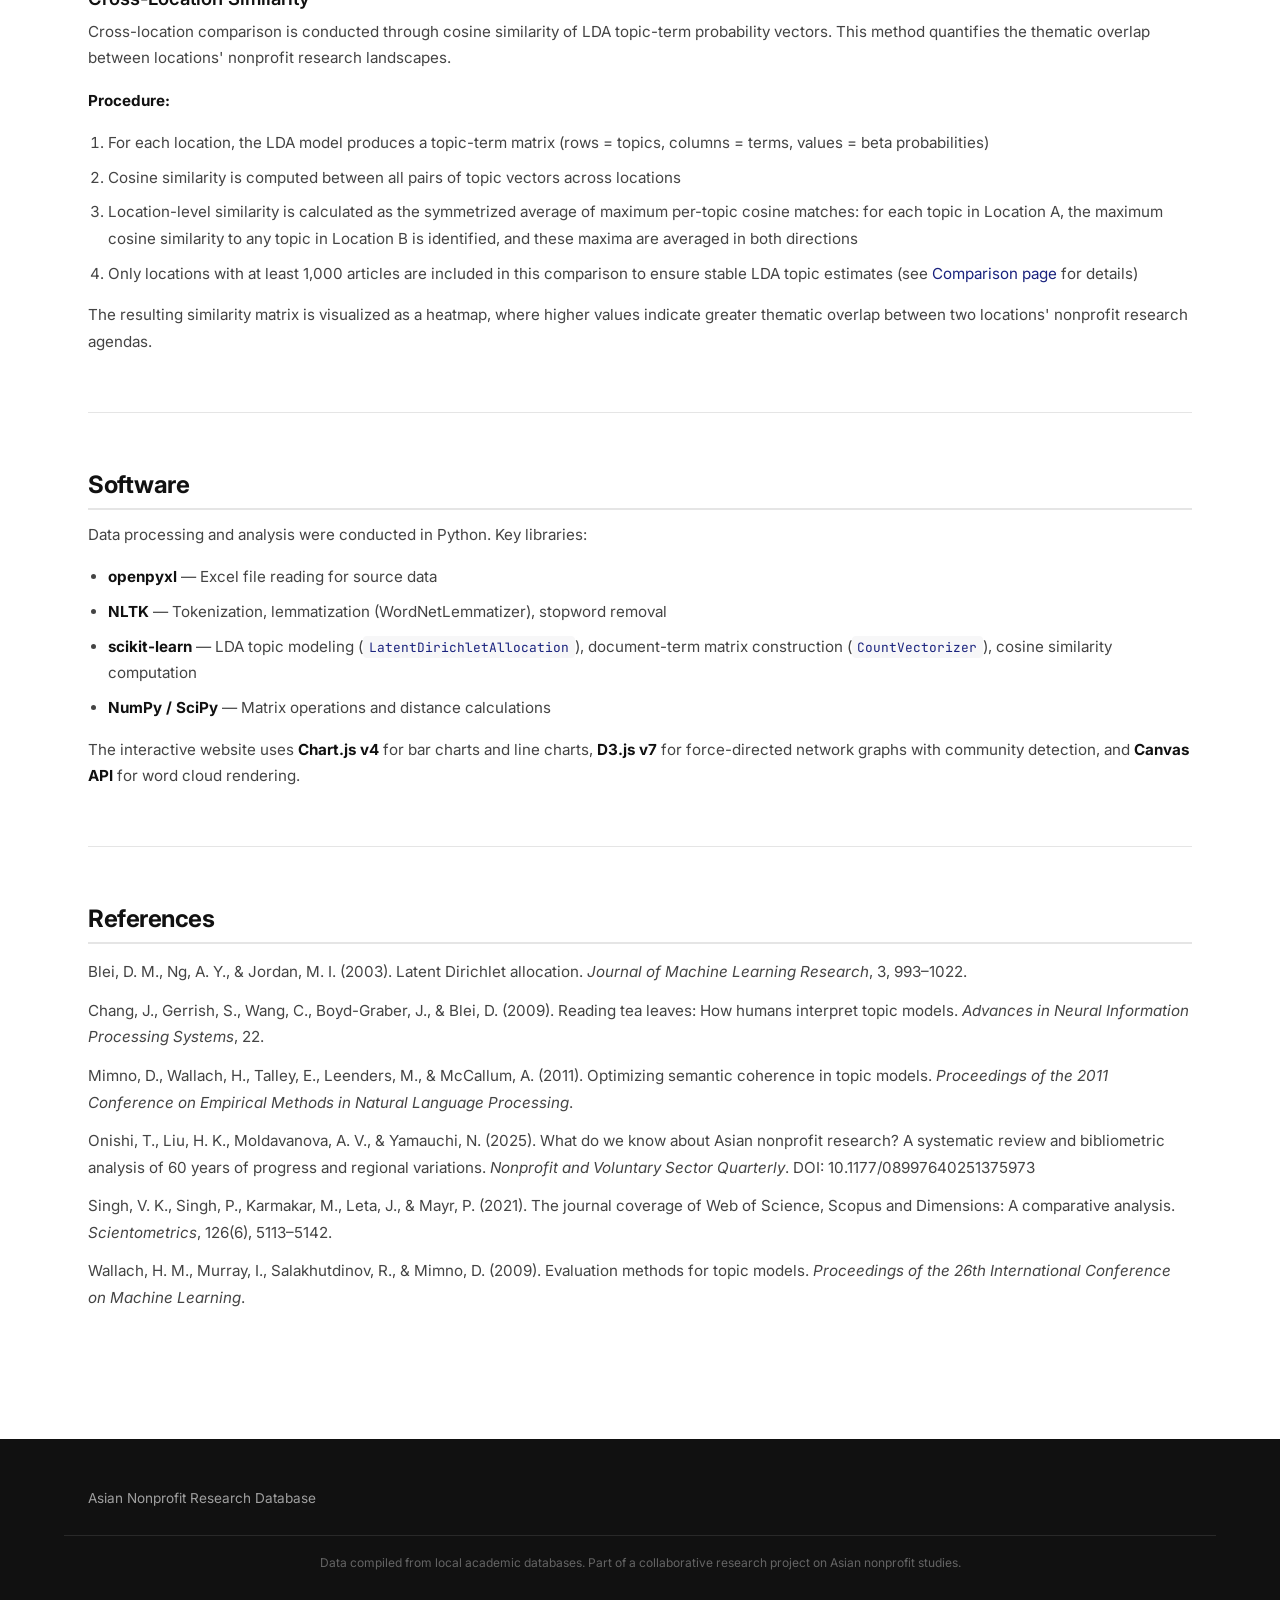
==== commit 6b974dec: "Fix stale data overview numbers across about/comparison/language pages Align all corpus counts and y" ====
--- a/about.html
+++ b/about.html
@@ -26,7 +26,7 @@
     <div class="container">
       <h1>About &amp; Methodology</h1>
 
-      <p>This database presents a comprehensive text analysis of research article titles across eight Asian locations: Bangladesh, China, Japan, Korea, Nepal, Taiwan, Türkiye, and Vietnam. The analysis encompasses over 16,000 articles spanning from 1984 to 2026, representing the breadth of nonprofit and voluntary sector scholarship in each location.</p>
+      <p>This database presents a comprehensive text analysis of research article titles across eight Asian locations: Bangladesh, China, Japan, Korea, Nepal, Taiwan, Türkiye, and Vietnam. The analysis encompasses over 20,000 articles spanning from 1938 to 2026, representing the breadth of nonprofit and voluntary sector scholarship in each location.</p>
 
       <hr>
 
@@ -35,7 +35,7 @@
            ============================================================ -->
       <h2 id="data">Data Overview</h2>
 
-      <p>The total number of articles in the final sample across all locations is 16,158. Each location's dataset was compiled from local academic databases and bibliographic sources. Where the original language was not English, article titles were translated into English to enable cross-location comparison.</p>
+      <p>The total number of articles in the final sample across all locations is 20,343. Each location's dataset was compiled from local academic databases and bibliographic sources. Where the original language was not English, article titles were translated into English to enable cross-location comparison.</p>
 
       <div class="table-wrap">
         <table>
@@ -43,11 +43,11 @@
             <tr><th>Location</th><th>N</th><th>Year Range</th><th>Notes</th></tr>
           </thead>
           <tbody>
-            <tr><td>Japan</td><td>5,627</td><td>1990&ndash;2025</td><td>Largest corpus; titles translated from Japanese via DeepL</td></tr>
+            <tr><td>China</td><td>5,712</td><td>1998&ndash;2019</td><td>Largest corpus; bounded 1998&ndash;2019 window</td></tr>
+            <tr><td>Japan</td><td>5,627</td><td>1990&ndash;2025</td><td>Titles translated from Japanese via DeepL</td></tr>
             <tr><td>Korea</td><td>5,105</td><td>1987&ndash;2019</td><td>Titles in Korean with English translations</td></tr>
             <tr><td>Türkiye</td><td>2,039</td><td>1938&ndash;2026</td><td>Longest temporal range; Turkish titles translated</td></tr>
-            <tr><td>Taiwan</td><td>1,557</td><td>1984&ndash;2025</td><td>Mixed Chinese/English titles</td></tr>
-            <tr><td>China</td><td>1,500</td><td>2008&ndash;2019</td><td>More bounded temporal window</td></tr>
+            <tr><td>Taiwan</td><td>1,530</td><td>1984&ndash;2025</td><td>Mixed Chinese/English titles</td></tr>
             <tr><td>Nepal</td><td>166</td><td>2001&ndash;2025</td><td>Smaller but growing corpus</td></tr>
             <tr><td>Bangladesh</td><td>103</td><td>1988&ndash;2025</td><td>Predominantly English-language sources</td></tr>
             <tr><td>Vietnam</td><td>61</td><td>2005&ndash;2024</td><td>Smallest corpus; emerging field</td></tr>
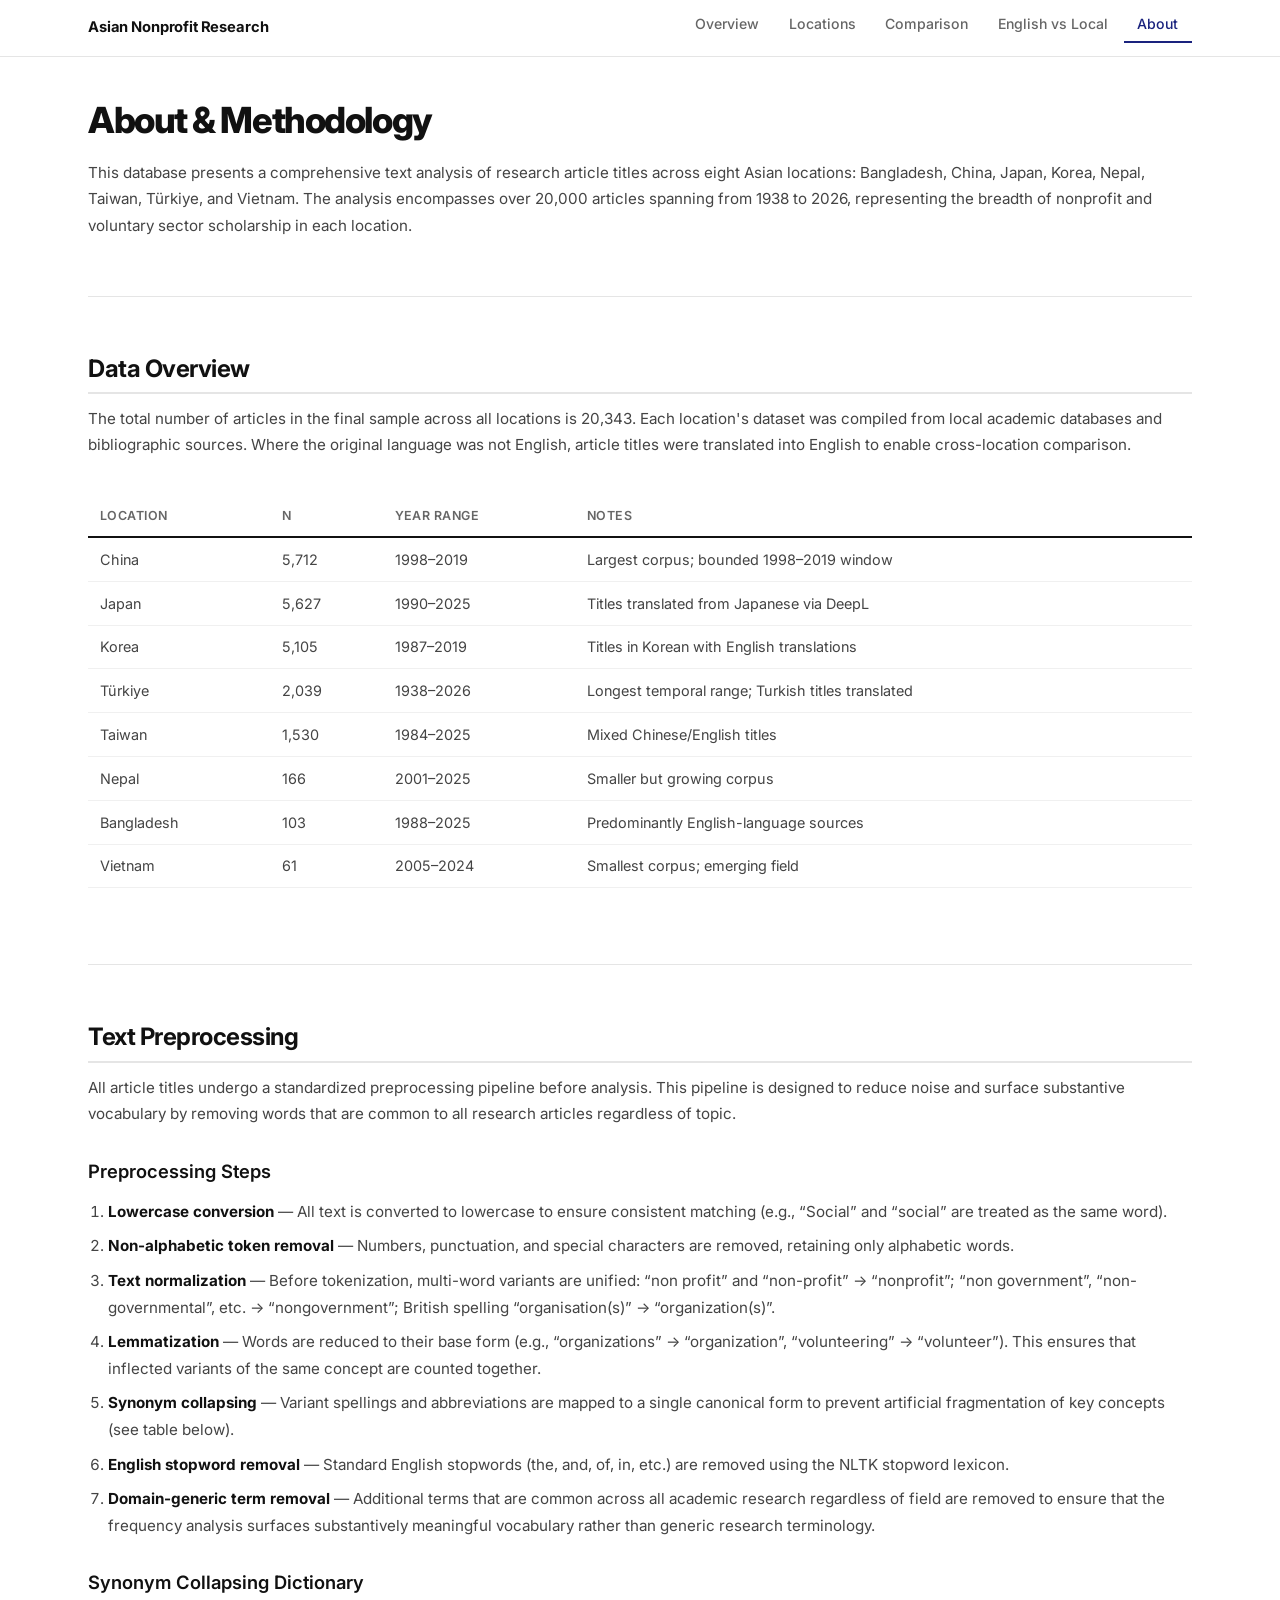
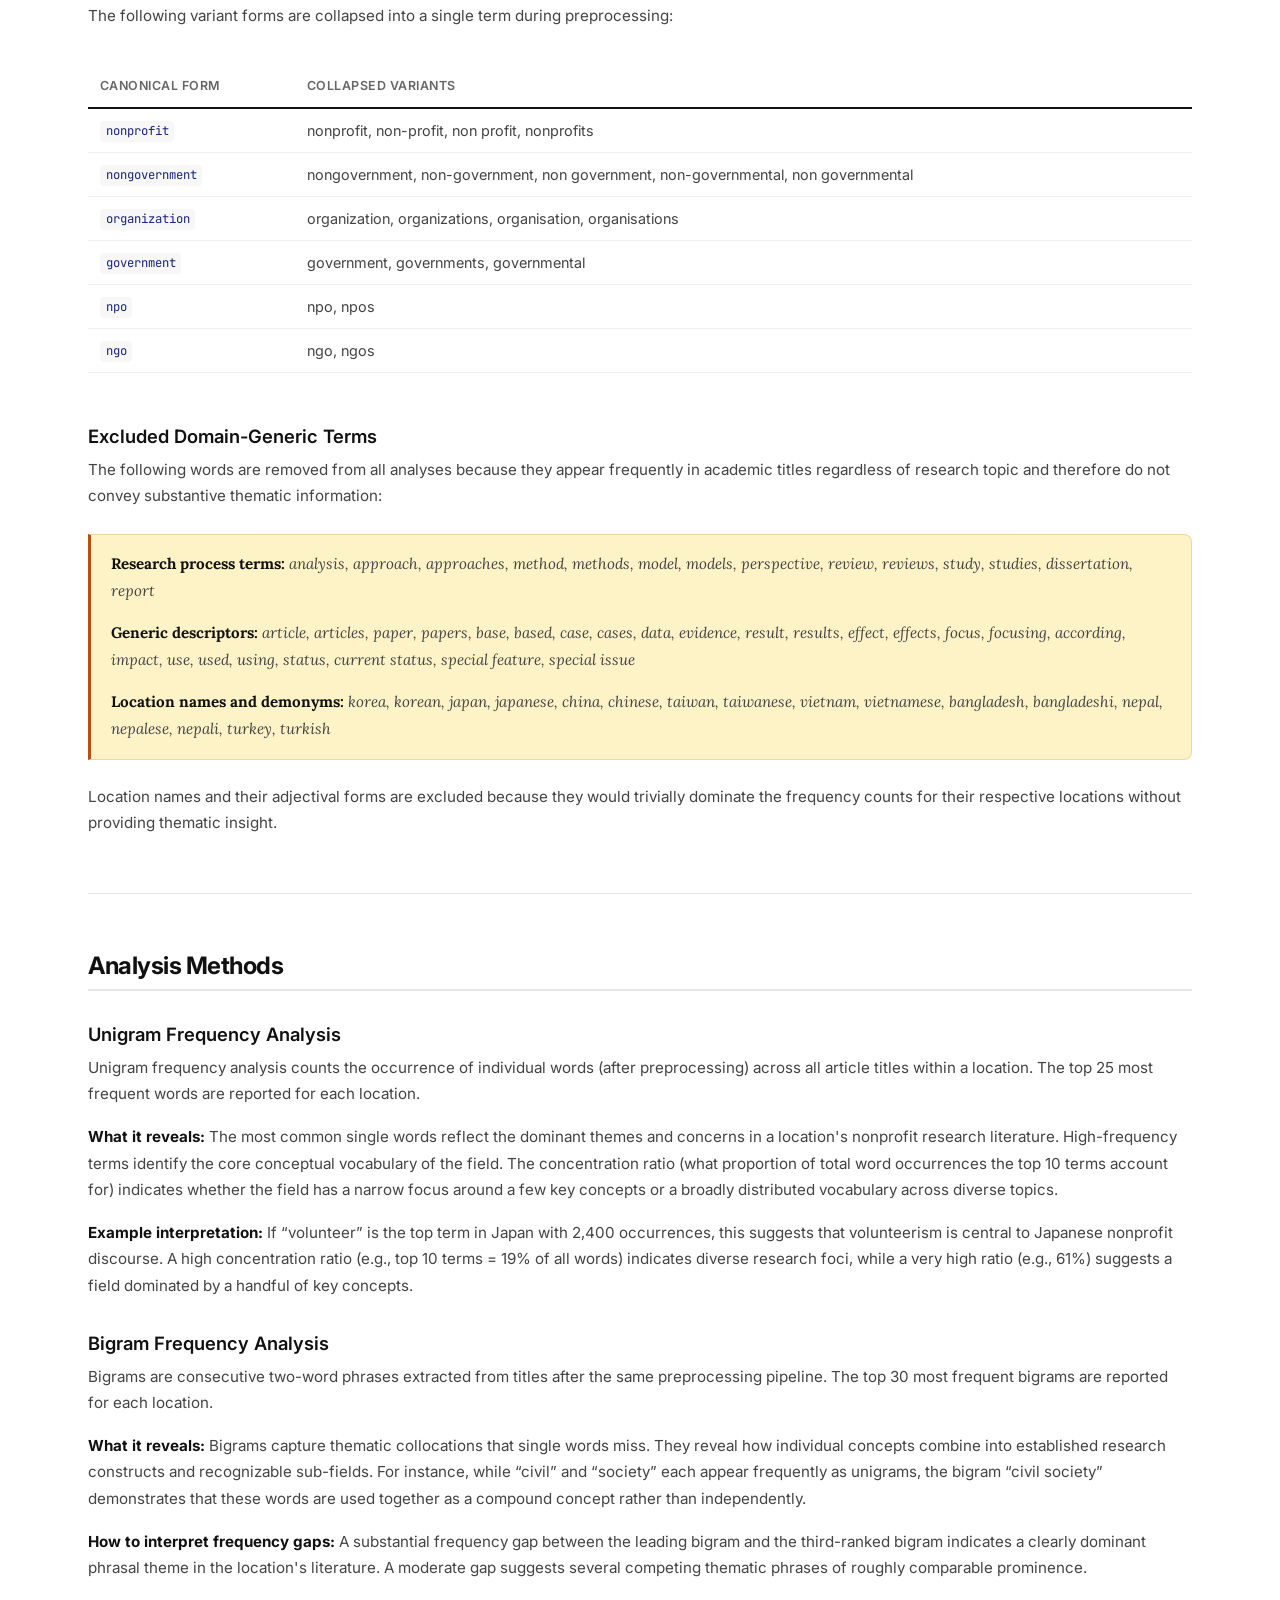
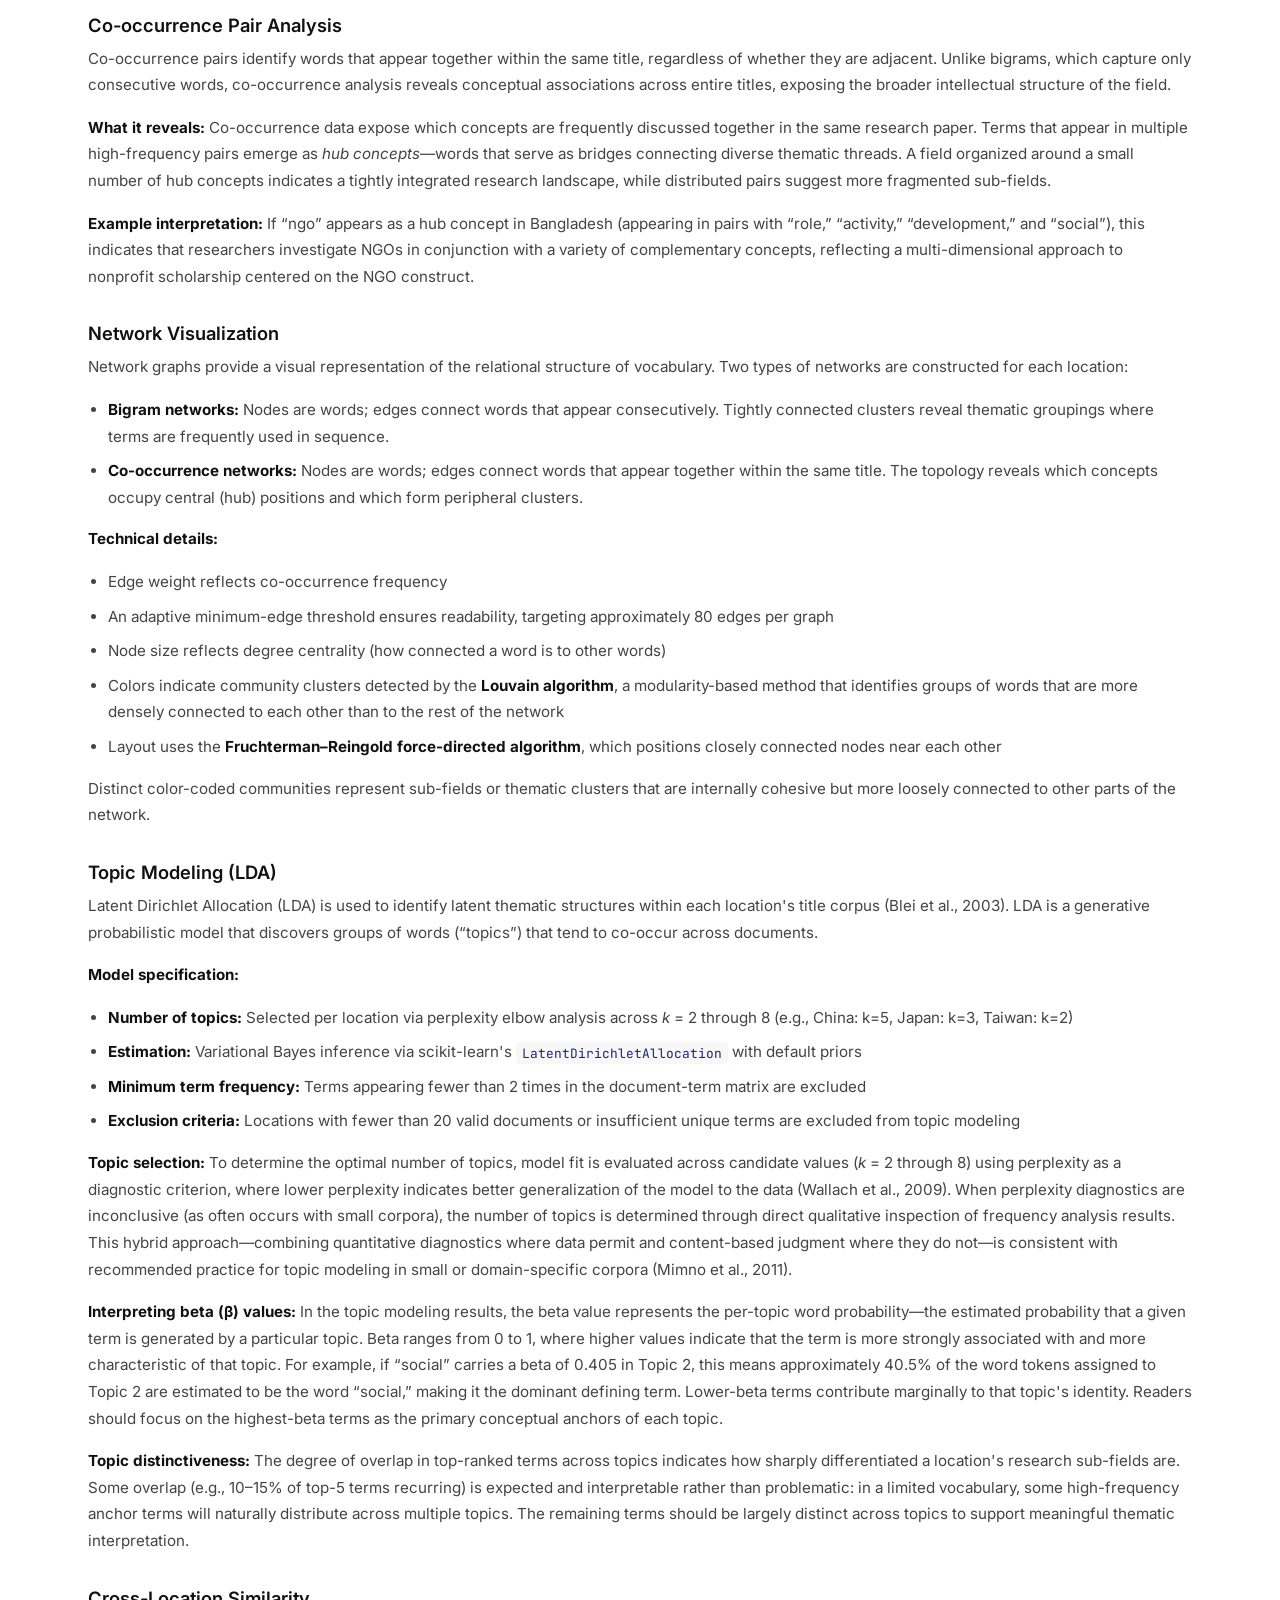
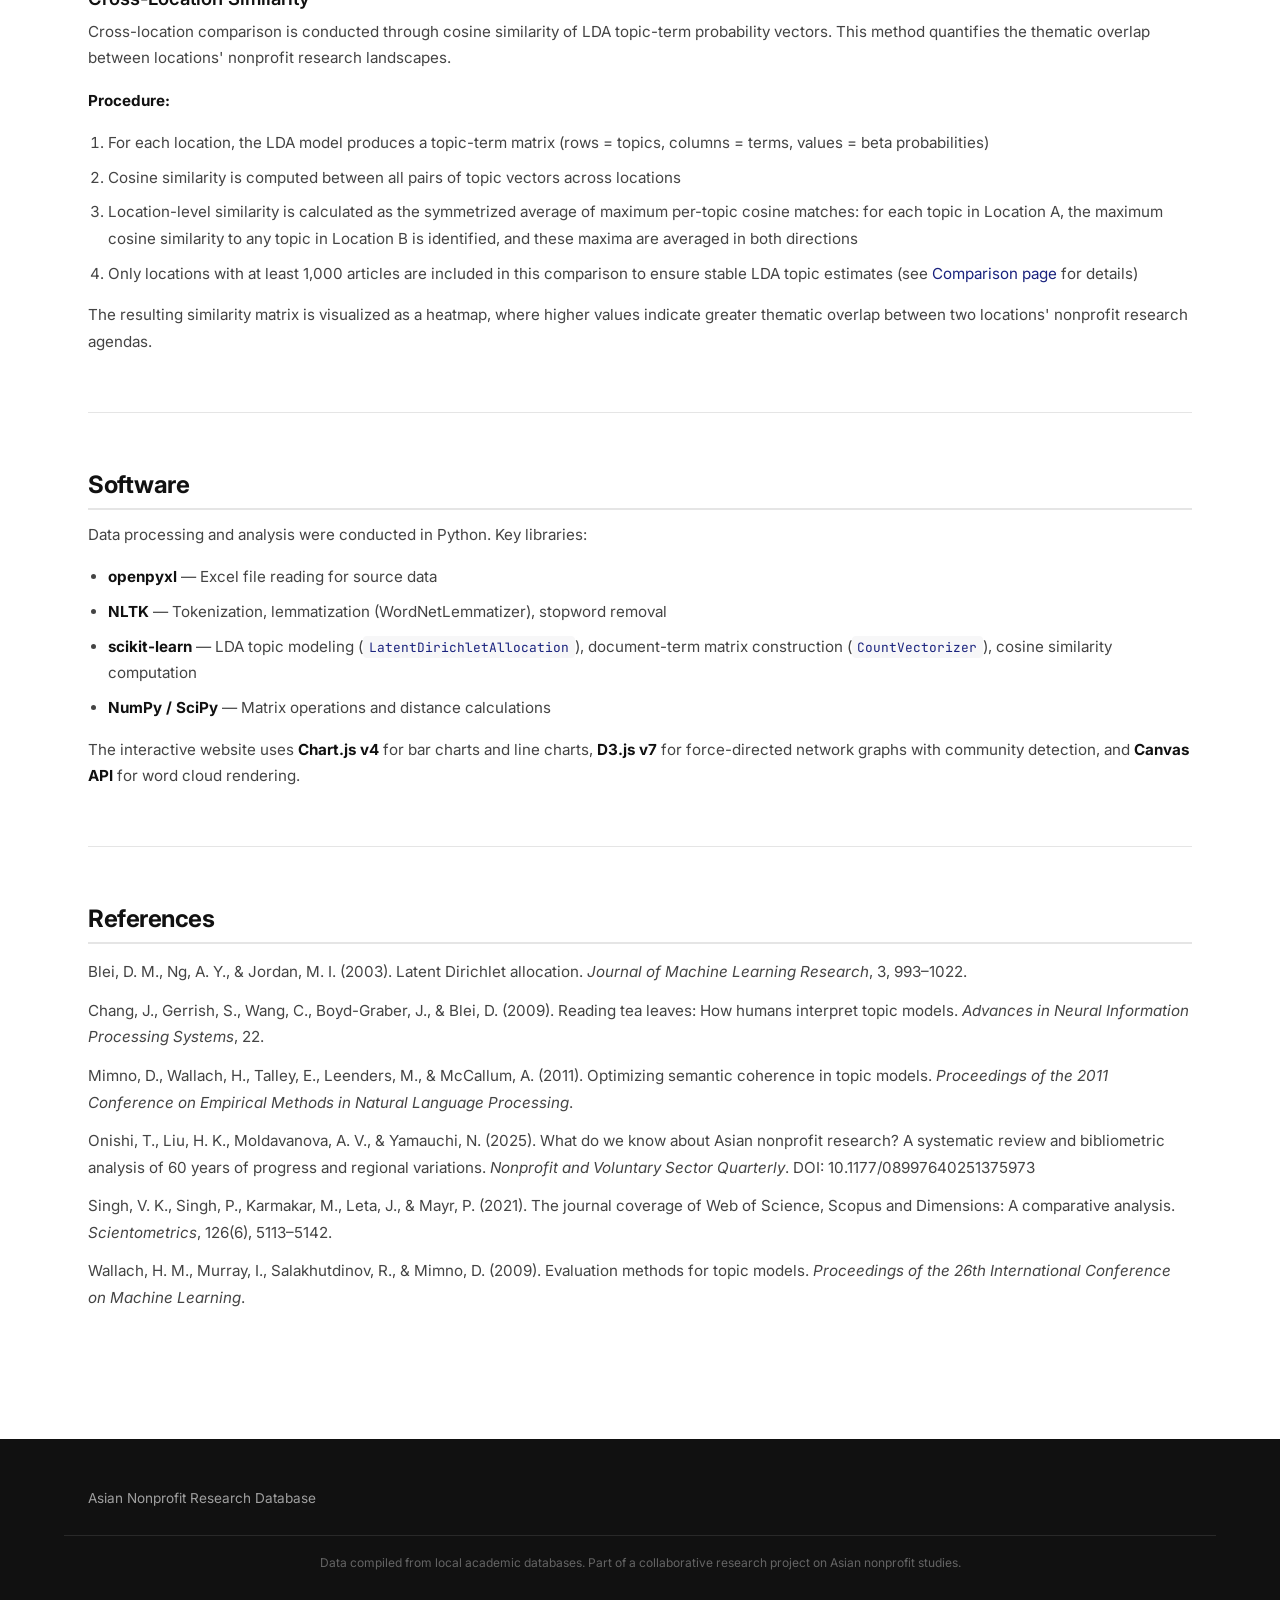
==== commit 63c6e135: "Fix stale LDA k-values and Japan volunteer count on About page - Japan k=7 → k=3, China k=4 → k=5 (m" ====
--- a/about.html
+++ b/about.html
@@ -115,7 +115,7 @@
       <h3 id="unigrams">Unigram Frequency Analysis</h3>
       <p>Unigram frequency analysis counts the occurrence of individual words (after preprocessing) across all article titles within a location. The top 25 most frequent words are reported for each location.</p>
       <p><strong>What it reveals:</strong> The most common single words reflect the dominant themes and concerns in a location's nonprofit research literature. High-frequency terms identify the core conceptual vocabulary of the field. The concentration ratio (what proportion of total word occurrences the top 10 terms account for) indicates whether the field has a narrow focus around a few key concepts or a broadly distributed vocabulary across diverse topics.</p>
-      <p><strong>Example interpretation:</strong> If &ldquo;volunteer&rdquo; is the top term in Japan with 2,399 occurrences, this suggests that volunteerism is central to Japanese nonprofit discourse. A high concentration ratio (e.g., top 10 terms = 19% of all words) indicates diverse research foci, while a very high ratio (e.g., 61%) suggests a field dominated by a handful of key concepts.</p>
+      <p><strong>Example interpretation:</strong> If &ldquo;volunteer&rdquo; is the top term in Japan with 2,400 occurrences, this suggests that volunteerism is central to Japanese nonprofit discourse. A high concentration ratio (e.g., top 10 terms = 19% of all words) indicates diverse research foci, while a very high ratio (e.g., 61%) suggests a field dominated by a handful of key concepts.</p>
 
       <!-- Bigram -->
       <h3 id="bigrams">Bigram Frequency Analysis</h3>
@@ -152,7 +152,7 @@
 
       <p><strong>Model specification:</strong></p>
       <ul>
-        <li><strong>Number of topics:</strong> Selected per location via perplexity elbow analysis across <em>k</em> = 2 through 8 (e.g., Japan: k=7, Korea: k=3, China: k=4)</li>
+        <li><strong>Number of topics:</strong> Selected per location via perplexity elbow analysis across <em>k</em> = 2 through 8 (e.g., China: k=5, Japan: k=3, Taiwan: k=2)</li>
         <li><strong>Estimation:</strong> Variational Bayes inference via scikit-learn's <code>LatentDirichletAllocation</code> with default priors</li>
         <li><strong>Minimum term frequency:</strong> Terms appearing fewer than 2 times in the document-term matrix are excluded</li>
         <li><strong>Exclusion criteria:</strong> Locations with fewer than 20 valid documents or insufficient unique terms are excluded from topic modeling</li>
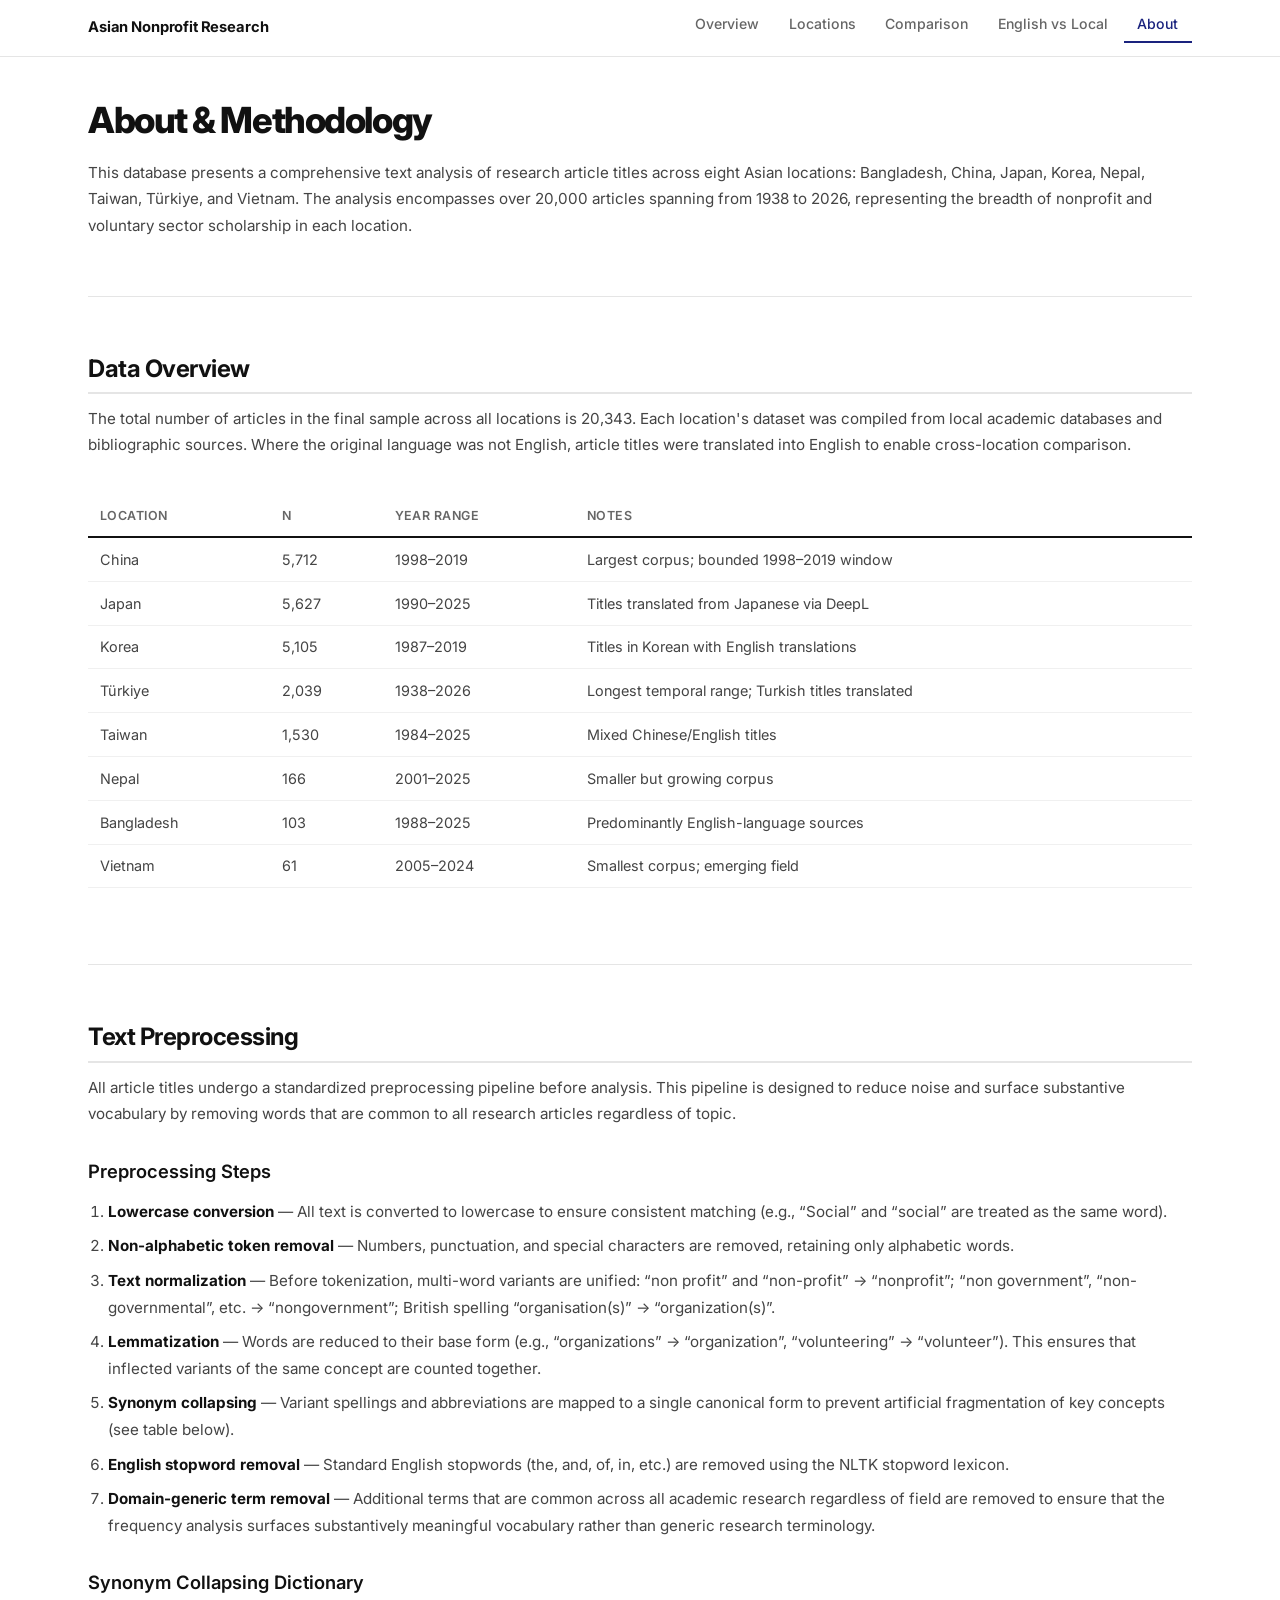
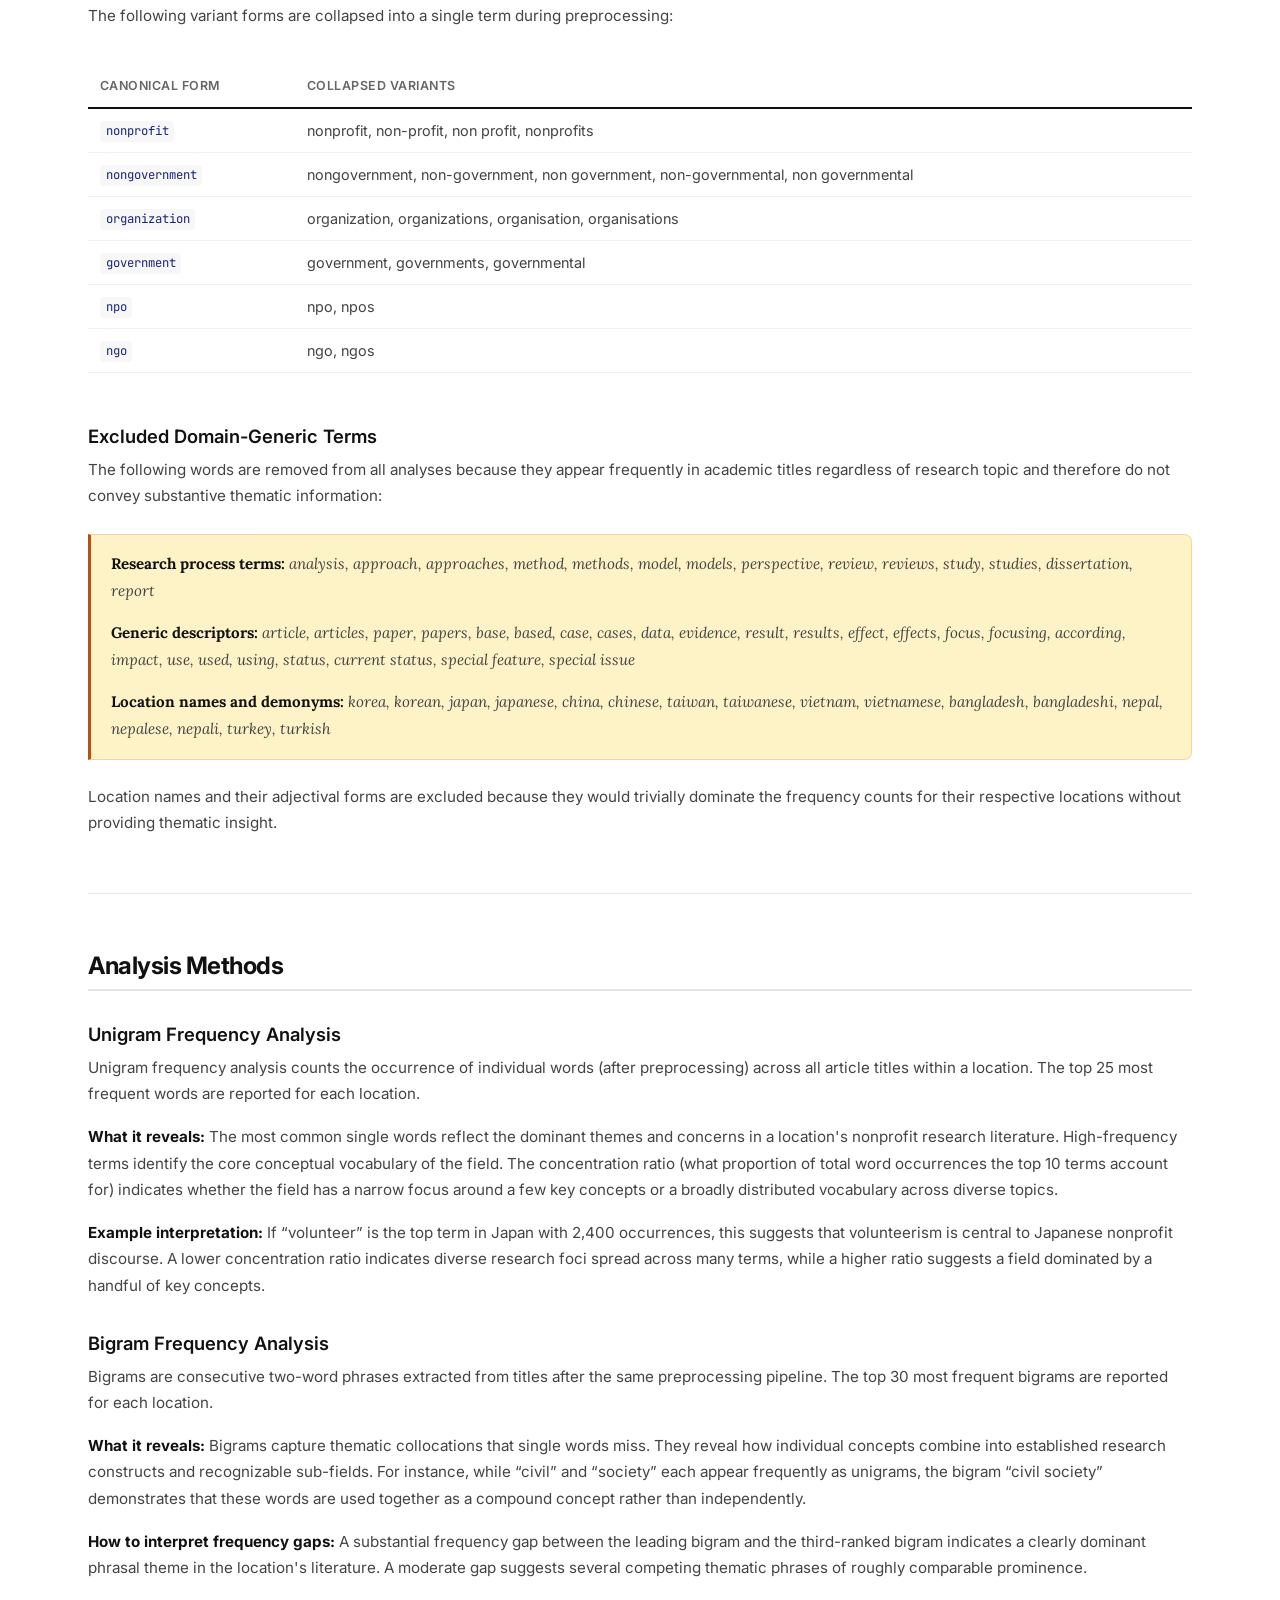
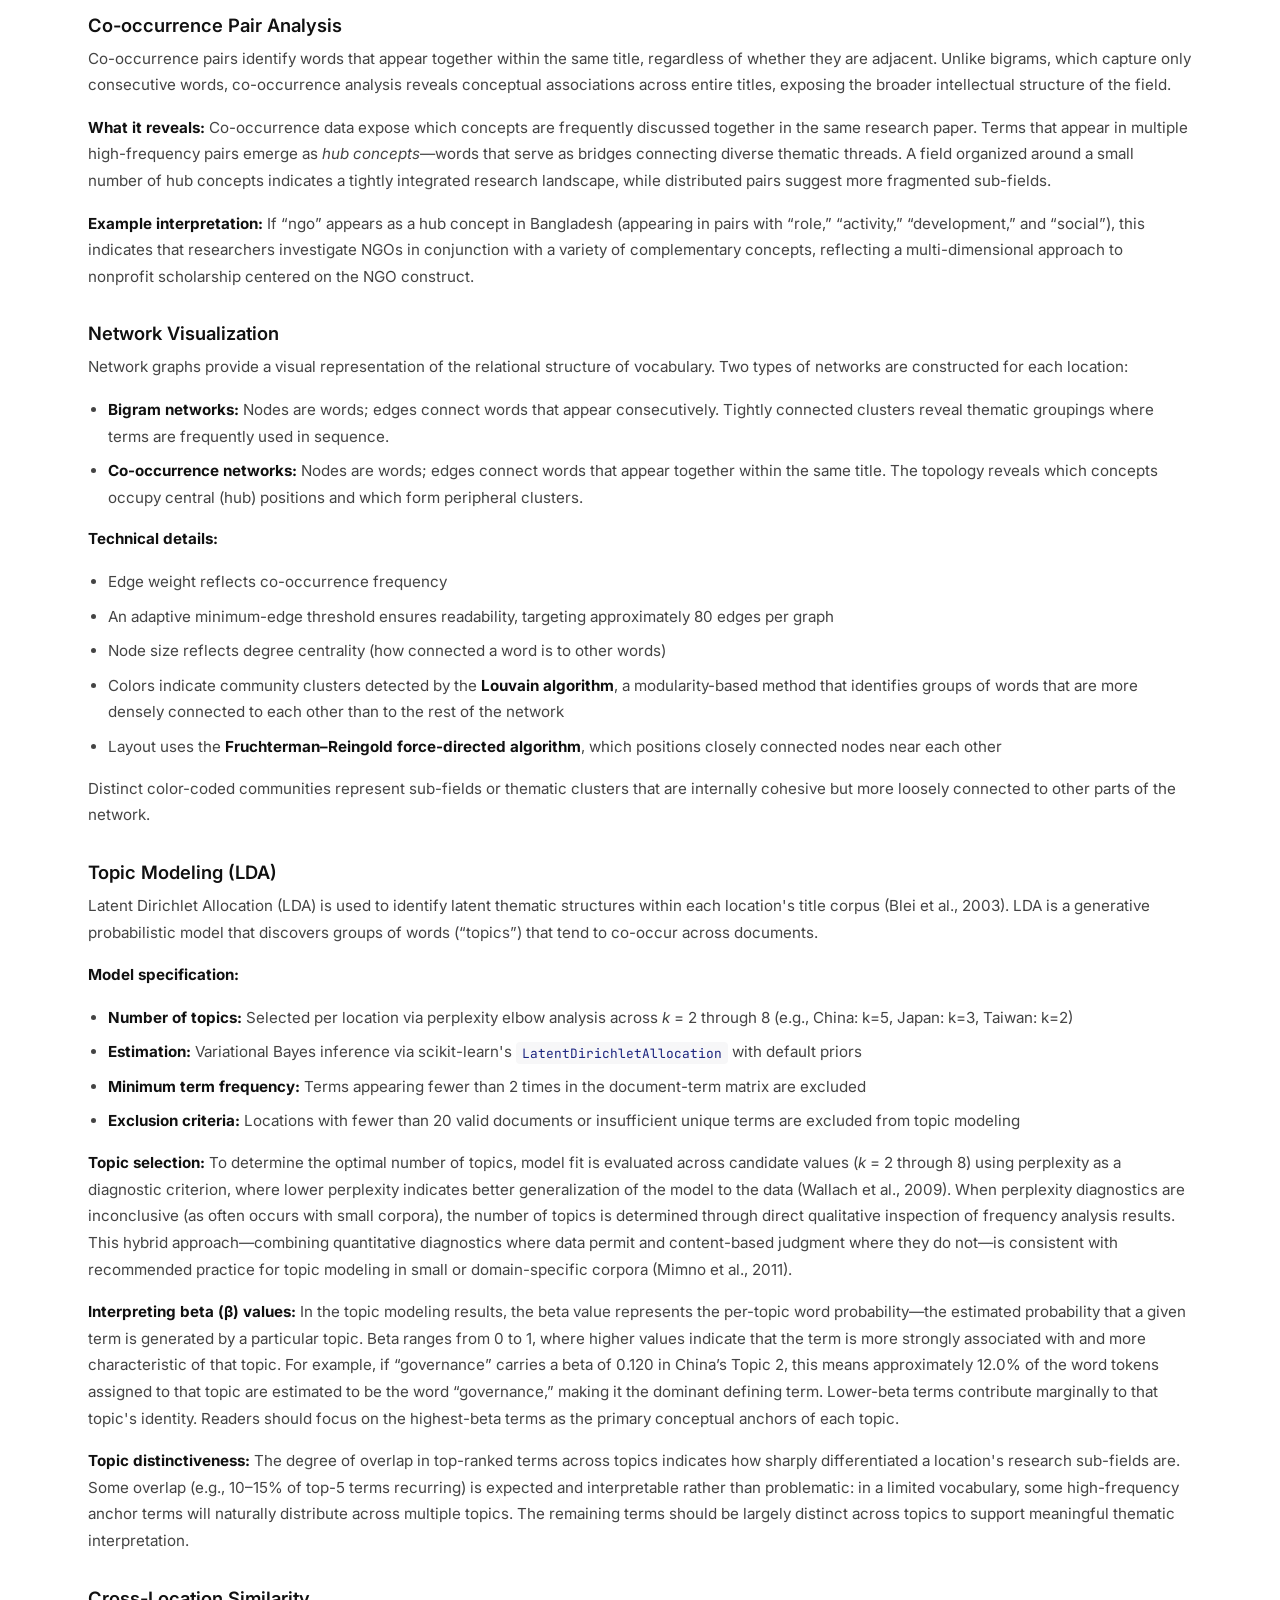
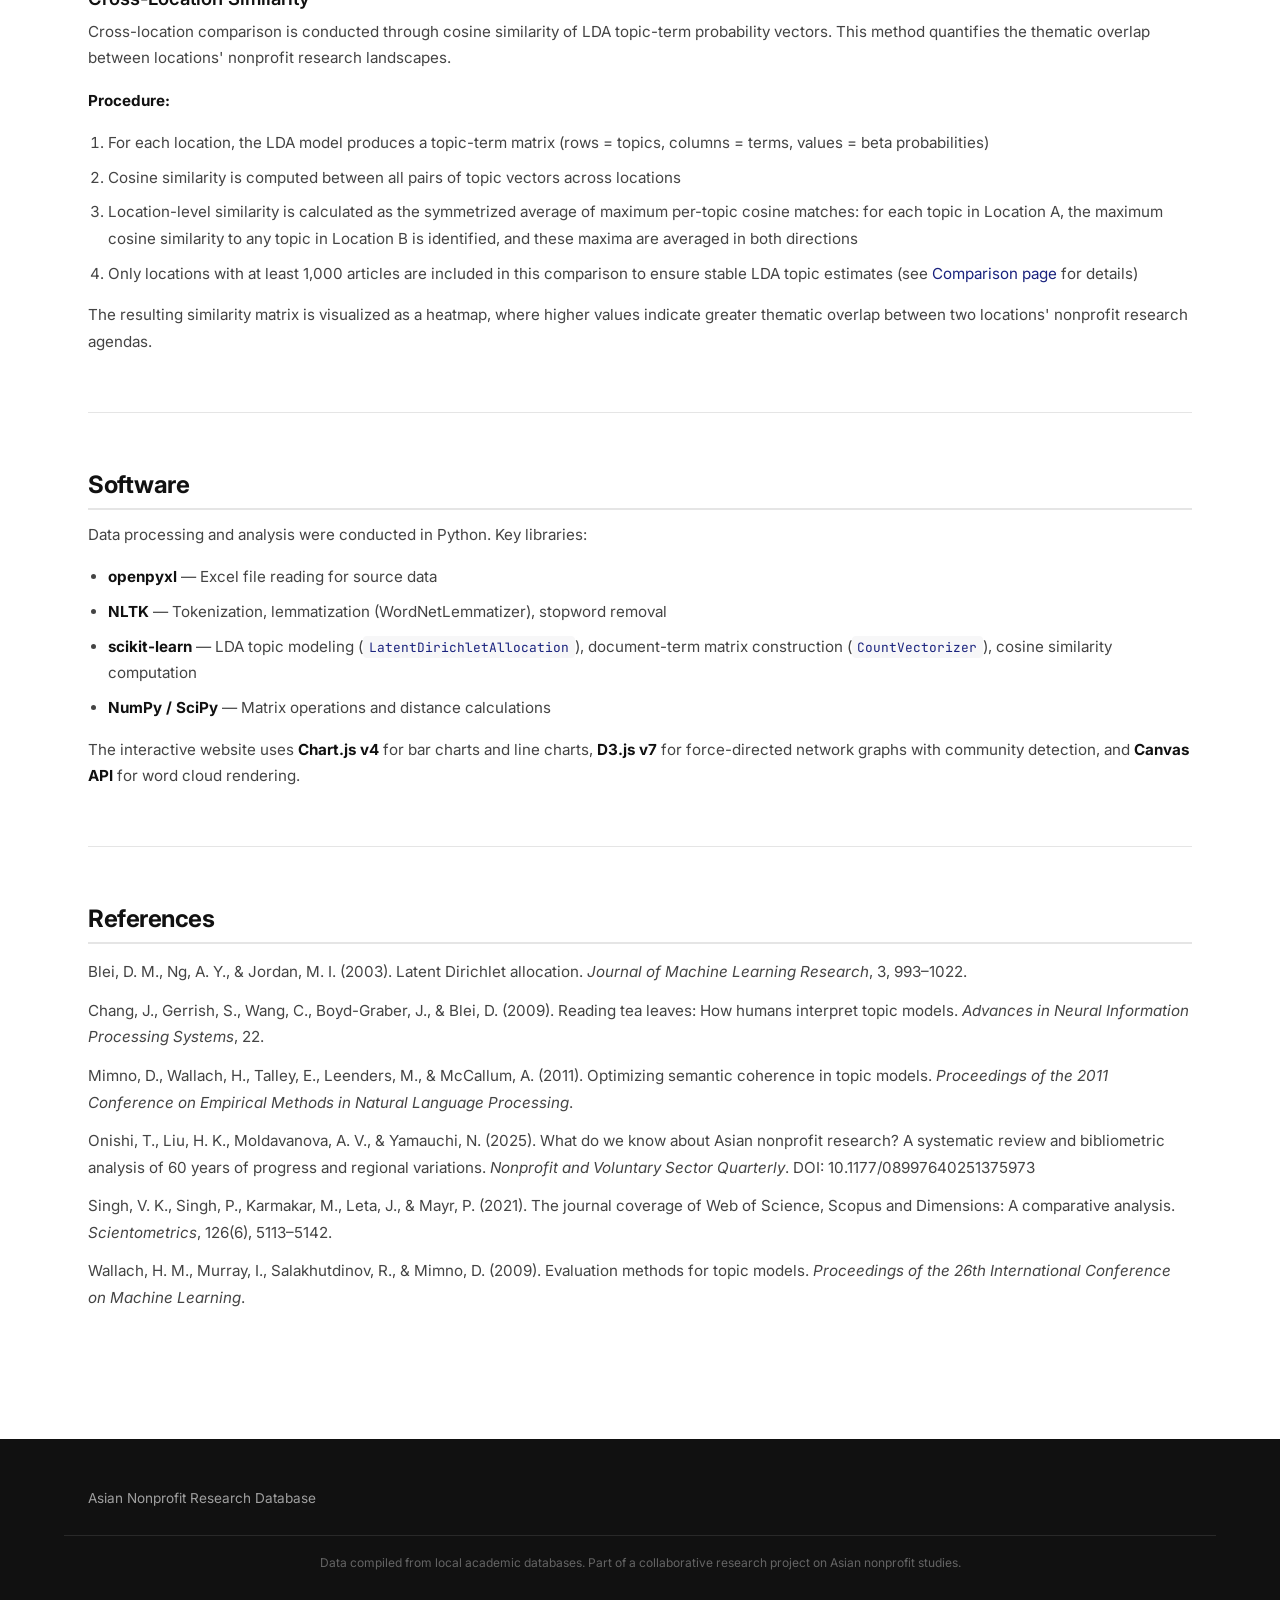
==== commit f24af1b2: "Ground About-page examples in real data - LDA beta example: fabricated 'social' beta 0.405 → real 'g" ====
--- a/about.html
+++ b/about.html
@@ -115,7 +115,7 @@
       <h3 id="unigrams">Unigram Frequency Analysis</h3>
       <p>Unigram frequency analysis counts the occurrence of individual words (after preprocessing) across all article titles within a location. The top 25 most frequent words are reported for each location.</p>
       <p><strong>What it reveals:</strong> The most common single words reflect the dominant themes and concerns in a location's nonprofit research literature. High-frequency terms identify the core conceptual vocabulary of the field. The concentration ratio (what proportion of total word occurrences the top 10 terms account for) indicates whether the field has a narrow focus around a few key concepts or a broadly distributed vocabulary across diverse topics.</p>
-      <p><strong>Example interpretation:</strong> If &ldquo;volunteer&rdquo; is the top term in Japan with 2,400 occurrences, this suggests that volunteerism is central to Japanese nonprofit discourse. A high concentration ratio (e.g., top 10 terms = 19% of all words) indicates diverse research foci, while a very high ratio (e.g., 61%) suggests a field dominated by a handful of key concepts.</p>
+      <p><strong>Example interpretation:</strong> If &ldquo;volunteer&rdquo; is the top term in Japan with 2,400 occurrences, this suggests that volunteerism is central to Japanese nonprofit discourse. A lower concentration ratio indicates diverse research foci spread across many terms, while a higher ratio suggests a field dominated by a handful of key concepts.</p>
 
       <!-- Bigram -->
       <h3 id="bigrams">Bigram Frequency Analysis</h3>
@@ -160,7 +160,7 @@
 
       <p><strong>Topic selection:</strong> To determine the optimal number of topics, model fit is evaluated across candidate values (<em>k</em> = 2 through 8) using perplexity as a diagnostic criterion, where lower perplexity indicates better generalization of the model to the data (Wallach et al., 2009). When perplexity diagnostics are inconclusive (as often occurs with small corpora), the number of topics is determined through direct qualitative inspection of frequency analysis results. This hybrid approach&mdash;combining quantitative diagnostics where data permit and content-based judgment where they do not&mdash;is consistent with recommended practice for topic modeling in small or domain-specific corpora (Mimno et al., 2011).</p>
 
-      <p><strong>Interpreting beta (&beta;) values:</strong> In the topic modeling results, the beta value represents the per-topic word probability&mdash;the estimated probability that a given term is generated by a particular topic. Beta ranges from 0 to 1, where higher values indicate that the term is more strongly associated with and more characteristic of that topic. For example, if &ldquo;social&rdquo; carries a beta of 0.405 in Topic 2, this means approximately 40.5% of the word tokens assigned to Topic 2 are estimated to be the word &ldquo;social,&rdquo; making it the dominant defining term. Lower-beta terms contribute marginally to that topic's identity. Readers should focus on the highest-beta terms as the primary conceptual anchors of each topic.</p>
+      <p><strong>Interpreting beta (&beta;) values:</strong> In the topic modeling results, the beta value represents the per-topic word probability&mdash;the estimated probability that a given term is generated by a particular topic. Beta ranges from 0 to 1, where higher values indicate that the term is more strongly associated with and more characteristic of that topic. For example, if &ldquo;governance&rdquo; carries a beta of 0.120 in China&rsquo;s Topic 2, this means approximately 12.0% of the word tokens assigned to that topic are estimated to be the word &ldquo;governance,&rdquo; making it the dominant defining term. Lower-beta terms contribute marginally to that topic's identity. Readers should focus on the highest-beta terms as the primary conceptual anchors of each topic.</p>
 
       <p><strong>Topic distinctiveness:</strong> The degree of overlap in top-ranked terms across topics indicates how sharply differentiated a location's research sub-fields are. Some overlap (e.g., 10&ndash;15% of top-5 terms recurring) is expected and interpretable rather than problematic: in a limited vocabulary, some high-frequency anchor terms will naturally distribute across multiple topics. The remaining terms should be largely distinct across topics to support meaningful thematic interpretation.</p>
 
